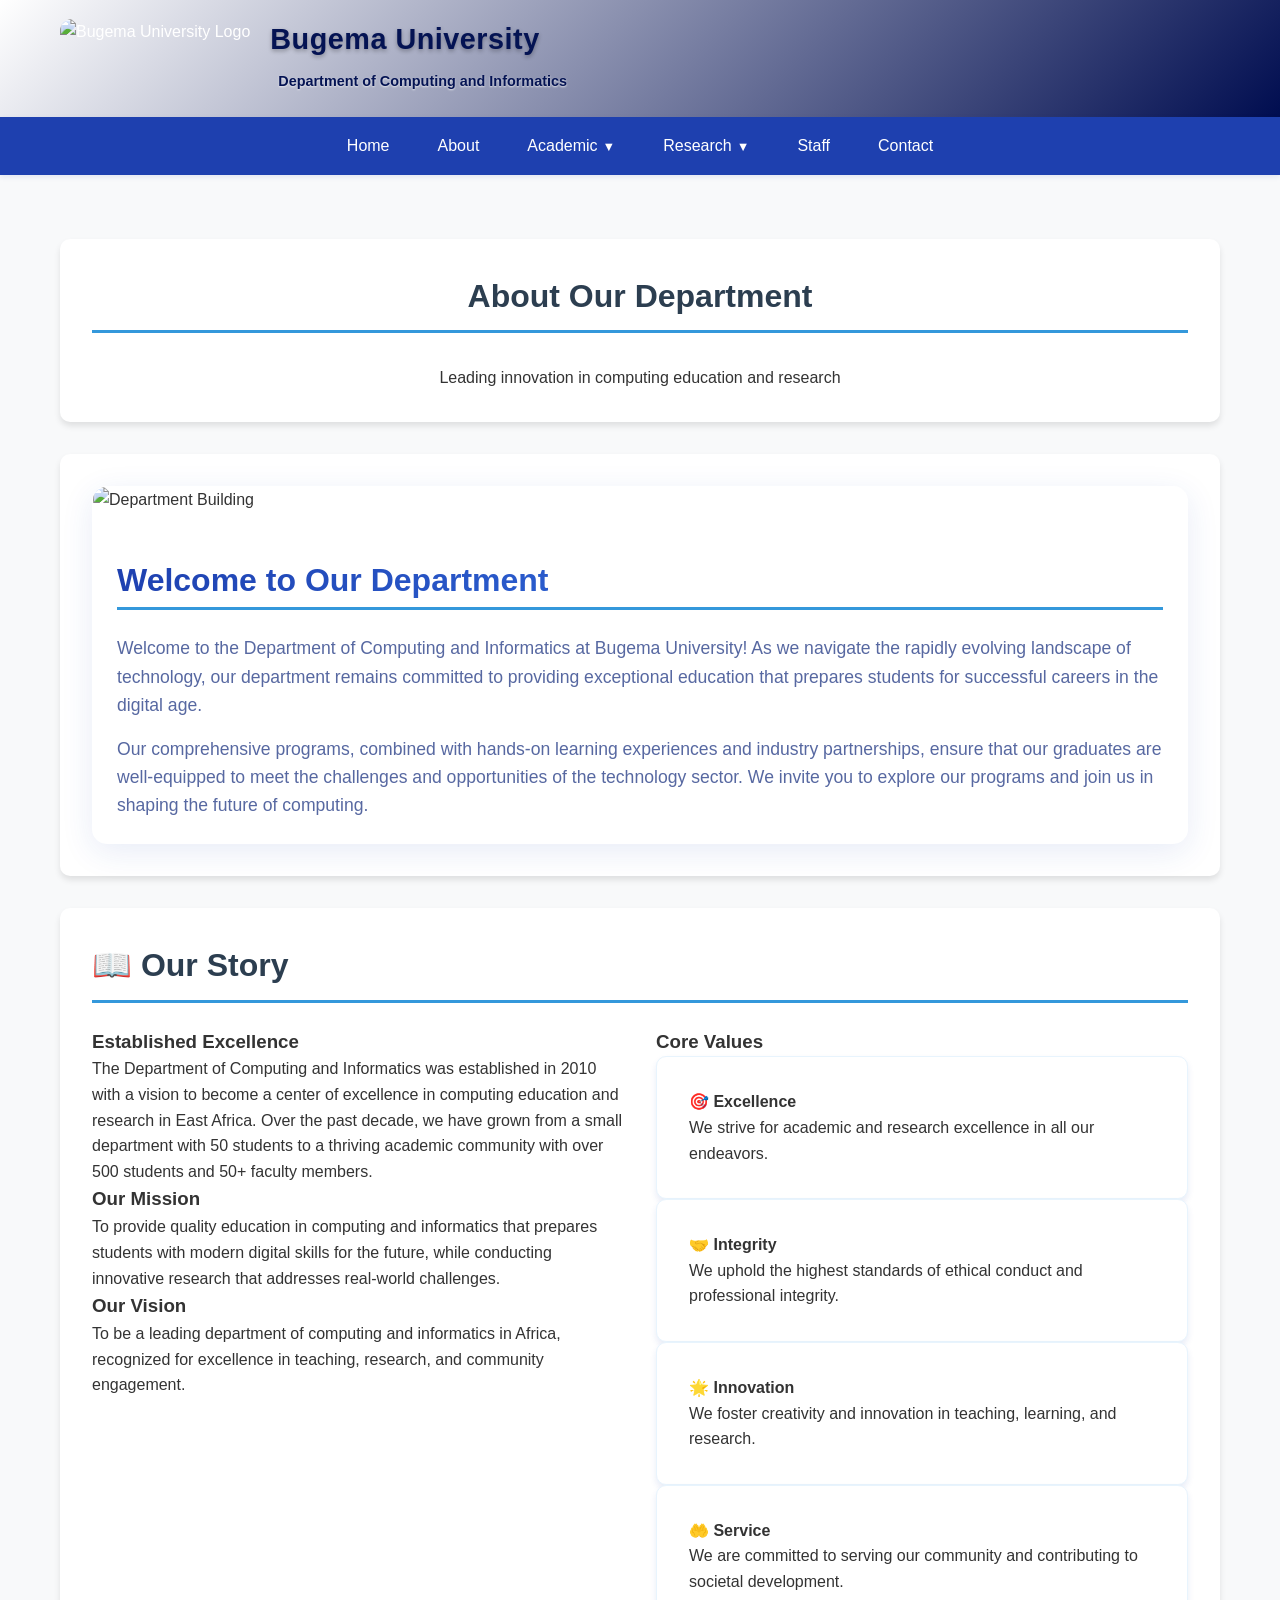
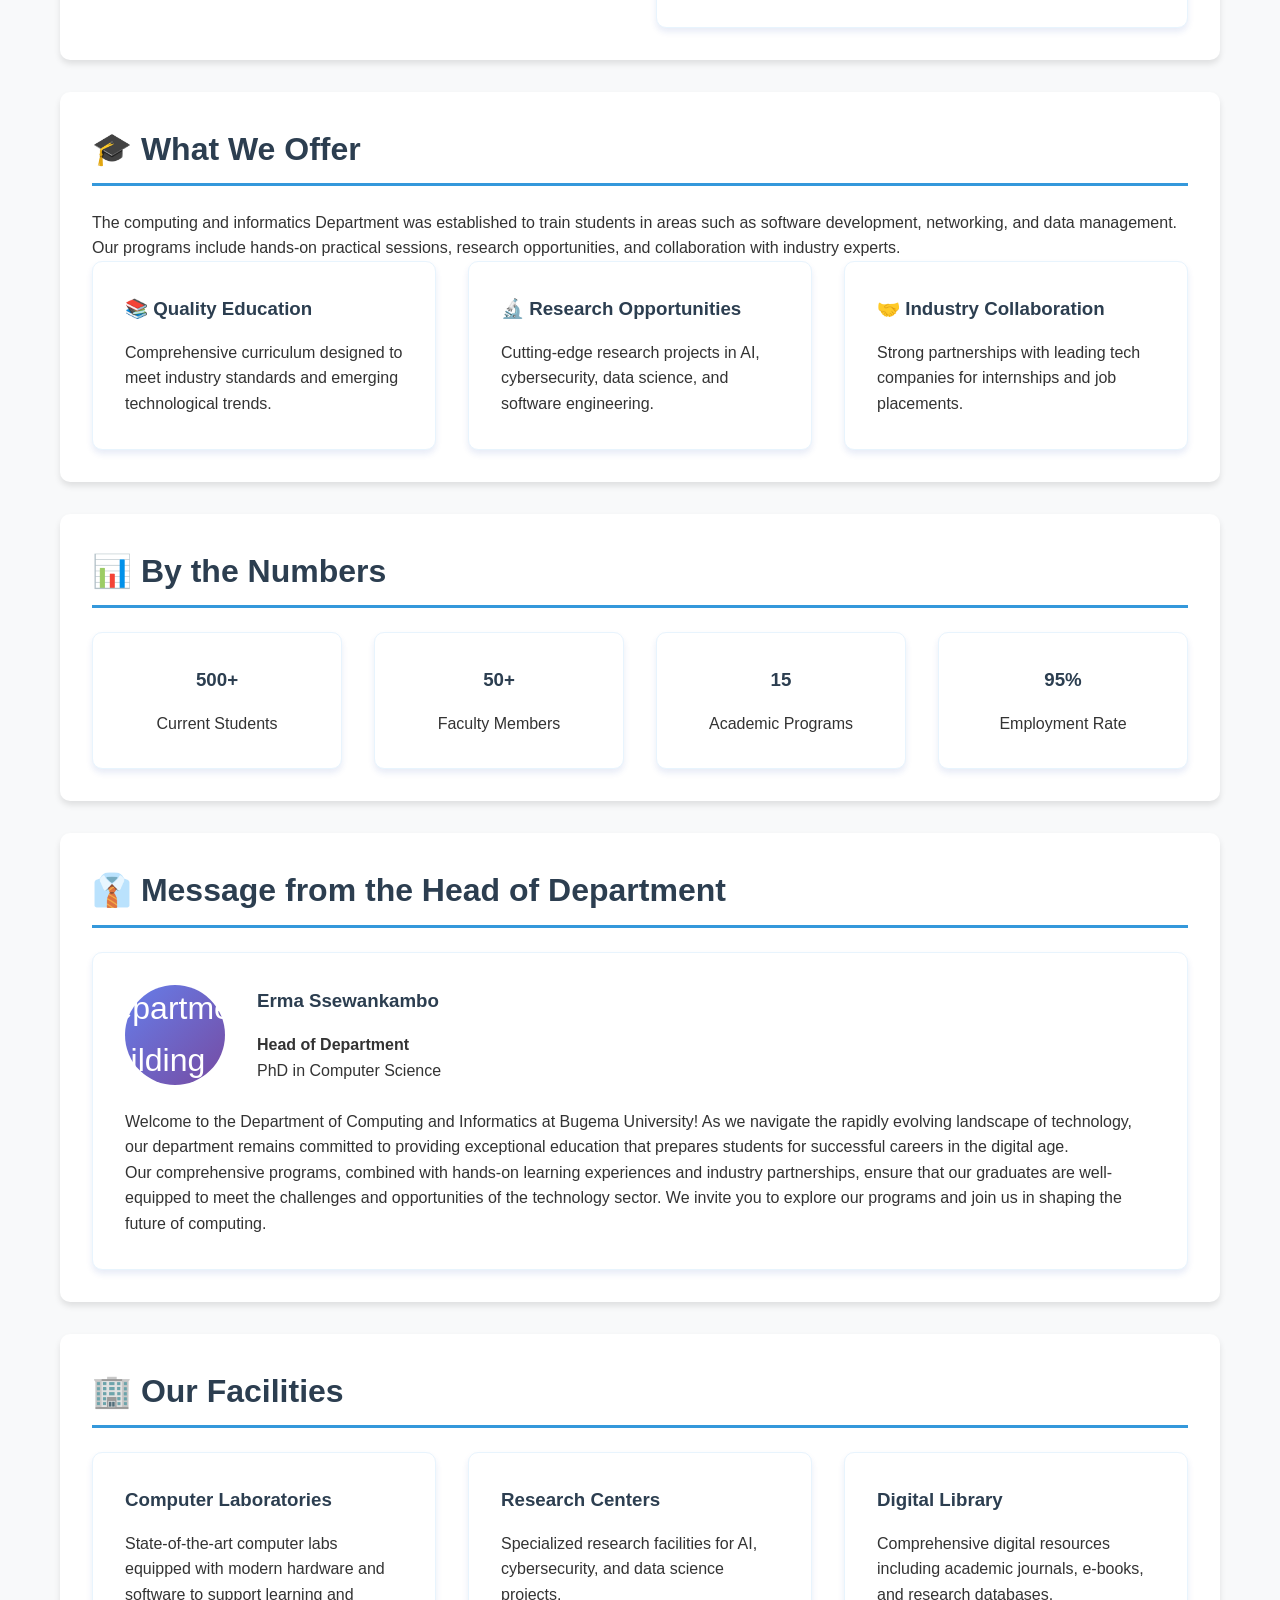
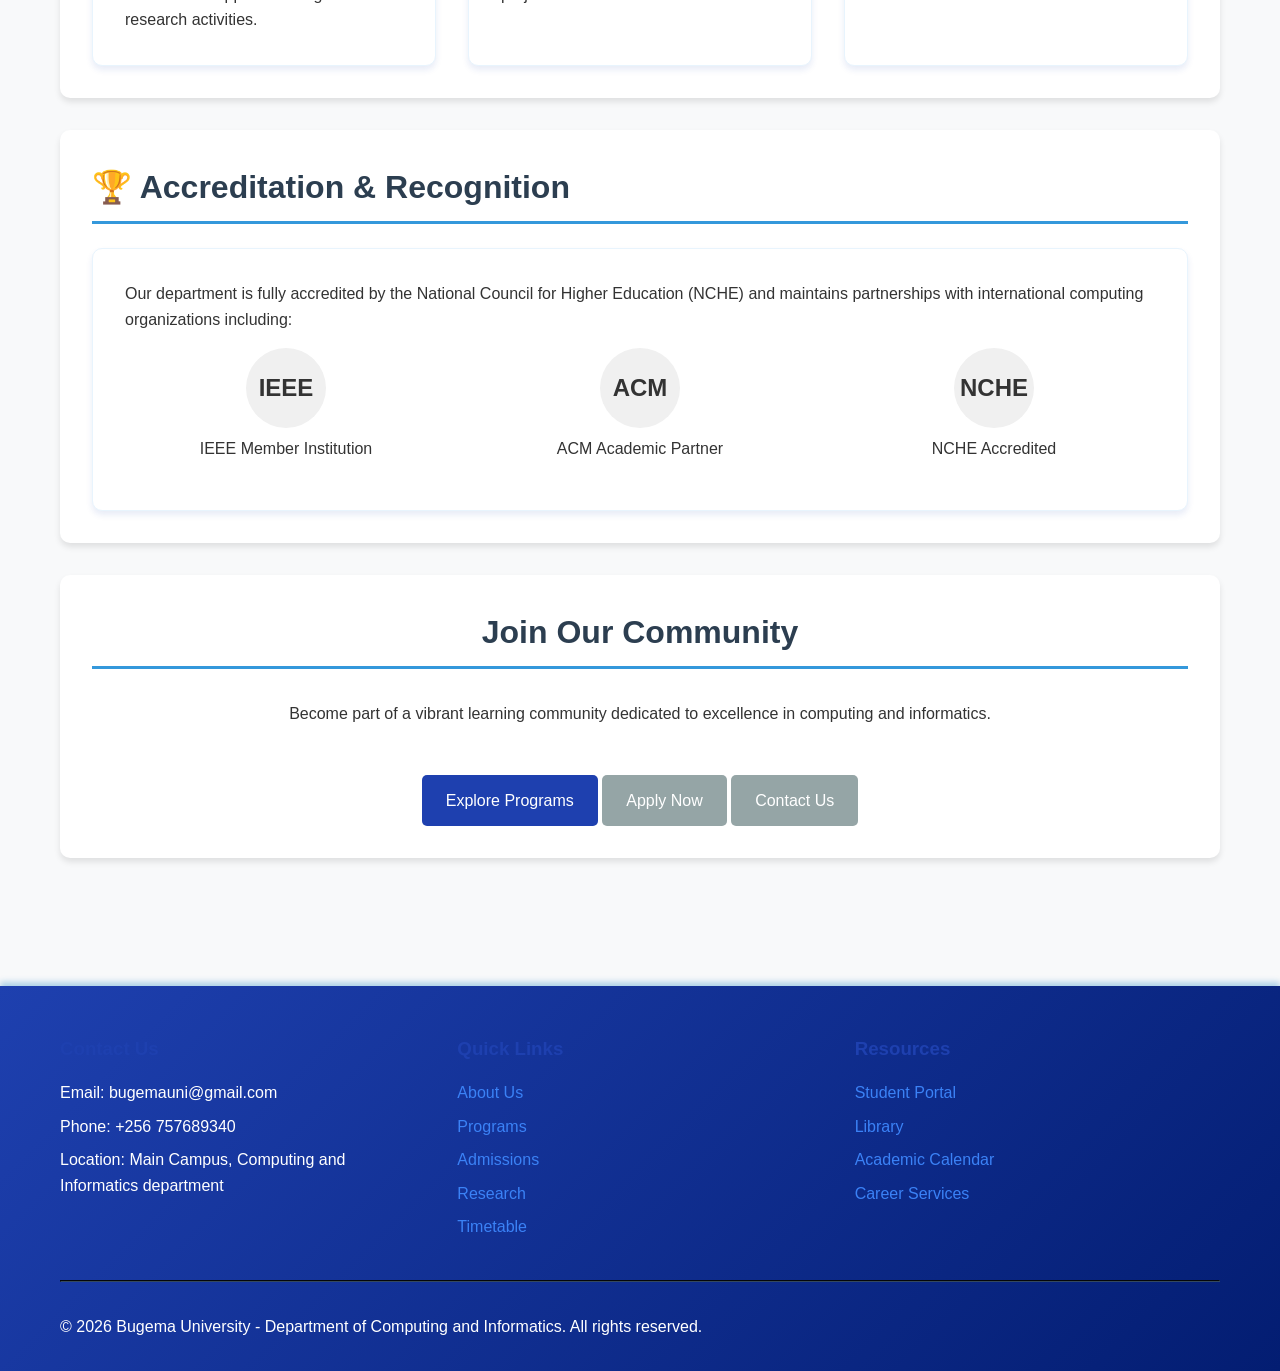
==== about.html @ 04a5b3c8 "Add files via upload" ====
<!DOCTYPE html>
<html lang="en">
<head>
    <meta charset="UTF-8">
    <meta name="viewport" content="width=device-width, initial-scale=1.0">
    <title>About Us - Bugema University Computing and Informatics</title>
    <link rel="stylesheet" href="styles.css">
</head>

<body>
    <header>
        <div class="container">
            <div class="header-content">
                <div class="logo-section">
                    <img src="IMG/bu.png" alt="Bugema University Logo">
                    <div>
                        <h1>Bugema University</h1>
                        <p>Department of Computing and Informatics</p>
                    </div>
                </div>
            </div>
        </div>
    </header>

    <nav>
        <div class="nav-container">
            <ul class="nav-list">
                <li><a href="index.html">Home</a></li>
                <li><a href="about.html">About</a></li>
                <li class="dropdown">
                    <a href="departments.html">Academic</a>
                    <div class="dropdown-content">
                        <a href="departments.html">Departments</a>
                        <a href="programs.html">Programs</a>
                        <a href="admissions.html">Admissions</a>
                    </div>
                </li>
                <li class="dropdown">
                    <a href="research.html">Research</a>
                    <div class="dropdown-content">
                        <a href="research.html">Research & Publications</a>
                        <a href="news.html">News & Events</a>
                    </div>
                </li>
                <li><a href="staff.html">Staff</a></li>
                <li><a href="contact.html">Contact</a></li>
            </ul>
        </div>
    </nav>

    <main>
        <div class="container">
            <!-- Page Header -->
            <section class="section fade-in">
                <div class="text-center">
                    <h2>About Our Department</h2>
                    <p class="mt-2">Leading innovation in computing education and research </p>
                </div>
            </section>

            <!-- Department Image -->
            <section class="section fade-in">
                <div class="card-glass hover-lift">
                    <img src="IMG/IMG-20260322-WA0003.jpg" alt="Department Building" style="width: 100%; height: 400px; object-fit: cover; border-radius: 15px; margin-bottom: 1.5rem;">
                    <div style="padding: 1.5rem;">
                        <h2 class="text-gradient">Welcome to Our Department</h2>
                        <p style="font-size: 1.1rem; line-height: 1.6; color: #031d72aa; margin-bottom: 1rem;">
                            Welcome to the Department of Computing and Informatics at Bugema University! As we navigate the rapidly evolving landscape of technology, our department remains committed to providing exceptional education that prepares students for successful careers in the digital age.
                        </p>
                        <p style="font-size: 1.1rem; line-height: 1.6; color: #031d72aa;">
                            Our comprehensive programs, combined with hands-on learning experiences and industry partnerships, ensure that our graduates are well-equipped to meet the challenges and opportunities of the technology sector. We invite you to explore our programs and join us in shaping the future of computing.
                        </p>
                    </div>
                </div>
            </section>

            <!-- Our Story -->
            <section class="section fade-in">
                <h2>📖 Our Story</h2>
                <div class="grid grid-2">
                    <div>
                        <h3>Established Excellence</h3>
                        <p>The Department of Computing and Informatics was established in 2010 with a vision to become a center of excellence in computing education and research in East Africa. Over the past decade, we have grown from a small department with 50 students to a thriving academic community with over 500 students and 50+ faculty members.</p>
                        
                        <h3>Our Mission</h3>
                        <p>To provide quality education in computing and informatics that prepares students with modern digital skills for the future, while conducting innovative research that addresses real-world challenges.</p>
                        
                        <h3>Our Vision</h3>
                        <p>To be a leading department of computing and informatics in Africa, recognized for excellence in teaching, research, and community engagement.</p>
                    </div>
                    <div>
                        <h3>Core Values</h3>
                        <div class="card">
                            <h4>🎯 Excellence</h4>
                            <p>We strive for academic and research excellence in all our endeavors.</p>
                        </div>
                        <div class="card">
                            <h4>🤝 Integrity</h4>
                            <p>We uphold the highest standards of ethical conduct and professional integrity.</p>
                        </div>
                        <div class="card">
                            <h4>🌟 Innovation</h4>
                            <p>We foster creativity and innovation in teaching, learning, and research.</p>
                        </div>
                        <div class="card">
                            <h4>🤲 Service</h4>
                            <p>We are committed to serving our community and contributing to societal development.</p>
                        </div>
                    </div>
                </div>
            </section>

            <!-- What We Offer -->
            <section class="section fade-in">
                <h2>🎓 What We Offer</h2>
                <p>The computing and informatics Department was established to train students in areas such as software development, networking, and data management. Our programs include hands-on practical sessions, research opportunities, and collaboration with industry experts.</p>
                
                <div class="grid grid-3">
                    <div class="card">
                        <h3>📚 Quality Education</h3>
                        <p>Comprehensive curriculum designed to meet industry standards and emerging technological trends.</p>
                    </div>
                    <div class="card">
                        <h3>🔬 Research Opportunities</h3>
                        <p>Cutting-edge research projects in AI, cybersecurity, data science, and software engineering.</p>
                    </div>
                    <div class="card">
                        <h3>🤝 Industry Collaboration</h3>
                        <p>Strong partnerships with leading tech companies for internships and job placements.</p>
                    </div>
                </div>
            </section>

            <!-- Department Statistics -->
            <section class="section fade-in">
                <h2>📊 By the Numbers</h2>
                <div class="grid grid-4">
                    <div class="card text-center">
                        <h3>500+</h3>
                        <p>Current Students</p>
                    </div>
                    <div class="card text-center">
                        <h3>50+</h3>
                        <p>Faculty Members</p>
                    </div>
                    <div class="card text-center">
                        <h3>15</h3>
                        <p>Academic Programs</p>
                    </div>
                    <div class="card text-center">
                        <h3>95%</h3>
                        <p>Employment Rate</p>
                    </div>
                </div>
            </section>

            <!-- Leadership Message -->
            <section class="section fade-in">
                <h2>👔 Message from the Head of Department</h2>
                <div class="card">
                    <div style="display: flex; align-items: center; gap: 2rem; margin-bottom: 1.5rem;">
                        <div style="width: 100px; height: 100px; background: linear-gradient(135deg, #667eea 0%, #764ba2 100%); border-radius: 50%; display: flex; align-items: center; justify-content: center; color: white; font-size: 2rem; flex-shrink: 0;">
                            <section >
                <img src="IMG/hod.png" alt="Department Building" style="width: 9500px; height: 150px; object-fit: cover; border-radius: 90px;">
            </section>
                        </div>
                        <div>
                            <h3>Erma Ssewankambo</h3>
                            <p><strong>Head of Department</strong></p>
                            <p>PhD in Computer Science</p>
                        </div>
                    </div>
                    <p>Welcome to the Department of Computing and Informatics at Bugema University! As we navigate the rapidly evolving landscape of technology, our department remains committed to providing exceptional education that prepares students for successful careers in the digital age.</p>
                    <p>Our comprehensive programs, combined with hands-on learning experiences and industry partnerships, ensure that our graduates are well-equipped to meet the challenges and opportunities of the technology sector. We invite you to explore our programs and join us in shaping the future of computing.</p>
                </div>
            </section>

            <!-- Facilities -->
            <section class="section fade-in">
                <h2>🏢 Our Facilities</h2>
                <div class="grid grid-3">
                    <div class="card">
                        <h3>Computer Laboratories</h3>
                        <p>State-of-the-art computer labs equipped with modern hardware and software to support learning and research activities.</p>
                    </div>
                    <div class="card">
                        <h3>Research Centers</h3>
                        <p>Specialized research facilities for AI, cybersecurity, and data science projects.</p>
                    </div>
                    <div class="card">
                        <h3>Digital Library</h3>
                        <p>Comprehensive digital resources including academic journals, e-books, and research databases.</p>
                    </div>
                </div>
            </section>

            <!-- Accreditation -->
            <section class="section fade-in">
                <h2>🏆 Accreditation & Recognition</h2>
                <div class="card">
                    <p>Our department is fully accredited by the National Council for Higher Education (NCHE) and maintains partnerships with international computing organizations including:</p>
                    <div class="grid grid-3">
                        <div style="text-align: center; padding: 1rem;">
                            <div style="width: 80px; height: 80px; background: #f0f0f0; border-radius: 50%; display: flex; align-items: center; justify-content: center; margin: 0 auto 0.5rem; font-size: 1.5rem; font-weight: bold;">IEEE</div>
                            <p>IEEE Member Institution</p>
                        </div>
                        <div style="text-align: center; padding: 1rem;">
                            <div style="width: 80px; height: 80px; background: #f0f0f0; border-radius: 50%; display: flex; align-items: center; justify-content: center; margin: 0 auto 0.5rem; font-size: 1.5rem; font-weight: bold;">ACM</div>
                            <p>ACM Academic Partner</p>
                        </div>
                        <div style="text-align: center; padding: 1rem;">
                            <div style="width: 80px; height: 80px; background: #f0f0f0; border-radius: 50%; display: flex; align-items: center; justify-content: center; margin: 0 auto 0.5rem; font-size: 1.5rem; font-weight: bold;">NCHE</div>
                            <p>NCHE Accredited</p>
                        </div>
                    </div>
                </div>
            </section>

            <!-- Call to Action -->
            <section class="section fade-in">
                <div class="text-center">
                    <h2>Join Our Community</h2>
                    <p class="mt-2">Become part of a vibrant learning community dedicated to excellence in computing and informatics.</p>
                    <div class="mt-3">
                        <a href="programs.html" class="btn">Explore Programs</a>
                        <a href="admissions.html" class="btn btn-secondary">Apply Now</a>
                        <a href="contact.html" class="btn btn-secondary">Contact Us</a>
                    </div>
                </div>
            </section>
        </div>
    </main>

    <footer>
        <div class="container">
            <div class="footer-content">
                <div class="footer-section">
                    <h3>Contact Us</h3>
                    <p>Email: bugemauni@gmail.com</p>
                    <p>Phone: +256 757689340</p>
                    <p>Location: Main Campus, Computing and Informatics department</p>
                </div>
                <div class="footer-section">
                    <h3>Quick Links</h3>
                    <p><a href="about.html">About Us</a></p>
                    <p><a href="programs.html">Programs</a></p>
                    <p><a href="admissions.html">Admissions</a></p>
                    <p><a href="research.html">Research</a></p>
                    <p><a href="timetable.html">Timetable</a></p>
                </div>
                <div class="footer-section">
                    <h3>Resources</h3>
                    <p><a href="#">Student Portal</a></p>
                    <p><a href="#">Library</a></p>
                    <p><a href="#">Academic Calendar</a></p>
                    <p><a href="#">Career Services</a></p>
                </div>
            </div>
            <hr style="border-color: #34495e; margin: 2rem 0;">
            <p>&copy; 2026 Bugema University - Department of Computing and Informatics. All rights reserved.</p>
        </div>
    </footer>

    <script>
        // Enhanced fade-in animation on scroll
        const observerOptions = {
            threshold: 0.1,
            rootMargin: '0px 0px -50px 0px'
        };

        const observer = new IntersectionObserver(function(entries) {
            entries.forEach(entry => {
                if (entry.isIntersecting) {
                    entry.target.style.opacity = '1';
                    entry.target.style.transform = 'translateY(0)';
                }
            });
        }, observerOptions);

        document.querySelectorAll('.fade-in').forEach(el => {
            el.style.opacity = '0';
            el.style.transform = 'translateY(20px)';
            el.style.transition = 'opacity 0.8s ease, transform 0.8s ease';
            observer.observe(el);
        });

        // Smooth scrolling for anchor links
        document.querySelectorAll('a[href^="#"]').forEach(anchor => {
            anchor.addEventListener('click', function (e) {
                e.preventDefault();
                const target = document.querySelector(this.getAttribute('href'));
                if (target) {
                    target.scrollIntoView({
                        behavior: 'smooth',
                        block: 'start'
                    });
                }
            });
        });

        // Mobile menu toggle
        function toggleMobileMenu() {
            const navList = document.querySelector('.nav-list');
            if (navList) {
                navList.classList.toggle('active');
            }
        }

        // Add mobile menu button if not exists
        if (!document.querySelector('.mobile-menu-toggle')) {
            const nav = document.querySelector('nav .nav-container');
            if (nav) {
                const menuButton = document.createElement('button');
                menuButton.className = 'mobile-menu-toggle';
                menuButton.innerHTML = '☰';
                menuButton.onclick = toggleMobileMenu;
                nav.appendChild(menuButton);
            }
        }

        // Dynamic year in footer
        function updateYear() {
            const yearElements = document.querySelectorAll('footer p');
            yearElements.forEach(el => {
                if (el.textContent.includes('2026')) {
                    el.textContent = el.textContent.replace('2026', new Date().getFullYear());
                }
            });
        }

       
        function showNotification(message, type = 'info') {
            const notification = document.createElement('div');
            notification.className = `notification ${type}`;
            notification.textContent = message;
            
            // Style the notification
            notification.style.cssText = `
                position: fixed;
                top: 20px;
                right: 20px;
                padding: 15px 20px;
                background: ${type === 'success' ? '#27ae60' : type === 'error' ? '#e74c3c' : '#3498db'};
                color: white;
                border-radius: 8px;
                box-shadow: 0 4px 12px rgba(0,0,0,0.2);
                z-index: 1000;
                animation: slideIn 0.3s ease;
            `;
            
            document.body.appendChild(notification);
            
            // Remove after 3 seconds
            setTimeout(() => {
                notification.style.animation = 'slideOut 0.3s ease';
                setTimeout(() => {
                    document.body.removeChild(notification);
                }, 300);
            }, 3000);
        }

        // Add CSS animations
        const style = document.createElement('style');
        style.textContent = `
            @keyframes slideIn {
                from { transform: translateX(100%); opacity: 0; }
                to { transform: translateX(0); opacity: 1; }
            }
            @keyframes slideOut {
                from { transform: translateX(0); opacity: 1; }
                to { transform: translateX(100%); opacity: 0; }
            }
            .mobile-menu-toggle {
                display: none;
                background: none;
                border: none;
                font-size: 1.5rem;
                color: white;
                cursor: pointer;
                padding: 0.5rem;
            }
            .nav-list.active {
                display: flex !important;
                flex-direction: column;
                position: absolute;
                top: 100%;
                left: 0;
                right: 0;
                background: linear-gradient(135deg, #001f3f 0%, #003366 50%, #004080 100%);
                box-shadow: 0 4px 12px rgba(0,0,0,0.2);
            }
            @media (max-width: 768px) {
                .mobile-menu-toggle {
                    display: block;
                }
                .nav-list {
                    display: none;
                }
                .nav-list.active {
                    display: flex !important;
                }
            }
        `;
        document.head.appendChild(style);

        // Initialize on page load
        document.addEventListener('DOMContentLoaded', function() {
            updateYear();
        });

        // Page visibility change handling
        document.addEventListener('visibilitychange', function() {
            if (!document.hidden) {
                // Page is visible again, refresh animations
                document.querySelectorAll('.fade-in').forEach(el => {
                    el.style.opacity = '0';
                    el.style.transform = 'translateY(20px)';
                    setTimeout(() => {
                        el.style.opacity = '1';
                        el.style.transform = 'translateY(0)';
                    }, 100);
                });
            }
        });

        // Print functionality
        function printPage() {
            window.print();
        }

        // Share functionality
        function sharePage() {
            if (navigator.share) {
                navigator.share({
                    title: document.title,
                    url: window.location.href
                });
            } else {
                // Fallback - copy to clipboard
                navigator.clipboard.writeText(window.location.href);
                showNotification('Link copied to clipboard!', 'success');
            }
        }

        // Back to top button
        function createBackToTopButton() {
            const button = document.createElement('button');
            button.innerHTML = '↑';
            button.className = 'back-to-top';
            button.onclick = () => window.scrollTo({ top: 0, behavior: 'smooth' });
            
            button.style.cssText = `
                position: fixed;
                bottom: 20px;
                right: 20px;
                width: 50px;
                height: 50px;
                background: linear-gradient(135deg, #0066cc 0%, #004080 100%);
                color: white;
                border: none;
                border-radius: 50%;
                font-size: 1.5rem;
                cursor: pointer;
                box-shadow: 0 4px 12px rgba(0,0,0,0.2);
                z-index: 999;
                opacity: 0;
                transform: translateY(20px);
                transition: all 0.3s ease;
            `;
            
            document.body.appendChild(button);
            
            // Show/hide based on scroll position
            window.addEventListener('scroll', () => {
                if (window.scrollY > 300) {
                    button.style.opacity = '1';
                    button.style.transform = 'translateY(0)';
                } else {
                    button.style.opacity = '0';
                    button.style.transform = 'translateY(20px)';
                }
            });
        }

        // Initialize back to top button
        createBackToTopButton();
    </script>
</body>
</html>
---- styles.css ----
/* Modern CSS Framework for Bugema University Department Website */

* {
    margin: 0;
    padding: 0;
    box-sizing: border-box;
}

body {
    font-family: 'Segoe UI', Tahoma, Geneva, Verdana, sans-serif;
    line-height: 1.6;
    color: #333;
    background-color: #f8f9fa;
}

.container {
    max-width: 1200px;
    margin: 0 auto;
    padding: 0 20px;
}

/* Header Styles */
header {
    background: linear-gradient(135deg, hwb(0 100% 0%) 0%, #000d50 100%);
    color: white;
    padding: 1rem 0;
    box-shadow: 0 4px 20px rgba(86, 109, 183, 0.3);
    position: sticky;
    top: 0;
    z-index: 100;
}

.header-content {
    display: flex;
    align-items: center;
    justify-content: space-between;
    flex-wrap: wrap;
}

.logo-section {
    display: flex;
    align-items: center;
    gap: 15px;
}

.logo-section img {
    height: 80px;
    width: auto;
    border-radius: 12px;
    box-shadow: 0 4px 12px rgba(255, 255, 255, 0.911)4;
    transition: transform 0.3s ease, box-shadow 0.3s ease;
}

.logo-section img:hover {
    transform: scale(1.05);
    box-shadow: 0 6px 16px rgba(245, 245, 245, 0.988);
}

.logo-section {
    display: flex;
    align-items: center;
    gap: 20px;
}

.logo-section h1 {
    font-size: 1.8rem;
    font-weight: 900;
    color:  #041353;
    text-shadow: 0 2px 4px rgba(0, 0, 0, 0.3);
    letter-spacing: 0.5px;
    margin: 0;
    padding: 0;
}

.logo-section p {
    font-size: 0.9rem;
    color: #041353;
    font-weight: 800;
    margin: 0;
    padding: 0.5rem;
    text-shadow: 0 1px 2px rgba(238, 238, 241, 0.953);
}

/* Navigation Styles */
nav {
    background: #1e40af;
    padding: 0;
    position: sticky;
    top: 0;
    z-index: 1000;
    box-shadow: 0 2px 5px rgba(30, 64, 175, 0.1);
}

.nav-container {
    max-width: 1200px;
    margin: 0 auto;
}

.nav-list {
    list-style: none;
    display: flex;
    justify-content: center;
    flex-wrap: wrap;
}

.nav-list li {
    position: relative;
}

.nav-list a {
    display: block;
    color: rgb(255, 255, 255);
    text-decoration: none;
    padding: 1rem 1.5rem;
    transition: all 0.3s ease;
    font-weight: 500;
}

.nav-list a:hover {
    background: #34495e;
    color: #3498db;
}

/* Dropdown Menu */
.dropdown {
    position: relative;
}

.dropdown > a::after {
    content: '▼';
    margin-left: 5px;
    font-size: 0.8rem;
    transition: transform 0.3s ease;
}

.dropdown:hover > a::after {
    transform: rotate(180deg);
}

.dropdown-content {
    display: none;
    position: absolute;
    background: white;
    min-width: 200px;
    box-shadow: 0 8px 16px rgba(30, 64, 175, 0.2);
    z-index: 1;
    border: 1px solid #1e40af;
    border-radius: 8px;
}

.dropdown:hover .dropdown-content {
    display: block;
}

.dropdown-content a {
    color: #1e40af;
    text-decoration: none;
    padding: 0.8rem 1rem;
    transition: background-color 0.3s ease;
}

.dropdown-content a:hover {
    background-color: #1e40af;
    color: white;
}

.dropdown-content a:last-child {
    border-bottom: none;
}

/* Main Content */
main {
    min-height: calc(100vh - 200px);
    padding: 2rem 0;
}

.section {
    background: white;
    margin: 2rem 0;
    padding: 2rem;
    border-radius: 10px;
    box-shadow: 0 4px 6px rgba(0,0,0,0.1);
}

.section h2 {
    color: #2c3e50;
    margin-bottom: 1.5rem;
    font-size: 2rem;
    border-bottom: 3px solid #3498db;
    padding-bottom: 0.5rem;
}

/* Grid Layouts */
.grid {
    display: grid;
    gap: 2rem;
}

.grid-2 {
    grid-template-columns: repeat(auto-fit, minmax(300px, 1fr));
}

.grid-3 {
    grid-template-columns: repeat(auto-fit, minmax(250px, 1fr));
}

.grid-4 {
    grid-template-columns: repeat(auto-fit, minmax(200px, 1fr));
}

/* Cards */
.card {
    background: white;
    border: 1px solid #e8f4fd;
    border-radius: 10px;
    padding: 2rem;
    box-shadow: 0 4px 6px rgba(30, 64, 175, 0.1);
    transition: transform 0.3s ease, box-shadow 0.3s ease;
}

.card:hover {
    transform: translateY(-5px);
    box-shadow: 0 8px 12px rgba(30, 64, 175, 0.15);
}

.card h3 {
    color: #2c3e50;
    margin-bottom: 1rem;
}

.card img {
    width: 100%;
    height: 200px;
    object-fit: cover;
    border-radius: 8px;
    margin-bottom: 1rem;
}

/* Buttons */
.btn {
    display: inline-block;
    background: #1e40af;
    color: white;
    padding: 0.8rem 1.5rem;
    border: none;
    border-radius: 5px;
    text-decoration: none;
    font-weight: 500;
    transition: all 0.3s ease;
    cursor: pointer;
}

.btn:hover {
    background: #3b82f6;
    transform: translateY(-2px);
    box-shadow: 0 4px 8px rgba(30, 64, 175, 0.3);
}

.btn-secondary {
    background: #95a5a6;
}

.btn-secondary:hover {
    background: #7f8c8d;
}

/* Forms */
.form-group {
    margin-bottom: 1.5rem;
}

.form-group label {
    display: block;
    margin-bottom: 0.5rem;
    font-weight: 600;
    color: #2c3e50;
}

.form-group input,
.form-group textarea,
.form-group select {
    width: 100%;
    padding: 0.8rem;
    border: 2px solid #ddd;
    border-radius: 5px;
    font-size: 1rem;
    transition: border-color 0.3s ease;
}

.form-group input:focus,
.form-group textarea:focus,
.form-group select:focus {
    outline: none;
    border-color: #3498db;
}

/* Footer Styles */
footer {
    background: linear-gradient(135deg, #1e40af 0%, #031d72 100%);
    color: white;
    padding: 3rem 0 2rem;
    margin-top: 4rem;
    box-shadow: 0 -4px 6px rgba(2, 119, 189, 0.3);
}

.footer-content {
    display: grid;
    grid-template-columns: repeat(auto-fit, minmax(250px, 1fr));
    gap: 2rem;
    margin-bottom: 2rem;
}

.footer-section h3 {
    margin-bottom: 1rem;
    color: #1e40af;
}

.footer-section p {
    margin-bottom: 0.5rem;
    line-height: 1.6;
}

.footer-section a {
    color: #3b82f6;
    text-decoration: none;
    transition: color 0.3s ease;
}

.footer-section a:hover {
    color: #1e40af;
    text-decoration: underline;
}

/* Responsive Design */
@media (max-width: 768px) {
    .header-content {
        flex-direction: column;
        text-align: center;
        gap: 1rem;
    }
    
    .nav-list {
        flex-direction: column;
        align-items: center;
    }
    
    .nav-list a {
        padding: 0.8rem 1rem;
    }
    
    .dropdown-content {
        position: static;
        display: none;
        width: 100%;
        box-shadow: none;
    }
    
    .dropdown:hover .dropdown-content {
        display: none;
    }
    
    .section {
        padding: 1rem;
        margin: 1rem 0;
    }
    
    .grid {
        gap: 1rem;
    }
}

@media (max-width: 480px) {
    .container {
        padding: 0 10px;
    }
    
    .logo-section h1 {
        font-size: 1.4rem;
    }
    
    .section h2 {
        font-size: 1.5rem;
    }
    
    .card {
        padding: 1rem;
    }
}

/* Utility Classes */
.text-center {
    text-align: center;
}

.text-left {
    text-align: left;
}

.text-right {
    text-align: right;
}

.mt-1 { margin-top: 1rem; }
.mt-2 { margin-top: 2rem; }
.mt-3 { margin-top: 3rem; }

.mb-1 { margin-bottom: 1rem; }
.mb-2 { margin-bottom: 2rem; }
.mb-3 { margin-bottom: 3rem; }

.p-1 { padding: 1rem; }
.p-2 { padding: 2rem; }
.p-3 { padding: 3rem; }

/* Animations */
@keyframes fadeIn {
    from {
        opacity: 0;
        transform: translateY(20px);
    }
    to {
        opacity: 1;
        transform: translateY(0);
    }
}

.fade-in {
    animation: fadeIn 0.8s ease-out;
}

/* Accessibility */
.sr-only {
    position: absolute;
    width: 1px;
    height: 1px;
    padding: 0;
    margin: -1px;
    overflow: hidden;
    clip: rect(0,0,0,0);
    white-space: nowrap;
    border: 0;
}

/* Course Outline Styles */
.course-outline {
    background: #f8f9fa;
    padding: 1.5rem;
    border-radius: 8px;
    margin: 1rem 0;
}

.course-outline h5 {
    color: #2c3e50;
    border-bottom: 2px solid #3498db;
    padding-bottom: 0.5rem;
    margin-bottom: 1rem;
}

.course-outline ul {
    list-style: none;
    padding-left: 0;
}

.course-outline li {
    background: white;
    margin: 0.5rem 0;
    padding: 0.8rem;
    border-left: 4px solid #3498db;
    border-radius: 0 4px 4px 0;
    transition: transform 0.2s ease;
}

.course-outline li:hover {
    transform: translateX(5px);
}

/* Faculty Profile Styles */
.faculty-profile {
    background: white;
    border-radius: 10px;
    padding: 2rem;
    box-shadow: 0 4px 6px rgba(0,0,0,0.1);
    margin-bottom: 2rem;
}

.faculty-header {
    display: flex;
    align-items: center;
    gap: 2rem;
    margin-bottom: 1.5rem;
    flex-wrap: wrap;
}

.faculty-avatar {
    width: 120px;
    height: 120px;
    border-radius: 50%;
    background: linear-gradient(135deg, #667eea 0%, #764ba2 100%);
    display: flex;
    align-items: center;
    justify-content: center;
    color: white;
    font-size: 3rem;
    flex-shrink: 0;
}

.faculty-info h3 {
    color: #2c3e50;
    margin-bottom: 0.5rem;
}

.faculty-info p {
    margin: 0.25rem 0;
    color: #555;
}

.faculty-section {
    margin: 1.5rem 0;
}

.faculty-section h4 {
    color: #2c3e50;
    border-bottom: 2px solid #3498db;
    padding-bottom: 0.5rem;
    margin-bottom: 1rem;
}

.publications-list {
    list-style: none;
    padding-left: 0;
}

.publications-list li {
    background: #f8f9fa;
    margin: 0.5rem 0;
    padding: 1rem;
    border-radius: 5px;
    border-left: 4px solid #3498db;
}

.publications-list .year {
    font-weight: bold;
    color: #2c3e50;
}

.research-interests {
    display: flex;
    flex-wrap: wrap;
    gap: 0.5rem;
}

.research-tag {
    background: #3498db;
    color: white;
    padding: 0.3rem 0.8rem;
    border-radius: 15px;
    font-size: 0.9rem;
}

/* Accessibility Enhancements */
.sr-only {
    position: absolute;
    width: 1px;
    height: 1px;
    padding: 0;
    margin: -1px;
    overflow: hidden;
    clip: rect(0,0,0,0);
    white-space: nowrap;
    border: 0;
}

/* Focus indicators */
*:focus {
    outline: 3px solid #3498db;
    outline-offset: 2px;
}

/* High contrast mode support */
@media (prefers-contrast: high) {
    .card {
        border: 2px solid #000;
    }
    
    .btn {
        border: 2px solid #000;
    }
}

/* Reduced motion support */
@media (prefers-reduced-motion: reduce) {
    * {
        animation-duration: 0.01ms !important;
        animation-iteration-count: 1 !important;
        transition-duration: 0.01ms !important;
    }
}

/* Timetable Styles */
.timetable {
    width: 100%;
    border-collapse: separate;
    border-spacing: 0;
    margin: 2rem 0;
    background: white;
    border-radius: 15px;
    overflow: hidden;
    box-shadow: 0 10px 30px rgba(30, 64, 175, 0.1);
    border: 2px solid #1e40af;
}

.timetable th {
    background: linear-gradient(135deg, #1e40af 0%, #3b82f6 100%);
    color: white;
    padding: 1.5rem 1rem;
    font-weight: 700;
    text-align: left;
    font-size: 1.2rem;
    letter-spacing: 0.5px;
    border: 1px solid #1e40af;
}

.timetable td {
    padding: 1.2rem 1rem;
    border-bottom: 2px solid #1e40af;
    border-right: 2px solid #1e40af;
    vertical-align: middle;
    font-size: 1rem;
    font-weight: 600;
    transition: background-color 0.3s ease;
    position: relative;
}

.timetable tr:hover td {
    background-color: #f8fbff;
}

.timetable tr:last-child td {
    border-bottom: 2px solid #1e40af;
}

.timetable td:first-child {
    background: linear-gradient(135deg, #8b4513 0%, #a0522d 100%);
    color: white;
    font-weight: 700;
    border-right: 3px solid #1e40af;
    border-bottom: 2px solid #1e40af;
}

.timetable td:first-child strong {
    color: white;
    font-size: 1.2rem;
    font-weight: 700;
}

.timetable td:first-child small {
    color: rgba(255, 255, 255, 0.9);
    font-size: 1rem;
    font-weight: 600;
}

.timetable td:not(:first-child) {
    background: linear-gradient(135deg, #f8fbff 0%, #ffffff 100%);
    border-bottom: 2px solid #1e40af;
    border-right: 2px solid #1e40af;
}

.timetable td:not(:first-child):hover {
    background: linear-gradient(135deg, #e3f2fd 0%, #bbdefb 100%);
}

.timetable td small {
    color: #031d72;
    font-size: 0.95rem;
    font-weight: 600;
    display: block;
    margin-top: 0.3rem;
}

.timetable td.weekend-cell {
    background: linear-gradient(135deg, #87ceeb 0%, #4682b4 100%) !important;
    color: white;
    font-weight: 700;
    text-align: center;
    border-right: 2px solid #1e40af;
    border-bottom: 2px solid #1e40af;
}

.timetable td.weekend-cell:hover {
    background: linear-gradient(135deg, #5f9ea0 0%, #4682b4 100%) !important;
}

.timetable td.course-cell:empty {
    background: linear-gradient(135deg, #f0f8ff 0%, #e6f3ff 100%) !important;
    color: #666;
    font-style: italic;
    text-align: center;
    border-right: 2px solid #1e40af;
    border-bottom: 2px solid #1e40af;
}

.timetable td.course-cell:empty:hover {
    background: linear-gradient(135deg, #d4e6f1 0%, #aed6f1 100%) !important;
}

.timetable-container {
    overflow-x: auto;
    margin: 1rem 0;
}

.timetable .time-slot {
    background: #f8f9fa;
    font-weight: 600;
    text-align: center;
    color: #2c3e50;
    border-right: 2px solid #3498db;
}

.course-cell {
    background: #e8f4fd;
    transition: background-color 0.3s ease;
}

.course-cell:hover {
    background: #d1e9fc;
}

.lab-time {
    background: #fff3cd;
}

.lab-time:hover {
    background: #ffeaa7;
}

.weekend-cell {
    background: #f1f3f4;
}

.weekend-cell:hover {
    background: #e8eaed;
}

.course-info {
    font-size: 0.85rem;
    line-height: 1.3;
}

.course-info strong {
    color: #2c3e50;
    display: block;
    margin-bottom: 0.2rem;
}

.course-info small {
    color: #666;
    display: block;
    margin-top: 0.2rem;
}

/* Exam Timetable Styles */
.exam-timetable {
    width: 100%;
    border-collapse: separate;
    border-spacing: 0;
    margin: 2rem 0;
    background: white;
    border-radius: 15px;
    overflow: hidden;
    box-shadow: 0 10px 30px rgba(30, 64, 175, 0.1);
}

.exam-timetable th {
    background: linear-gradient(135deg, #1e40af 0%, #3b82f6 100%);
    color: white;
    padding: 1.5rem 1rem;
    font-weight: 600;
    text-align: left;
    font-size: 1.1rem;
    letter-spacing: 0.5px;
}

.exam-timetable td {
    padding: 1.2rem 1rem;
    border-bottom: 1px solid #e8f4fd;
    vertical-align: middle;
    font-size: 1rem;
    transition: background-color 0.3s ease;
}

.exam-timetable tr:hover td {
    background-color: #f8fbff;
}

.exam-timetable tr:last-child td {
    border-bottom: none;
}

.exam-timetable tr:hover {
    background: #e8f4fd;
}

/* Event Styles */
.event-item {
    display: flex;
    gap: 1rem;
    padding: 1rem;
    border-left: 4px solid #3498db;
    background: #f8f9fa;
    margin-bottom: 1rem;
    border-radius: 0 8px 8px 0;
}

.event-date {
    background: #3498db;
    color: white;
    padding: 0.5rem 1rem;
    border-radius: 8px;
    font-weight: 600;
    min-width: 100px;
    text-align: center;
    flex-shrink: 0;
}

.event-details h4 {
    color: #2c3e50;
    margin-bottom: 0.5rem;
}

.event-details p {
    margin: 0.25rem 0;
    color: #666;
}

/* Important Dates Styles */
.important-dates {
    display: flex;
    flex-direction: column;
    gap: 0.8rem;
}

.date-item {
    display: flex;
    align-items: center;
    gap: 1rem;
    padding: 0.8rem;
    background: #f8f9fa;
    border-radius: 8px;
    transition: background-color 0.3s ease;
}

.date-item:hover {
    background: #e8f4fd;
}

.date-badge {
    background: linear-gradient(135deg, #e74c3c 0%, #c0392b 100%);
    color: white;
    padding: 0.4rem 0.8rem;
    border-radius: 20px;
    font-weight: 600;
    min-width: 60px;
    text-align: center;
}

/* Responsive Timetable */
@media (max-width: 768px) {
    .timetable {
        font-size: 0.75rem;
    }
    
    .timetable th,
    .timetable td {
        padding: 0.5rem;
        min-width: 80px;
    }
    
    .course-info {
        font-size: 0.7rem;
    }
    
    .exam-timetable {
        font-size: 0.8rem;
    }
    
    .exam-timetable th,
    .exam-timetable td {
        padding: 0.5rem;
    }
    
    .event-item {
        flex-direction: column;
        gap: 0.5rem;
    }
    
    .event-date {
        align-self: flex-start;
    }
}

/* Faculty Achievements Styles */
.achievement-card {
    position: relative;
    border-left: 4px solid #f39c12;
    transition: transform 0.3s ease;
}

.achievement-card:hover {
    transform: translateY(-5px);
    box-shadow: 0 8px 15px rgba(0,0,0,0.2);
}

.achievement-header {
    display: flex;
    justify-content: space-between;
    align-items: center;
    margin-bottom: 1rem;
}

.achievement-badge {
    font-size: 2rem;
    width: 60px;
    height: 60px;
    background: linear-gradient(135deg, #f39c12, #e67e22);
    border-radius: 50%;
    display: flex;
    align-items: center;
    justify-content: center;
    color: white;
}

.achievement-date {
    background: #3498db;
    color: white;
    padding: 0.5rem 1rem;
    border-radius: 20px;
    font-size: 0.9rem;
    font-weight: 600;
}

.achievement-details {
    background: #f8f9fa;
    padding: 1rem;
    border-radius: 8px;
    margin-top: 1rem;
}

.achievement-details p {
    margin: 0.5rem 0;
}

.achievement-details strong {
    color: #2c3e50;
}

/* Conference & Seminar Styles */
.conference-item, .seminar-item {
    background: #f8f9fa;
    padding: 1.5rem;
    border-radius: 8px;
    margin-bottom: 1rem;
    border-left: 4px solid #3498db;
}

.conference-item h4, .seminar-item h4 {
    color: #2c3e50;
    margin-bottom: 0.5rem;
}

.status-confirmed {
    background: #27ae60;
    color: white;
    padding: 0.2rem 0.6rem;
    border-radius: 12px;
    font-size: 0.8rem;
    font-weight: 600;
}

/* Breakthrough Styles */
.breakthrough-card {
    text-align: center;
    position: relative;
    overflow: hidden;
}

.breakthrough-icon {
    font-size: 3rem;
    margin-bottom: 1rem;
    animation: float 3s ease-in-out infinite;
}

@keyframes float {
    0%, 100% { transform: translateY(0px); }
    50% { transform: translateY(-10px); }
}

.breakthrough-details {
    background: linear-gradient(135deg, #667eea 0%, #764ba2 100%);
    color: white;
    padding: 1.5rem;
    border-radius: 8px;
    margin-top: 1rem;
}

.breakthrough-details p {
    margin: 0.5rem 0;
}

.breakthrough-details strong {
    color: rgba(255,255,255,0.9);
}

/* Recognition Card Styles */
.recognition-card {
    text-align: center;
    position: relative;
}

.recognition-badge {
    font-size: 2.5rem;
    margin-bottom: 1rem;
}

.recognition-stats {
    display: flex;
    justify-content: space-around;
    margin-top: 1.5rem;
    padding-top: 1.5rem;
    border-top: 1px solid #e9ecef;
}

.stat-item {
    display: flex;
    flex-direction: column;
    align-items: center;
}

.stat-number {
    font-size: 1.8rem;
    font-weight: bold;
    color: #3498db;
    margin-bottom: 0.25rem;
}

.stat-label {
    font-size: 0.9rem;
    color: #666;
    text-align: center;
}

/* Timeline Styles */
.timeline {
    position: relative;
    padding-left: 2rem;
}

.timeline::before {
    content: '';
    position: absolute;
    left: 0;
    top: 0;
    bottom: 0;
    width: 2px;
    background: #3498db;
}

.timeline-item {
    position: relative;
    margin-bottom: 2rem;
    padding-left: 2rem;
}

.timeline-item::before {
    content: '';
    position: absolute;
    left: -2.5rem;
    top: 0;
    width: 12px;
    height: 12px;
    background: #3498db;
    border-radius: 50%;
    border: 3px solid white;
    box-shadow: 0 0 0 3px #3498db;
}

.timeline-date {
    font-weight: bold;
    color: #3498db;
    margin-bottom: 0.5rem;
}

.timeline-content {
    background: #f8f9fa;
    padding: 1rem;
    border-radius: 8px;
    border-left: 4px solid #3498db;
}

/* Button Small Style */
.btn-small {
    padding: 0.3rem 0.8rem;
    font-size: 0.85rem;
}

/* Performance Optimizations */
img {
    max-width: 100%;
    height: auto;
}

/* Preload critical fonts */
@font-face {
    font-family: 'CustomFont';
    src: url('path/to/font.woff2') format('woff2');
    font-display: swap;
}

/* Course Registration Styles */
.form-section {
    background: #f8f9fa;
    padding: 2rem;
    border-radius: 10px;
    margin: 2rem 0;
    border: 1px solid #e9ecef;
}

.course-selection-grid {
    display: grid;
    grid-template-columns: repeat(auto-fit, minmax(300px, 1fr));
    gap: 1rem;
    margin: 1rem 0;
}

.course-item {
    background: white;
    padding: 1rem;
    border-radius: 8px;
    border: 2px solid #e9ecef;
    transition: all 0.3s ease;
}

.course-item:hover {
    border-color: #3498db;
    box-shadow: 0 4px 6px rgba(52, 152, 219, 0.1);
}

.course-item label {
    display: flex;
    align-items: flex-start;
    gap: 1rem;
    cursor: pointer;
    width: 100%;
}

.course-checkbox {
    margin-top: 0.5rem;
    flex-shrink: 0;
}

.course-info {
    flex: 1;
    line-height: 1.4;
}

.course-info strong {
    color: #2c3e50;
    display: block;
    margin-bottom: 0.25rem;
}

.course-info em {
    color: #666;
    font-size: 0.9rem;
    display: block;
    margin-bottom: 0.25rem;
}

.registration-summary {
    background: linear-gradient(135deg, #667eea 0%, #764ba2 100%);
    color: white;
    padding: 2rem;
    border-radius: 10px;
    display: grid;
    grid-template-columns: repeat(auto-fit, minmax(200px, 1fr));
    gap: 1rem;
}

.summary-item {
    display: flex;
    justify-content: space-between;
    align-items: center;
    padding: 0.5rem 0;
    border-bottom: 1px solid rgba(255,255,255,0.2);
}

.summary-item:last-child {
    border-bottom: none;
}

.summary-item label {
    font-weight: 600;
}

.summary-item span {
    font-size: 1.2rem;
    font-weight: bold;
}

/* Student Portal Styles */
.portal-login {
    max-width: 500px;
    margin: 2rem auto;
}

.quick-access {
    display: grid;
    grid-template-columns: repeat(auto-fit, minmax(200px, 1fr));
    gap: 1rem;
    margin-top: 2rem;
}

.quick-access-item {
    background: linear-gradient(135deg, #031d72aa 0%, #1e40af 100%);
    color: white;
    padding: 1.5rem;
    border-radius: 10px;
    text-align: center;
    transition: transform 0.3s ease, box-shadow 0.3s ease;
    box-shadow: 0 4px 12px rgba(3, 29, 122, 0.3);
}

.quick-access-item:hover {
    transform: translateY(-5px);
    box-shadow: 0 8px 15px rgba(0,0,0,0.2);
}

.tool-card h3 {
    color: #2c3e50;
    margin-bottom: 1rem;
}

/* Advanced Animations */
@keyframes fadeInUp {
    from {
        opacity: 0;
        transform: translateY(30px);
    }
    to {
        opacity: 1;
        transform: translateY(0);
    }
}

@keyframes slideInLeft {
    from {
        opacity: 0;
        transform: translateX(-50px);
    }
    to {
        opacity: 1;
        transform: translateX(0);
    }
}

@keyframes pulse {
    0%, 100% {
        transform: scale(1);
    }
    50% {
        transform: scale(1.05);
    }
}

@keyframes shimmer {
    0% {
        background-position: -200% 0;
    }
    100% {
        background-position: 200% 0;
    }
}

/* Enhanced Button Styles */
.btn-gradient {
    background: linear-gradient(135deg, #1e40af 0%, #3b82f6 50%, #1e40af 100%);
    background-size: 200% 200%;
    animation: shimmer 3s ease-in-out infinite;
    position: relative;
    overflow: hidden;
}

.btn-gradient::before {
    content: '';
    position: absolute;
    top: 0;
    left: -100%;
    width: 100%;
    height: 100%;
    background: linear-gradient(90deg, transparent, rgba(255, 255, 255, 0.3), transparent);
    animation: shimmer 3s ease-in-out infinite;
}

/* Enhanced Card Styles */
.card-glass {
    background: rgba(255, 255, 255, 0.1);
    backdrop-filter: blur(10px);
    border: 1px solid rgba(255, 255, 255, 0.2);
    border-radius: 15px;
    box-shadow: 0 8px 32px rgba(30, 64, 175, 0.1);
    transition: all 0.3s ease;
}

.card-glass:hover {
    transform: translateY(-8px) scale(1.02);
    box-shadow: 0 16px 48px rgba(30, 64, 175, 0.2);
    background: rgba(255, 255, 255, 0.15);
}

/* Enhanced Text Effects */
.text-gradient {
    background: linear-gradient(135deg, #1e40af, #3b82f6);
    -webkit-background-clip: text;
    background-clip: text;
    -webkit-text-fill-color: transparent;
    font-weight: 700;
    font-size: 2.5rem;
    line-height: 1.2;
}

/* Enhanced Loading States */
.loading-skeleton {
    background: linear-gradient(90deg, #f0f0f0 25%, #e0e0e0 50%, #f0f0f0 75%, #e0e0e0);
    background-size: 200% 200%;
    animation: shimmer 1.5s ease-in-out infinite;
    border-radius: 8px;
}

/* Enhanced Hover Effects */
.hover-lift {
    transition: all 0.4s cubic-bezier(0.4, 0, 0.2, 1);
}

.hover-lift:hover {
    transform: translateY(-10px) scale(1.05);
    box-shadow: 0 20px 40px rgba(30, 64, 175, 0.3);
}

/* Enhanced Section Styles */
.section-enhanced {
    position: relative;
    overflow: hidden;
}

.section-enhanced::before {
    content: '';
    position: absolute;
    top: 0;
    left: -100%;
    width: 100%;
    height: 100%;
    background: linear-gradient(90deg, transparent, rgba(30, 64, 175, 0.05));
    animation: slideInLeft 1s ease-out;
}

/* Enhanced Form Styles */
.form-enhanced {
    background: rgba(255, 255, 255, 0.05);
    backdrop-filter: blur(10px);
    border: 1px solid rgba(30, 64, 175, 0.2);
    border-radius: 12px;
    padding: 2rem;
    box-shadow: 0 8px 32px rgba(0, 0, 0, 0.1);
}

.form-enhanced input:focus,
.form-enhanced textarea:focus,
.form-enhanced select:focus {
    outline: none;
    border-color: #3b82f6;
    box-shadow: 0 0 0 3px rgba(59, 130, 246, 0.2);
    background: rgba(255, 255, 255, 0.08);
}

/* Enhanced Navigation */
.nav-enhanced {
    background: linear-gradient(135deg, rgba(30, 64, 175, 0.95) 0%, rgba(30, 64, 175, 0.85) 100%);
    backdrop-filter: blur(10px);
    border-bottom: 1px solid rgba(255, 255, 255, 0.1);
}

/* Enhanced Footer */
.footer-enhanced {
    background: linear-gradient(135deg, rgba(11, 43, 202, 0.95 0%, rgba(11, 43, 202, 0.95), 0.9) 100%);
    border-top: 3px solid #1e40af;
    position: relative;
}


.footer-enhanced::before {
    content: '';
    position: absolute;
    top: 0;
    left: 0;
    right: 0;
    height: 3px;
    background: linear-gradient(90deg, #1e40af, #3b82f6, #1e40af);
    animation: shimmer 4s ease-in-out infinite;
}
input:invalid, select:invalid {
    border-color: #e74c3c;
}

input:valid, select:valid {
    border-color: #27ae60;
}

/* Loading States */
.loading {
    position: relative;
    pointer-events: none;
    opacity: 0.6;
}

.loading::after {
    content: '';
    position: absolute;
    top: 50%;
    left: 50%;
    width: 20px;
    height: 20px;
    margin: -10px 0 0 -10px;
    border: 2px solid #3498db;
    border-radius: 50%;
    border-top-color: transparent;
    animation: spin 1s linear infinite;
}

@keyframes spin {
    0% { transform: rotate(0deg); }
    100% { transform: rotate(360deg); }
}

/* Print Styles */
@media print {
    nav, footer {
        display: none;
    }
    
    .section {
        box-shadow: none;
        border: 1px solid #ddd;
    }
}
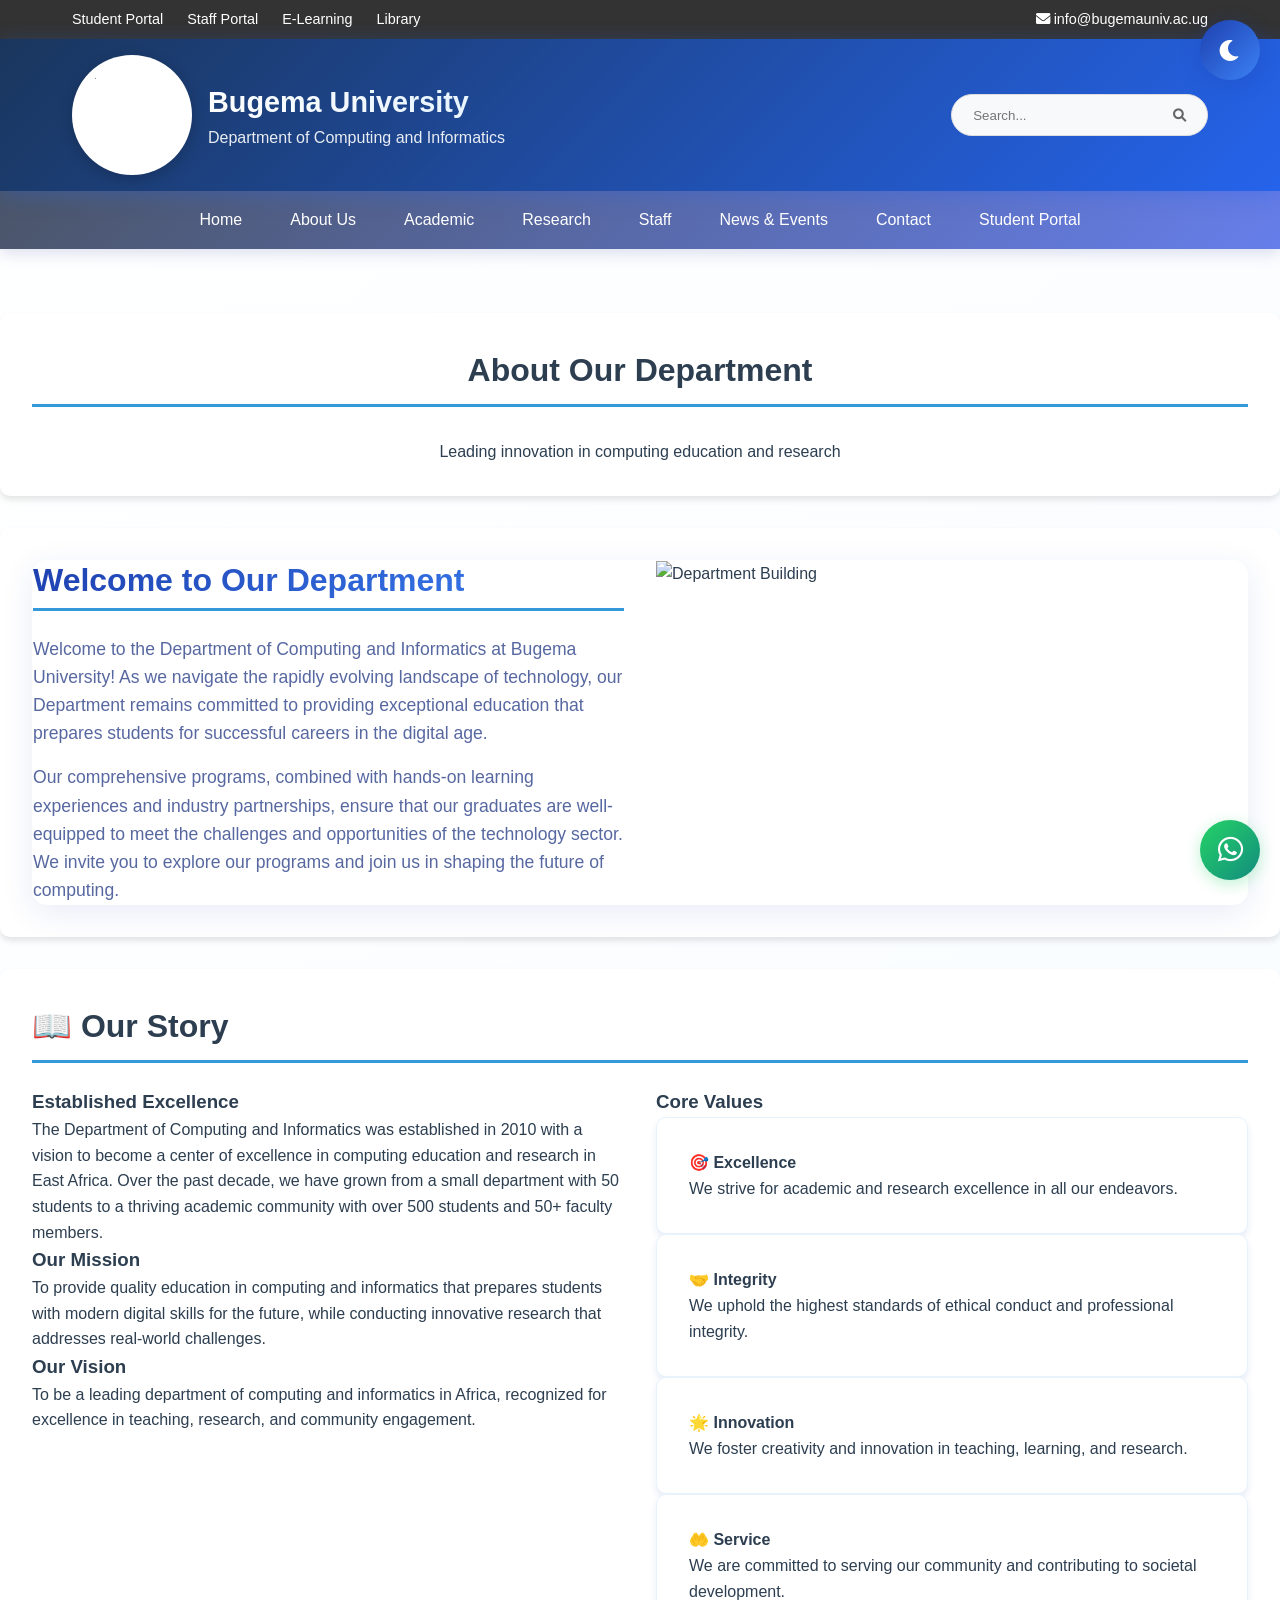
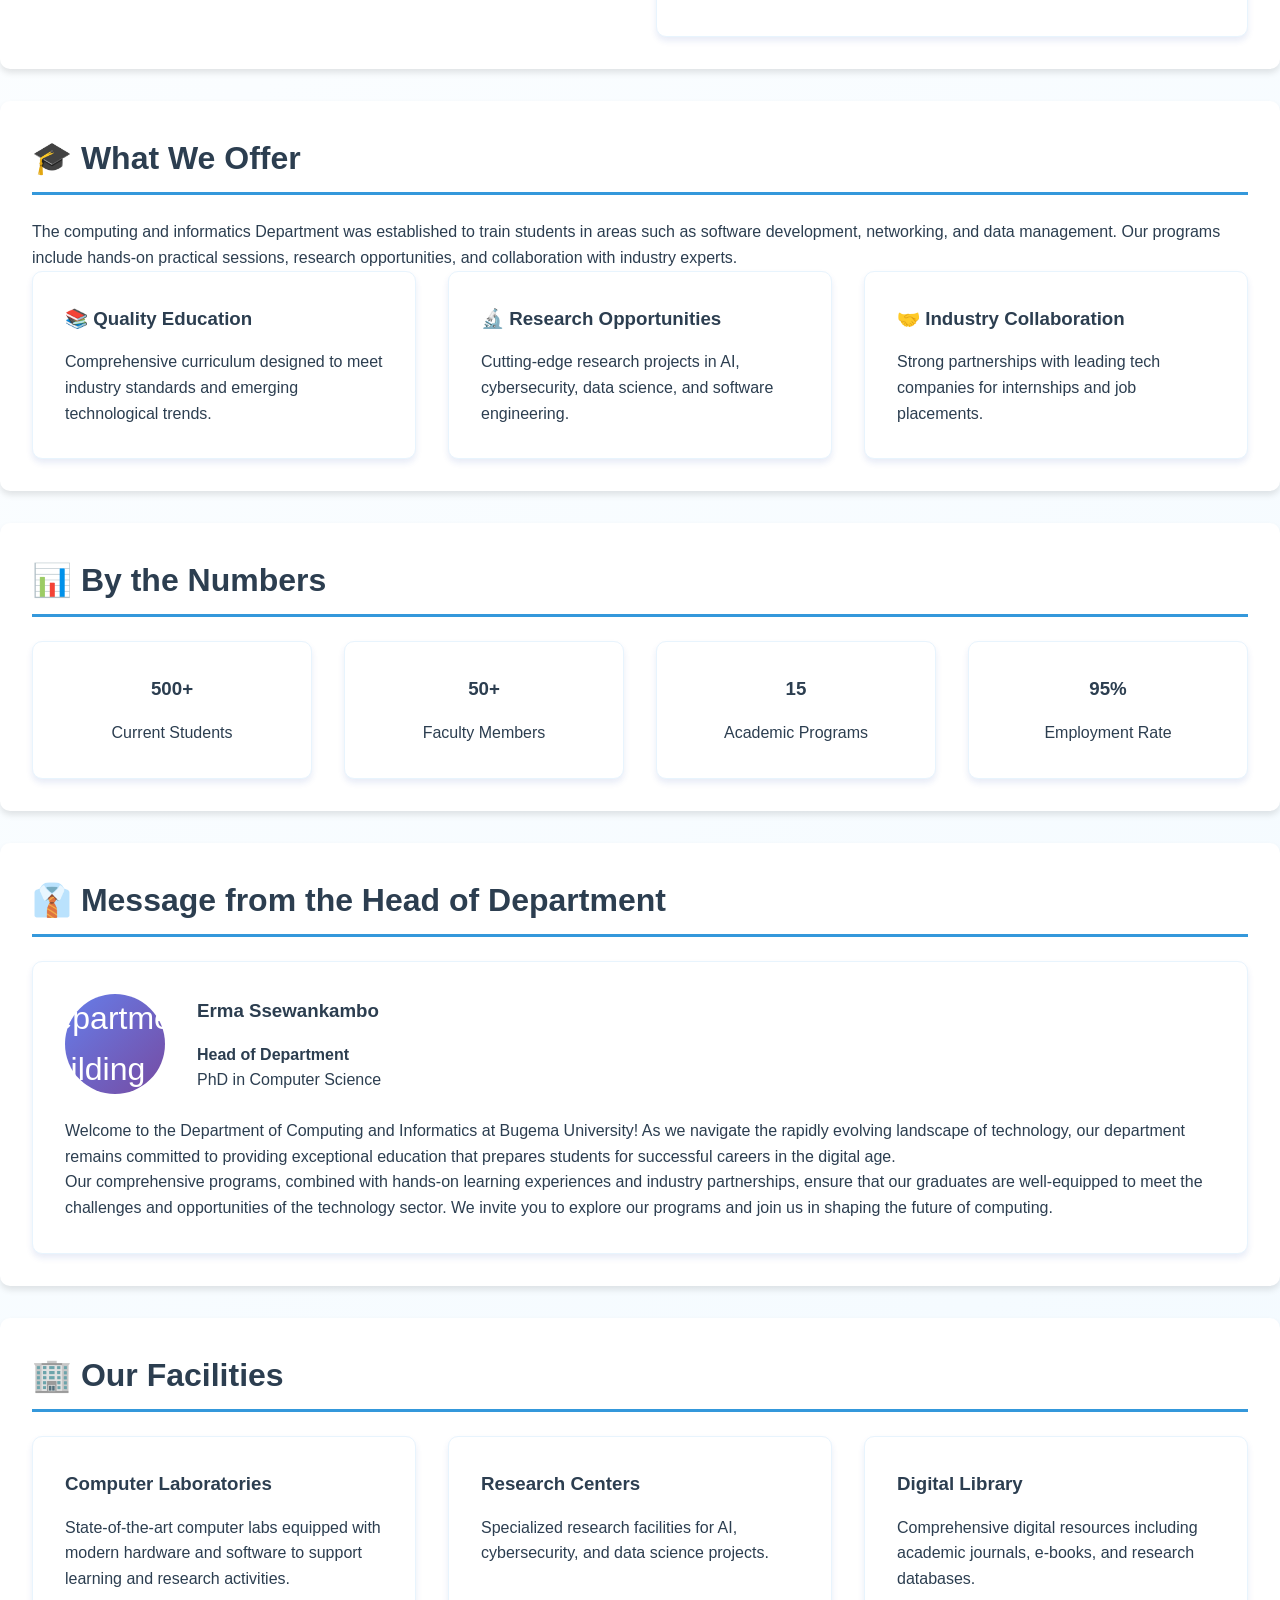
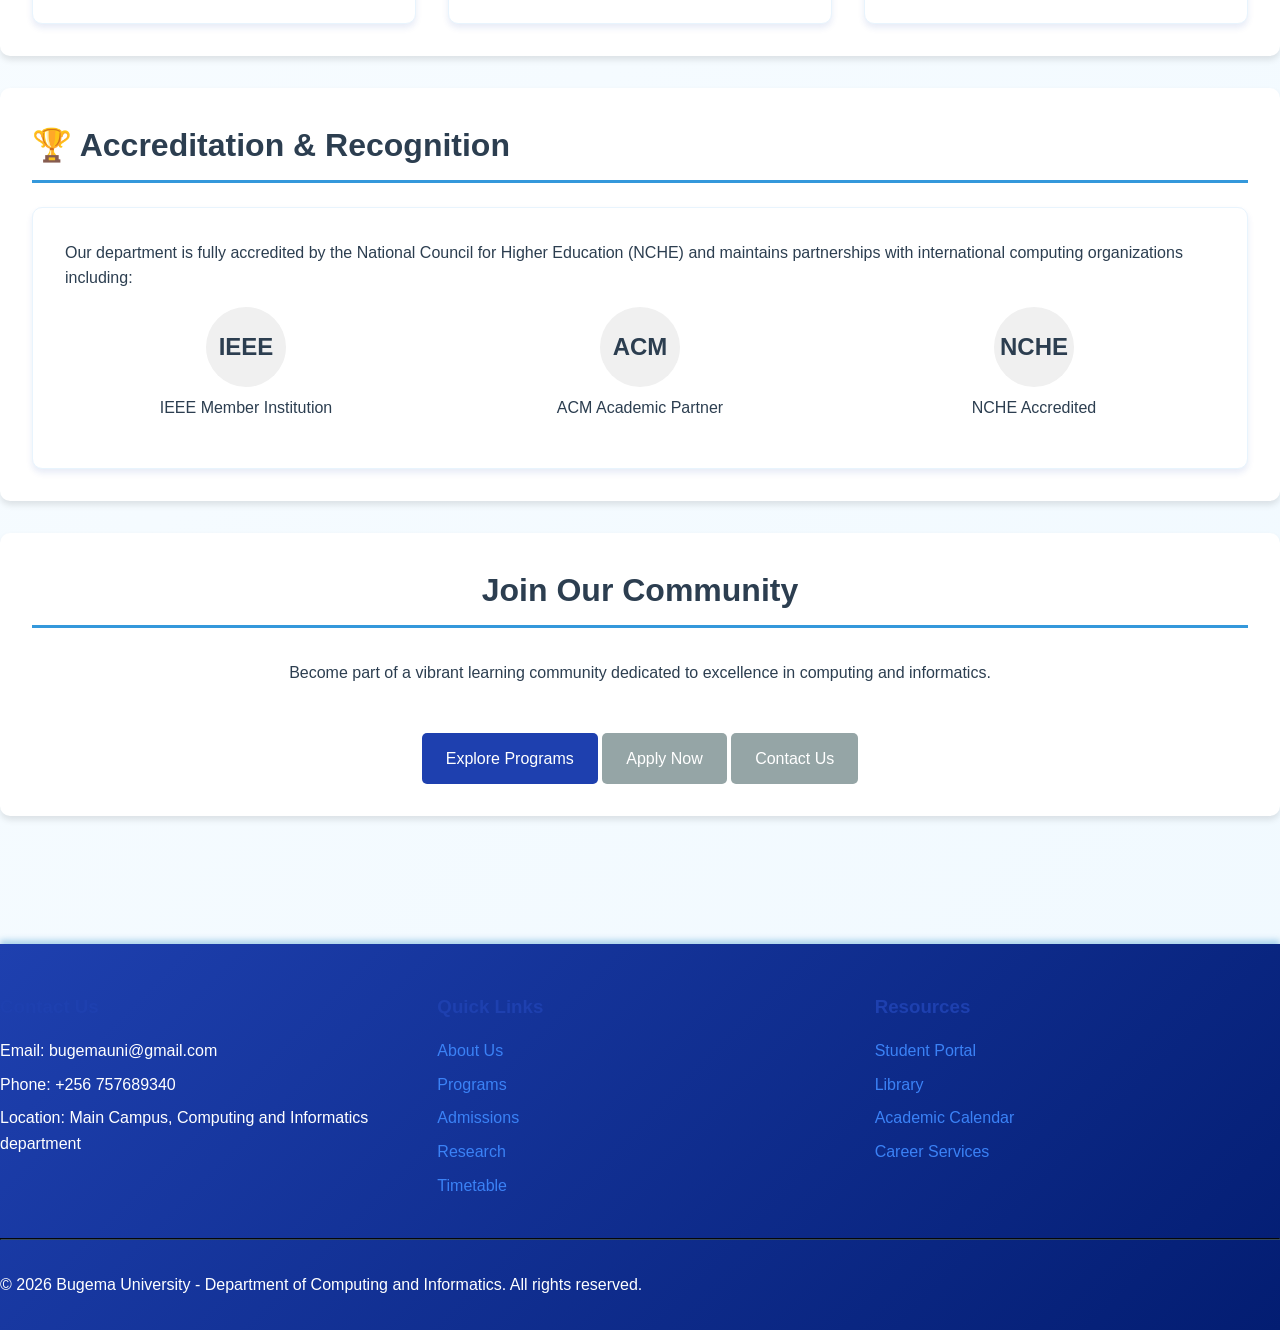
==== commit 5179b424: "Add files via upload" ====
--- a/about.html
+++ b/about.html
@@ -3,20 +3,44 @@
 <head>
     <meta charset="UTF-8">
     <meta name="viewport" content="width=device-width, initial-scale=1.0">
-    <title>About Us - Bugema University Computing and Informatics</title>
+    <title>About Us - Bugema University</title>
     <link rel="stylesheet" href="styles.css">
+    <link rel="stylesheet" href="https://cdnjs.cloudflare.com/ajax/libs/font-awesome/6.0.0/css/all.min.css">
 </head>
-
 <body>
+    <!-- Theme Toggle Button -->
+    <button class="theme-toggle" id="themeToggle" aria-label="Toggle dark/light mode">
+        <i class="fas fa-moon icon" id="themeIcon"></i>
+    </button>
+
+    <!-- Top Bar -->
+    <div class="top-bar">
+        <div class="container">
+            <div class="top-bar-left">
+                <a href="https://eportal.bugemauniv.ac.ug/" target="_blank">Student Portal</a>
+                <a href="https://erms.bugemauniv.ac.ug/buerms/" target="_blank">Staff Portal</a>
+                <a href="https://elearning.bugemauniv.ac.ug/" target="_blank">E-Learning</a>
+                <a href="https://lib.bugemauniv.ac.ug/" target="_blank">Library</a>
+            </div>
+            <div class="top-bar-right">
+                <a href="mailto:info@bugemauniv.ac.ug"><i class="fas fa-envelope"></i> info@bugemauniv.ac.ug</a>
+            </div>
+        </div>
+    </div>
+
     <header>
-        <div class="container">
-            <div class="header-content">
-                <div class="logo-section">
-                    <img src="IMG/bu.png" alt="Bugema University Logo">
-                    <div>
-                        <h1>Bugema University</h1>
-                        <p>Department of Computing and Informatics</p>
-                    </div>
+        <div class="header-content">
+            <div class="logo-container">
+                <img src="IMG/it.jpg" alt="Bugema University Logo" class="logo">
+                <div class="header-text">
+                    <h1>Bugema University</h1>
+                    <p>Department of Computing and Informatics</p>
+                </div>
+            </div>
+            <div class="header-actions">
+                <div class="search-box">
+                    <input type="text" placeholder="Search..." class="search-input">
+                    <button class="search-btn"><i class="fas fa-search"></i></button>
                 </div>
             </div>
         </div>
@@ -26,24 +50,35 @@
         <div class="nav-container">
             <ul class="nav-list">
                 <li><a href="index.html">Home</a></li>
-                <li><a href="about.html">About</a></li>
+                <li><a href="about.html">About Us</a></li>
                 <li class="dropdown">
                     <a href="departments.html">Academic</a>
                     <div class="dropdown-content">
-                        <a href="departments.html">Departments</a>
+                        <a href="departments.html">Schools & Departments</a>
                         <a href="programs.html">Programs</a>
                         <a href="admissions.html">Admissions</a>
+                        <a href="timetable.html">Timetable</a>
                     </div>
                 </li>
                 <li class="dropdown">
                     <a href="research.html">Research</a>
                     <div class="dropdown-content">
-                        <a href="research.html">Research & Publications</a>
-                        <a href="news.html">News & Events</a>
+                        <a href="research.html">Research Overview</a>
+                        <a href="faculty-achievements.html">Faculty Achievements</a>
+                        <a href="publications.html">Publications</a>
                     </div>
                 </li>
                 <li><a href="staff.html">Staff</a></li>
+                <li><a href="news.html">News & Events</a></li>
                 <li><a href="contact.html">Contact</a></li>
+                <li class="dropdown">
+                    <a href="student-portal.html">Student Portal</a>
+                    <div class="dropdown-content">
+                        <a href="student-portal.html">Student Portal</a>
+                        <a href="course-registration.html">Course Registration</a>
+                        <a href="downloadable-forms.html">Forms</a>
+                    </div>
+                </li>
             </ul>
         </div>
     </nav>
@@ -61,15 +96,19 @@
             <!-- Department Image -->
             <section class="section fade-in">
                 <div class="card-glass hover-lift">
-                    <img src="IMG/IMG-20260322-WA0003.jpg" alt="Department Building" style="width: 100%; height: 400px; object-fit: cover; border-radius: 15px; margin-bottom: 1.5rem;">
-                    <div style="padding: 1.5rem;">
-                        <h2 class="text-gradient">Welcome to Our Department</h2>
-                        <p style="font-size: 1.1rem; line-height: 1.6; color: #031d72aa; margin-bottom: 1rem;">
-                            Welcome to the Department of Computing and Informatics at Bugema University! As we navigate the rapidly evolving landscape of technology, our department remains committed to providing exceptional education that prepares students for successful careers in the digital age.
-                        </p>
-                        <p style="font-size: 1.1rem; line-height: 1.6; color: #031d72aa;">
-                            Our comprehensive programs, combined with hands-on learning experiences and industry partnerships, ensure that our graduates are well-equipped to meet the challenges and opportunities of the technology sector. We invite you to explore our programs and join us in shaping the future of computing.
-                        </p>
+                    <div class="grid grid-2 align-center">
+                        <div class="welcome-content">
+                            <h2 class="text-gradient">Welcome to Our Department</h2>
+                            <p style="font-size: 1.1rem; line-height: 1.6; color: #031d72aa; margin-bottom: 1rem;">
+                                Welcome to the Department of Computing and Informatics at Bugema University! As we navigate the rapidly evolving landscape of technology, our Department remains committed to providing exceptional education that prepares students for successful careers in the digital age.
+                            </p>
+                            <p style="font-size: 1.1rem; line-height: 1.6; color: #031d72aa;">
+                                Our comprehensive programs, combined with hands-on learning experiences and industry partnerships, ensure that our graduates are well-equipped to meet the challenges and opportunities of the technology sector. We invite you to explore our programs and join us in shaping the future of computing.
+                            </p>
+                        </div>
+                        <div class="department-image">
+                            <img src="IMG/IMG-20260322-WA0003.jpg" alt="Department Building" class="featured-image">
+                        </div>
                     </div>
                 </div>
             </section>
@@ -485,5 +524,12 @@
         // Initialize back to top button
         createBackToTopButton();
     </script>
+    
+    <!-- WhatsApp Floating Button -->
+    <div class="whatsapp-float">
+        <a href="https://wa.me/+256769593407" target="_blank" title="Chat with us on WhatsApp">
+            <i class="fab fa-whatsapp"></i>
+        </a>
+    </div>
 </body>
 </html>
--- a/styles.css
+++ b/styles.css
@@ -9,22 +9,20 @@
 body {
     font-family: 'Segoe UI', Tahoma, Geneva, Verdana, sans-serif;
     line-height: 1.6;
-    color: #333;
-    background-color: #f8f9fa;
-}
-
-.container {
+    color: #2c3e50;
+    background: linear-gradient(135deg, #ffffff 0%, #f0f9ff 100%);
+}{
     max-width: 1200px;
     margin: 0 auto;
     padding: 0 20px;
 }
 
-/* Header Styles */
+/* Header Styles - Enhanced Dark Blue */
 header {
-    background: linear-gradient(135deg, hwb(0 100% 0%) 0%, #000d50 100%);
+    background: linear-gradient(135deg, #1a365d 0%, #2563eb 100%);
     color: white;
     padding: 1rem 0;
-    box-shadow: 0 4px 20px rgba(86, 109, 183, 0.3);
+    box-shadow: 0 4px 20px rgba(37, 99, 235, 0.3);
     position: sticky;
     top: 0;
     z-index: 100;
@@ -32,9 +30,11 @@
 
 .header-content {
     display: flex;
+    justify-content: space-between;
     align-items: center;
-    justify-content: space-between;
-    flex-wrap: wrap;
+    max-width: 1200px;
+    margin: 0 auto;
+    padding: 0 2rem;
 }
 
 .logo-section {
@@ -43,125 +43,909 @@
     gap: 15px;
 }
 
-.logo-section img {
+.logo-container {
+    display: flex;
+    align-items: center;
+    gap: 1rem;
+}
+
+.logo {
+    width: 120px;
+    height: 120px;
+    border-radius: 50%;
+    object-fit: cover;
+    transition: transform 0.3s ease;
+    box-shadow: 0 4px 15px rgba(0, 0, 0, 0.2);
+    position: relative;
+    background: white;
+    padding: 8px;
+    box-sizing: border-box;
+}
+
+.logo::before {
+    content: '';
+    position: absolute;
+    top: -4px;
+    left: -4px;
+    right: -4px;
+    bottom: -4px;
+    background: linear-gradient(135deg, #ffffff 0%, #f8fafc 100%);
+    border-radius: 50%;
+    z-index: -1;
+    box-shadow: 0 4px 20px rgba(255, 255, 255, 0.5);
+}
+
+.logo:hover {
+    transform: scale(1.1);
+    box-shadow: 0 6px 20px rgba(0, 0, 0, 0.3);
+}
+
+.logo:hover::before {
+    box-shadow: 0 8px 25px rgba(255, 255, 255, 0.7);
+}
+
+.header-text h1 {
+    font-size: 1.8rem;
+    margin: 0;
+    background: linear-gradient(45deg, #ffffff, #e3f2fd);
+    -webkit-background-clip: text;
+    -webkit-text-fill-color: transparent;
+    background-clip: text;
+}
+
+.header-text p {
+    margin: 0;
+    opacity: 0.9;
+    font-size: 1rem;
+}
+
+/* Top Bar - Makerere Style */
+.top-bar {
+    background: #333;
+    color: white;
+    padding: 0.5rem 0;
+    font-size: 0.9rem;
+}
+
+.top-bar .container {
+    display: flex;
+    justify-content: space-between;
+    align-items: center;
+    max-width: 1200px;
+    margin: 0 auto;
+    padding: 0 2rem;
+}
+
+.top-bar-left,
+.top-bar-right {
+    display: flex;
+    gap: 1.5rem;
+}
+
+.top-bar a {
+    color: white;
+    text-decoration: none;
+    transition: color 0.3s ease;
+}
+
+.top-bar a:hover {
+    color: #f0f0f0;
+}
+
+/* Header Actions - Makerere Style */
+.header-actions {
+    display: flex;
+    align-items: center;
+}
+
+.search-box {
+    display: flex;
+    align-items: center;
+    background: #f8f9fa;
+    border-radius: 25px;
+    padding: 0.5rem 1rem;
+    border: 1px solid #ddd;
+}
+
+.search-input {
+    border: none;
+    background: transparent;
+    padding: 0.3rem;
+    width: 200px;
+    outline: none;
+}
+
+.search-btn {
+    background: none;
+    border: none;
+    color: #666;
+    cursor: pointer;
+    padding: 0.3rem;
+}
+
+/* Hero Section - Makerere Style */
+.hero-section-makerere {
+    background: linear-gradient(rgba(0, 0, 0, 0.5), rgba(0, 0, 0, 0.5)), url('IMG/lind.png') center/cover;
+    color: white;
+    padding: 8rem 0 6rem;
+    text-align: center;
+    position: relative;
+}
+
+.hero-overlay {
+    position: absolute;
+    top: 0;
+    left: 0;
+    right: 0;
+    bottom: 0;
+    background: rgba(0, 0, 0, 0.4);
+    z-index: 1;
+}
+
+.hero-content {
+    position: relative;
+    z-index: 2;
+    max-width: 900px;
+    margin: 0 auto;
+    padding: 0 2rem;
+}
+
+.hero-section-makerere h1 {
+    font-size: 3.5rem;
+    font-weight: 700;
+    margin-bottom: 1.5rem;
+    line-height: 1.2;
+}
+
+.hero-section-makerere p {
+    font-size: 1.4rem;
+    margin-bottom: 2.5rem;
+    line-height: 1.6;
+    opacity: 0.95;
+}
+
+.btn-primary-makerere {
+    background: #1e40af;
+    color: white;
+    padding: 1rem 2.5rem;
+    text-decoration: none;
+    border-radius: 5px;
+    font-weight: 600;
+    font-size: 1.1rem;
+    transition: all 0.3s ease;
+    display: inline-block;
+    margin: 0 0.5rem;
+}
+
+.btn-primary-makerere:hover {
+    background: #1a3788;
+    transform: translateY(-2px);
+}
+
+.btn-secondary-makerere {
+    background: transparent;
+    color: white;
+    padding: 1rem 2.5rem;
+    text-decoration: none;
+    border: 2px solid white;
+    border-radius: 5px;
+    font-weight: 600;
+    font-size: 1.1rem;
+    transition: all 0.3s ease;
+    display: inline-block;
+    margin: 0 0.5rem;
+}
+
+.btn-secondary-makerere:hover {
+    background: white;
+    color: #1e40af;
+    transform: translateY(-2px);
+}
+
+/* Quick Links Section - Enhanced */
+.quick-links-section {
+    background: linear-gradient(135deg, #f8fafc 0%, #e0f2fe 100%);
+    padding: 4rem 0;
+}
+
+.quick-links-section h2 {
+    text-align: center;
+    font-size: 2.5rem;
+    margin-bottom: 3rem;
+    color: #333;
+    font-weight: 600;
+}
+
+.quick-links-grid-makerere {
+    display: grid;
+    grid-template-columns: repeat(auto-fit, minmax(280px, 1fr));
+    gap: 2rem;
+    max-width: 1200px;
+    margin: 0 auto;
+}
+
+.quick-link-item {
+    background: white;
+    padding: 2rem;
+    border-radius: 8px;
+    box-shadow: 0 2px 10px rgba(0, 0, 0, 0.1);
+}
+
+.quick-link-item h3 {
+    color: #1e40af;
+    font-size: 1.3rem;
+    margin-bottom: 1.5rem;
+    font-weight: 600;
+    border-bottom: 2px solid #1e40af;
+    padding-bottom: 0.5rem;
+}
+
+.quick-link-item ul {
+    list-style: none;
+    padding: 0;
+}
+
+.quick-link-item li {
+    margin-bottom: 0.8rem;
+}
+
+.quick-link-item a {
+    color: #555;
+    text-decoration: none;
+    transition: color 0.3s ease;
+    font-size: 0.95rem;
+}
+
+.quick-link-item a:hover {
+    color: #1e40af;
+}
+
+/* Featured News Section - Makerere Style */
+.featured-news-section {
+    padding: 4rem 0;
+}
+
+.featured-news-section h2 {
+    text-align: center;
+    font-size: 2.5rem;
+    margin-bottom: 3rem;
+    color: #333;
+    font-weight: 600;
+}
+
+.news-grid-makerere {
+    display: grid;
+    grid-template-columns: repeat(auto-fit, minmax(350px, 1fr));
+    gap: 2rem;
+    max-width: 1200px;
+    margin: 0 auto;
+}
+
+.news-item {
+    background: white;
+    padding: 2rem;
+    border-radius: 8px;
+    box-shadow: 0 2px 10px rgba(0, 0, 0, 0.1);
+    transition: transform 0.3s ease;
+}
+
+.news-item:hover {
+    transform: translateY(-5px);
+}
+
+.news-item h3 {
+    margin-bottom: 1rem;
+    font-size: 1.3rem;
+    line-height: 1.4;
+}
+
+.news-item h3 a {
+    color: #1e40af;
+    text-decoration: none;
+    transition: color 0.3s ease;
+}
+
+.news-item h3 a:hover {
+    color: #1a3788;
+}
+
+.news-item p {
+    color: #666;
+    line-height: 1.6;
+    margin-bottom: 1.5rem;
+}
+
+.read-more {
+    color: #1e40af;
+    text-decoration: none;
+    font-weight: 500;
+    transition: color 0.3s ease;
+}
+
+.read-more:hover {
+    color: #1a3788;
+}
+
+/* Events Section - Enhanced */
+.events-section {
+    background: linear-gradient(135deg, #f8fafc 0%, #e0f2fe 100%);
+    padding: 4rem 0;
+}
+
+.events-section h2 {
+    text-align: center;
+    font-size: 2.5rem;
+    margin-bottom: 3rem;
+    color: #333;
+    font-weight: 600;
+}
+
+.events-grid {
+    display: grid;
+    grid-template-columns: repeat(auto-fit, minmax(300px, 1fr));
+    gap: 2rem;
+    max-width: 1200px;
+    margin: 0 auto;
+}
+
+.event-card {
+    display: flex;
+    gap: 1.5rem;
+    background: white;
+    padding: 1.5rem;
+    border-radius: 8px;
+    box-shadow: 0 2px 10px rgba(0, 0, 0, 0.1);
+    transition: transform 0.3s ease;
+}
+
+.event-card:hover {
+    transform: translateY(-5px);
+}
+
+.event-date {
+    min-width: 70px;
+    height: 70px;
+    background: #1e40af;
+    border-radius: 8px;
+    display: flex;
+    flex-direction: column;
+    align-items: center;
+    justify-content: center;
+    color: white;
+    text-align: center;
+}
+
+.event-date .day {
+    font-size: 1.8rem;
+    font-weight: 700;
+    line-height: 1;
+}
+
+.event-date .month {
+    font-size: 0.8rem;
+    font-weight: 500;
+    text-transform: uppercase;
+}
+
+.event-info h3 {
+    margin-bottom: 0.5rem;
+    font-size: 1.2rem;
+}
+
+.event-info h3 a {
+    color: #1e40af;
+    text-decoration: none;
+    transition: color 0.3s ease;
+}
+
+.event-info h3 a:hover {
+    color: #1a3788;
+}
+
+.event-info p {
+    color: #666;
+    font-size: 0.95rem;
+}
+
+/* Compact Footer - Makerere Style */
+.compact-footer {
+    background: linear-gradient(135deg, #1e40af 0%, #031d72 100%);
+    color: white;
+    padding: 2rem 0 1rem;
+}
+
+.compact-footer .footer-content {
+    display: grid;
+    grid-template-columns: repeat(auto-fit, minmax(250px, 1fr));
+    gap: 2rem;
+    max-width: 1200px;
+    margin: 0 auto;
+    padding: 0 2rem;
+}
+
+.compact-footer .footer-section h3 {
+    font-size: 1.2rem;
+    margin-bottom: 1rem;
+    color: white;
+    font-weight: 600;
+}
+
+.compact-footer .footer-section p {
+    color: rgba(255, 255, 255, 0.9);
+    margin-bottom: 1rem;
+    font-size: 0.95rem;
+}
+
+.compact-footer .footer-section ul {
+    list-style: none;
+    padding: 0;
+}
+
+.compact-footer .footer-section li {
+    margin-bottom: 0.5rem;
+}
+
+.compact-footer .footer-section a {
+    color: rgba(255, 255, 255, 0.9);
+    text-decoration: none;
+    transition: color 0.3s ease;
+    font-size: 0.95rem;
+}
+
+.compact-footer .footer-section a:hover {
+    color: white;
+}
+
+.compact-footer .social-links {
+    display: flex;
+    gap: 1rem;
+    margin-top: 1rem;
+}
+
+.compact-footer .social-links a {
+    width: 35px;
+    height: 35px;
+    background: rgba(255, 255, 255, 0.2);
+    border-radius: 50%;
+    display: flex;
+    align-items: center;
+    justify-content: center;
+    transition: background 0.3s ease;
+}
+
+.compact-footer .social-links a:hover {
+    background: rgba(255, 255, 255, 0.3);
+}
+
+.compact-footer .footer-bottom {
+    text-align: center;
+    padding: 1rem 2rem 0;
+    margin-top: 1.5rem;
+    border-top: 1px solid rgba(255, 255, 255, 0.2);
+}
+
+.compact-footer .footer-bottom p {
+    color: rgba(255, 255, 255, 0.8);
+    font-size: 0.9rem;
+    margin: 0;
+}
+
+/* University Portals Section */
+.portal-grid {
+    display: grid;
+    grid-template-columns: repeat(auto-fit, minmax(280px, 1fr));
+    gap: 2rem;
+    max-width: 1200px;
+    margin: 0 auto;
+}
+
+.portal-card {
+    background: white;
+    padding: 2.5rem;
+    border-radius: 15px;
+    box-shadow: 0 10px 30px rgba(0, 0, 0, 0.1);
+    text-align: center;
+    transition: all 0.3s ease;
+    border: 1px solid #e8f4fd;
+    position: relative;
+    overflow: hidden;
+}
+
+.portal-card::before {
+    content: '';
+    position: absolute;
+    top: 0;
+    left: 0;
+    right: 0;
+    height: 4px;
+    background: linear-gradient(135deg, #1e40af 0%, #3b82f6 100%);
+}
+
+.portal-card:hover {
+    transform: translateY(-10px);
+    box-shadow: 0 20px 40px rgba(0, 0, 0, 0.15);
+}
+
+.portal-icon {
+    width: 80px;
     height: 80px;
-    width: auto;
+    background: linear-gradient(135deg, #1e40af 0%, #3b82f6 100%);
+    border-radius: 50%;
+    display: flex;
+    align-items: center;
+    justify-content: center;
+    margin: 0 auto 1.5rem;
+    font-size: 2rem;
+    color: white;
+    transition: all 0.3s ease;
+}
+
+.portal-card:hover .portal-icon {
+    transform: scale(1.1);
+    box-shadow: 0 10px 25px rgba(30, 64, 175, 0.3);
+}
+
+.portal-card h3 {
+    font-size: 1.4rem;
+    margin-bottom: 1rem;
+    color: #1e40af;
+    font-weight: 600;
+}
+
+.portal-card p {
+    color: #666;
+    line-height: 1.6;
+    margin-bottom: 1.5rem;
+    font-size: 1rem;
+}
+
+.portal-card .btn-primary {
+    background: linear-gradient(135deg, #1e40af 0%, #3b82f6 100%);
+    color: white;
+    padding: 0.8rem 2rem;
+    text-decoration: none;
+    border-radius: 25px;
+    font-weight: 500;
+    transition: all 0.3s ease;
+    display: inline-block;
+    font-size: 0.95rem;
+}
+
+.portal-card .btn-primary:hover {
+    transform: translateY(-2px);
+    box-shadow: 0 4px 15px rgba(30, 64, 175, 0.3);
+    background: linear-gradient(135deg, #1a3788 0%, #2563eb 100%);
+}
+
+/* WhatsApp Floating Button */
+.whatsapp-float {
+    position: fixed;
+    bottom: 20px;
+    right: 20px;
+    z-index: 1000;
+}
+
+.whatsapp-float a {
+    display: flex;
+    align-items: center;
+    justify-content: center;
+    width: 60px;
+    height: 60px;
+    background: linear-gradient(135deg, #25D366 0%, #128C7E 100%);
+    color: white;
+    border-radius: 50%;
+    font-size: 1.8rem;
+    text-decoration: none;
+    box-shadow: 0 4px 15px rgba(37, 211, 102, 0.3);
+    transition: all 0.3s ease;
+    animation: whatsapp-pulse 2s infinite;
+}
+
+.whatsapp-float a:hover {
+    transform: scale(1.1);
+    box-shadow: 0 6px 20px rgba(37, 211, 102, 0.4);
+    background: linear-gradient(135deg, #128C7E 0%, #25D366 100%);
+}
+
+@keyframes whatsapp-pulse {
+    0% {
+        box-shadow: 0 4px 15px rgba(37, 211, 102, 0.3);
+    }
+    50% {
+        box-shadow: 0 4px 25px rgba(37, 211, 102, 0.5);
+    }
+    100% {
+        box-shadow: 0 4px 15px rgba(37, 211, 102, 0.3);
+    }
+}
+
+/* Staff Page Styles */
+.staff-card {
+    background: linear-gradient(135deg, #ffffff 0%, #f8fafc 100%);
+    padding: 2rem;
+    border-radius: 15px;
+    box-shadow: 0 8px 25px rgba(0, 0, 0, 0.1);
+    transition: all 0.3s ease;
+    border: 1px solid #e2e8f0;
+    position: relative;
+    overflow: hidden;
+}
+
+.staff-card::before {
+    content: '';
+    position: absolute;
+    top: 0;
+    left: 0;
+    right: 0;
+    height: 4px;
+    background: linear-gradient(135deg, #1e40af 0%, #3b82f6 100%);
+}
+
+.staff-card:hover {
+    transform: translateY(-10px);
+    box-shadow: 0 20px 40px rgba(0, 0, 0, 0.15);
+}
+
+.staff-avatar {
+    width: 180px;
+    height: 180px;
+    margin: 0 auto 1.5rem;
+    border-radius: 50%;
+    overflow: hidden;
+    position: relative;
+    border: 4px solid #e8f4fd;
+    background: linear-gradient(135deg, #f0f9ff 0%, #e0f2fe 100%);
+    display: flex;
+    align-items: center;
+    justify-content: center;
+}
+
+.staff-avatar::after {
+    content: '';
+    position: absolute;
+    top: -2px;
+    left: -2px;
+    right: -2px;
+    bottom: -2px;
+    border-radius: 50%;
+    border: 2px solid transparent;
+    background: linear-gradient(135deg, #1e40af, #3b82f6, #06b6d4, #10b981, #3b82f6, #1e40af);
+    z-index: -1;
+    animation: rotate 3s linear infinite;
+}
+
+@keyframes rotate {
+    0% { transform: rotate(0deg); }
+    100% { transform: rotate(360deg); }
+}
+
+.staff-image {
+    width: 100%;
+    height: 100%;
+    object-fit: cover;
+    border-radius: 50%;
+    transition: transform 0.3s ease;
+}
+
+.staff-card:hover .staff-image {
+    transform: scale(1.05);
+}
+
+.staff-card h3 {
+    font-size: 1.3rem;
+    margin-bottom: 0.5rem;
+    color: #1e40af;
+    font-weight: 600;
+}
+
+.staff-contact {
+    background: linear-gradient(135deg, #f8fafc 0%, #e0f2fe 100%);
+    padding: 1rem;
     border-radius: 12px;
-    box-shadow: 0 4px 12px rgba(255, 255, 255, 0.911)4;
-    transition: transform 0.3s ease, box-shadow 0.3s ease;
-}
-
-.logo-section img:hover {
-    transform: scale(1.05);
-    box-shadow: 0 6px 16px rgba(245, 245, 245, 0.988);
-}
-
-.logo-section {
-    display: flex;
+    margin-top: 1rem;
+    border: 1px solid #e8f4fd;
+}
+
+.staff-contact p {
+    margin: 0.5rem 0;
+    font-size: 0.9rem;
+    color: #64748b;
+}
+
+.staff-contact i {
+    width: 16px;
+    color: #1e40af;
+    margin-right: 0.5rem;
+}
+
+.faculty-profile {
+    background: white;
+    border-radius: 20px;
+    padding: 2rem;
+    box-shadow: 0 10px 30px rgba(0, 0, 0, 0.1);
+    transition: all 0.3s ease;
+    border: 1px solid #e8f4fd;
+}
+
+.faculty-profile:hover {
+    transform: translateY(-5px);
+    box-shadow: 0 15px 35px rgba(0, 0, 0, 0.15);
+}
+
+.faculty-header {
+    display: flex;
+    gap: 2rem;
     align-items: center;
-    gap: 20px;
-}
-
-.logo-section h1 {
-    font-size: 1.8rem;
-    font-weight: 900;
-    color:  #041353;
-    text-shadow: 0 2px 4px rgba(0, 0, 0, 0.3);
-    letter-spacing: 0.5px;
+    margin-bottom: 2rem;
+}
+
+.faculty-avatar {
+    width: 150px;
+    height: 150px;
+    border-radius: 50%;
+    overflow: hidden;
+    border: 3px solid #e8f4fd;
+    background: linear-gradient(135deg, #f0f9ff 0%, #e0f2fe 100%);
+    padding: 3px;
+    flex-shrink: 0;
+}
+
+.faculty-info {
+    flex: 1;
+}
+
+.faculty-info h3 {
+    font-size: 1.2rem;
+    margin-bottom: 1rem;
+    color: #1e40af;
+    font-weight: 600;
+}
+
+.faculty-info p {
+    margin: 0.5rem 0;
+    font-size: 0.95rem;
+    color: #64748b;
+}
+
+.faculty-section {
+    margin-top: 1.5rem;
+    padding-top: 1.5rem;
+    border-top: 1px solid #e8f4fd;
+}
+
+.faculty-section h4 {
+    font-size: 1.1rem;
+    margin-bottom: 1rem;
+    color: #1e40af;
+    font-weight: 600;
+}
+
+.faculty-section ul {
+    list-style: none;
+    padding: 0;
+}
+
+.faculty-section li {
+    padding: 0.5rem 0;
+    border-bottom: 1px solid #f1f5f9;
+    font-size: 0.9rem;
+    color: #64748b;
+}
+
+.research-interests {
+    display: flex;
+    flex-wrap: wrap;
+    gap: 0.5rem;
+    margin-top: 1rem;
+}
+
+.research-tag {
+    background: linear-gradient(135deg, #1e40af 0%, #3b82f6 100%);
+    color: white;
+    padding: 0.3rem 0.8rem;
+    border-radius: 20px;
+    font-size: 0.8rem;
+    font-weight: 500;
+    transition: all 0.3s ease;
+}
+
+.research-tag:hover {
+    transform: translateY(-2px);
+    box-shadow: 0 4px 12px rgba(30, 64, 175, 0.3);
+}
+
+/* Navigation Styles - Enhanced */
+nav {
+    background: linear-gradient(135deg, #4a5568 0%, #667eea 100%);
+    padding: 0;
+    box-shadow: 0 4px 15px rgba(74, 85, 162, 0.2);
+    border-radius: 0;
     margin: 0;
-    padding: 0;
-}
-
-.logo-section p {
-    font-size: 0.9rem;
-    color: #041353;
-    font-weight: 800;
-    margin: 0;
-    padding: 0.5rem;
-    text-shadow: 0 1px 2px rgba(238, 238, 241, 0.953);
-}
-
-/* Navigation Styles */
-nav {
-    background: #1e40af;
-    padding: 0;
-    position: sticky;
-    top: 0;
-    z-index: 1000;
-    box-shadow: 0 2px 5px rgba(30, 64, 175, 0.1);
 }
 
 .nav-container {
     max-width: 1200px;
     margin: 0 auto;
+    padding: 0;
+    display: flex;
+    justify-content: center;
+    align-items: center;
 }
 
 .nav-list {
+    display: flex;
     list-style: none;
-    display: flex;
-    justify-content: center;
-    flex-wrap: wrap;
+    margin: 0;
+    padding: 0;
+    gap: 0;
 }
 
 .nav-list li {
     position: relative;
+    border: none;
+    border-radius: 0;
+    margin: 0;
 }
 
 .nav-list a {
     display: block;
-    color: rgb(255, 255, 255);
+    color: white;
     text-decoration: none;
     padding: 1rem 1.5rem;
+    font-weight: 500;
     transition: all 0.3s ease;
-    font-weight: 500;
+    border-radius: 0;
+    border: none;
+    background: transparent;
 }
 
 .nav-list a:hover {
-    background: #34495e;
-    color: #3498db;
-}
-
-/* Dropdown Menu */
+    background: linear-gradient(135deg, #5a6268 0%, #343a40 100%);
+    color: #ffffff;
+    border-radius: 0;
+}
+
 .dropdown {
     position: relative;
 }
 
-.dropdown > a::after {
-    content: '▼';
-    margin-left: 5px;
-    font-size: 0.8rem;
-    transition: transform 0.3s ease;
-}
-
-.dropdown:hover > a::after {
-    transform: rotate(180deg);
-}
-
 .dropdown-content {
-    display: none;
     position: absolute;
-    background: white;
+    top: 100%;
+    left: 0;
+    background: linear-gradient(135deg, #6c757d 0%, #495057 100%);
     min-width: 200px;
-    box-shadow: 0 8px 16px rgba(30, 64, 175, 0.2);
-    z-index: 1;
-    border: 1px solid #1e40af;
-    border-radius: 8px;
+    box-shadow: 0 8px 16px rgba(0, 0, 0, 0.2);
+    z-index: 1000;
+    border-radius: 0;
+    border: none;
+    opacity: 0;
+    visibility: hidden;
+    transform: translateY(-10px);
+    transition: all 0.3s ease;
 }
 
 .dropdown:hover .dropdown-content {
+    opacity: 1;
+    visibility: visible;
+    transform: translateY(0);
+}
+
+.dropdown-content a {
+    color: white;
+    padding: 0.8rem 1.2rem;
+    text-decoration: none;
     display: block;
-}
-
-.dropdown-content a {
-    color: #1e40af;
-    text-decoration: none;
-    padding: 0.8rem 1rem;
-    transition: background-color 0.3s ease;
+    transition: all 0.3s ease;
+    border-radius: 0;
+    border: none;
+    background: transparent;
 }
 
 .dropdown-content a:hover {
-    background-color: #1e40af;
-    color: white;
+    background: linear-gradient(135deg, #5a6268 0%, #343a40 100%);
+    color: #ffffff;
+    border-radius: 0;
 }
 
 .dropdown-content a:last-child {
@@ -331,6 +1115,51 @@
     text-decoration: underline;
 }
 
+/* Compact Footer - Enhanced */
+.compact-footer {
+    background: linear-gradient(135deg, #1a365d 0%, #2563eb 100%);
+    color: white;
+    padding: 3rem 0;
+    margin-top: 4rem;
+    box-shadow: 0 -4px 6px rgba(2, 119, 189, 0.3);
+}
+
+.footer-section a:hover {
+    color: #1e40af;
+    text-decoration: underline;
+}
+
+.social-links {
+    display: flex;
+    gap: 1rem;
+    justify-content: center;
+    margin-top: 1rem;
+}
+
+.social-links a {
+    display: flex;
+    align-items: center;
+    justify-content: center;
+    width: 40px;
+    height: 40px;
+    background: linear-gradient(135deg, #4a5568 0%, #667eea 100%);
+    color: white;
+    border-radius: 50%;
+    text-decoration: none;
+    transition: all 0.3s ease;
+    font-size: 1.2rem;
+}
+
+.social-links a:hover {
+    transform: translateY(-3px);
+    box-shadow: 0 6px 20px rgba(74, 85, 162, 0.3);
+    background: linear-gradient(135deg, #667eea 0%, #4a5568 100%);
+}
+
+.social-links i {
+    font-size: 1.2rem;
+}
+
 /* Responsive Design */
 @media (max-width: 768px) {
     .header-content {
@@ -339,33 +1168,76 @@
         gap: 1rem;
     }
     
+    .logo {
+        width: 100px;
+        height: 100px;
+    }
+    
+    .logo-section h1 {
+        font-size: 1.4rem;
+    }
+    
+    .staff-avatar {
+        width: 140px;
+        height: 140px;
+    }
+    
+    .faculty-avatar {
+        width: 120px;
+        height: 120px;
+    }
+    
+    .faculty-header {
+        flex-direction: column;
+        align-items: center;
+        text-align: center;
+        gap: 1rem;
+    }
+    
     .nav-list {
         flex-direction: column;
-        align-items: center;
-    }
-    
-    .nav-list a {
-        padding: 0.8rem 1rem;
+        gap: 0.5rem;
+    }
+    
+    .nav-list li {
+        text-align: center;
     }
     
     .dropdown-content {
         position: static;
         display: none;
         width: 100%;
-        box-shadow: none;
+        background: rgba(255, 255, 255, 0.95);
     }
     
     .dropdown:hover .dropdown-content {
-        display: none;
+        display: block;
+    }
+    
+    .search-box {
+        width: 100%;
+        max-width: 300px;
+    }
+    
+    .grid-2 {
+        grid-template-columns: 1fr;
+    }
+    
+    .grid-3 {
+        grid-template-columns: 1fr;
+    }
+    
+    .grid-4 {
+        grid-template-columns: 1fr;
     }
     
     .section {
-        padding: 1rem;
-        margin: 1rem 0;
-    }
-    
-    .grid {
-        gap: 1rem;
+        padding: 3rem 0;
+    }
+    
+    .card {
+        padding: 1.5rem;
+        margin-bottom: 1rem;
     }
 }
 
@@ -441,135 +1313,6 @@
     border: 0;
 }
 
-/* Course Outline Styles */
-.course-outline {
-    background: #f8f9fa;
-    padding: 1.5rem;
-    border-radius: 8px;
-    margin: 1rem 0;
-}
-
-.course-outline h5 {
-    color: #2c3e50;
-    border-bottom: 2px solid #3498db;
-    padding-bottom: 0.5rem;
-    margin-bottom: 1rem;
-}
-
-.course-outline ul {
-    list-style: none;
-    padding-left: 0;
-}
-
-.course-outline li {
-    background: white;
-    margin: 0.5rem 0;
-    padding: 0.8rem;
-    border-left: 4px solid #3498db;
-    border-radius: 0 4px 4px 0;
-    transition: transform 0.2s ease;
-}
-
-.course-outline li:hover {
-    transform: translateX(5px);
-}
-
-/* Faculty Profile Styles */
-.faculty-profile {
-    background: white;
-    border-radius: 10px;
-    padding: 2rem;
-    box-shadow: 0 4px 6px rgba(0,0,0,0.1);
-    margin-bottom: 2rem;
-}
-
-.faculty-header {
-    display: flex;
-    align-items: center;
-    gap: 2rem;
-    margin-bottom: 1.5rem;
-    flex-wrap: wrap;
-}
-
-.faculty-avatar {
-    width: 120px;
-    height: 120px;
-    border-radius: 50%;
-    background: linear-gradient(135deg, #667eea 0%, #764ba2 100%);
-    display: flex;
-    align-items: center;
-    justify-content: center;
-    color: white;
-    font-size: 3rem;
-    flex-shrink: 0;
-}
-
-.faculty-info h3 {
-    color: #2c3e50;
-    margin-bottom: 0.5rem;
-}
-
-.faculty-info p {
-    margin: 0.25rem 0;
-    color: #555;
-}
-
-.faculty-section {
-    margin: 1.5rem 0;
-}
-
-.faculty-section h4 {
-    color: #2c3e50;
-    border-bottom: 2px solid #3498db;
-    padding-bottom: 0.5rem;
-    margin-bottom: 1rem;
-}
-
-.publications-list {
-    list-style: none;
-    padding-left: 0;
-}
-
-.publications-list li {
-    background: #f8f9fa;
-    margin: 0.5rem 0;
-    padding: 1rem;
-    border-radius: 5px;
-    border-left: 4px solid #3498db;
-}
-
-.publications-list .year {
-    font-weight: bold;
-    color: #2c3e50;
-}
-
-.research-interests {
-    display: flex;
-    flex-wrap: wrap;
-    gap: 0.5rem;
-}
-
-.research-tag {
-    background: #3498db;
-    color: white;
-    padding: 0.3rem 0.8rem;
-    border-radius: 15px;
-    font-size: 0.9rem;
-}
-
-/* Accessibility Enhancements */
-.sr-only {
-    position: absolute;
-    width: 1px;
-    height: 1px;
-    padding: 0;
-    margin: -1px;
-    overflow: hidden;
-    clip: rect(0,0,0,0);
-    white-space: nowrap;
-    border: 0;
-}
-
 /* Focus indicators */
 *:focus {
     outline: 3px solid #3498db;
@@ -709,10 +1452,10 @@
 }
 
 .timetable .time-slot {
-    background: #f8f9fa;
+    background: linear-gradient(135deg, #dbeafe 0%, #bfdbfe 100%);
     font-weight: 600;
     text-align: center;
-    color: #2c3e50;
+    color: #1e40af;
     border-right: 2px solid #3498db;
 }
 
@@ -939,7 +1682,7 @@
 }
 
 .achievement-details {
-    background: #f8f9fa;
+    background: linear-gradient(135deg, #ffffff 0%, #f0f9ff 100%);
     padding: 1rem;
     border-radius: 8px;
     margin-top: 1rem;
@@ -1090,10 +1833,10 @@
 }
 
 .timeline-content {
-    background: #f8f9fa;
+    background: linear-gradient(135deg, #ffffff 0%, #f8fafc 100%);
     padding: 1rem;
     border-radius: 8px;
-    border-left: 4px solid #3498db;
+    border-left: 4px solid #4f46e5;
 }
 
 /* Button Small Style */
@@ -1117,7 +1860,7 @@
 
 /* Course Registration Styles */
 .form-section {
-    background: #f8f9fa;
+    background: linear-gradient(135deg, #ffffff 0%, #f8fafc 100%);
     padding: 2rem;
     border-radius: 10px;
     margin: 2rem 0;
@@ -1285,8 +2028,18 @@
     background: linear-gradient(135deg, #1e40af 0%, #3b82f6 50%, #1e40af 100%);
     background-size: 200% 200%;
     animation: shimmer 3s ease-in-out infinite;
+    color: white;
+    padding: 1rem 2.5rem;
+    border: none;
+    border-radius: 25px;
+    font-size: 1rem;
+    font-weight: 600;
+    cursor: pointer;
     position: relative;
     overflow: hidden;
+    transition: all 0.3s ease;
+    text-decoration: none;
+    display: inline-block;
 }
 
 .btn-gradient::before {
@@ -1297,7 +2050,401 @@
     width: 100%;
     height: 100%;
     background: linear-gradient(90deg, transparent, rgba(255, 255, 255, 0.3), transparent);
-    animation: shimmer 3s ease-in-out infinite;
+    transition: left 0.5s ease;
+}
+
+.btn-gradient:hover::before {
+    left: 100%;
+}
+
+.btn-gradient:hover {
+    transform: translateY(-3px);
+    box-shadow: 0 8px 25px rgba(30, 64, 175, 0.4);
+    background: linear-gradient(135deg, #2563eb 0%, #1e40af 50%, #2563eb 100%);
+}
+
+.btn-gradient:active {
+    transform: translateY(-1px);
+    box-shadow: 0 4px 15px rgba(30, 64, 175, 0.3);
+}
+
+/* Button Ripple Effect */
+.btn-ripple {
+    position: relative;
+    overflow: hidden;
+}
+
+.btn-ripple .ripple {
+    position: absolute;
+    border-radius: 50%;
+    background: rgba(255, 255, 255, 0.6);
+    transform: scale(0);
+    animation: ripple 0.6s ease-out;
+    pointer-events: none;
+}
+
+@keyframes ripple {
+    to {
+        transform: scale(4);
+        opacity: 0;
+    }
+}
+
+/* Button Loading State */
+.btn-loading {
+    position: relative;
+    color: transparent !important;
+    pointer-events: none;
+}
+
+.btn-loading::after {
+    content: '';
+    position: absolute;
+    width: 20px;
+    height: 20px;
+    top: 50%;
+    left: 50%;
+    margin-left: -10px;
+    margin-top: -10px;
+    border: 2px solid #ffffff;
+    border-radius: 50%;
+    border-top-color: transparent;
+    animation: spin 1s linear infinite;
+}
+
+@keyframes spin {
+    to { transform: rotate(360deg); }
+}
+
+/* Button Success State */
+.btn-success {
+    background: linear-gradient(135deg, #10b981 0%, #059669 100%) !important;
+    animation: success-pulse 0.6s ease;
+}
+
+@keyframes success-pulse {
+    0% { transform: scale(1); }
+    50% { transform: scale(1.05); }
+    100% { transform: scale(1); }
+}
+
+/* Button Error State */
+.btn-error {
+    background: linear-gradient(135deg, #ef4444 0%, #dc2626 100%) !important;
+    animation: shake 0.5s ease;
+}
+
+@keyframes shake {
+    0%, 100% { transform: translateX(0); }
+    25% { transform: translateX(-5px); }
+    75% { transform: translateX(5px); }
+}
+
+/* Welcome Slideshow Styles */
+.welcome-slideshow {
+    position: relative;
+    min-height: 200px;
+    overflow: hidden;
+}
+
+.slide {
+    position: absolute;
+    top: 0;
+    left: 0;
+    width: 100%;
+    opacity: 0;
+    transform: translateX(100%);
+    transition: all 1s ease-in-out;
+}
+
+.slide.active {
+    opacity: 1;
+    transform: translateX(0);
+}
+
+.slide h1 {
+    font-size: 3rem;
+    margin-bottom: 1rem;
+    background: linear-gradient(45deg, #ffffff, #e3f2fd);
+    -webkit-background-clip: text;
+    -webkit-text-fill-color: transparent;
+    background-clip: text;
+    animation: slideInFromTop 0.8s ease-out;
+}
+
+.slide p {
+    font-size: 1.2rem;
+    line-height: 1.6;
+    color: rgba(255, 255, 255, 0.9);
+    max-width: 800px;
+    margin: 0 auto 2rem;
+    animation: slideInFromBottom 0.8s ease-out 0.2s both;
+}
+
+@keyframes slideInFromTop {
+    from {
+        opacity: 0;
+        transform: translateY(-30px);
+    }
+    to {
+        opacity: 1;
+        transform: translateY(0);
+    }
+}
+
+@keyframes slideInFromBottom {
+    from {
+        opacity: 0;
+        transform: translateY(30px);
+    }
+    to {
+        opacity: 1;
+        transform: translateY(0);
+    }
+}
+
+/* Slideshow Indicators */
+.slideshow-indicators {
+    position: absolute;
+    bottom: 20px;
+    left: 50%;
+    transform: translateX(-50%);
+    display: flex;
+    gap: 10px;
+    z-index: 10;
+}
+
+.indicator {
+    width: 12px;
+    height: 12px;
+    border-radius: 50%;
+    background: rgba(255, 255, 255, 0.5);
+    cursor: pointer;
+    transition: all 0.3s ease;
+    border: 2px solid transparent;
+}
+
+.indicator.active {
+    background: white;
+    transform: scale(1.2);
+    border-color: rgba(255, 255, 255, 0.8);
+}
+
+.indicator:hover {
+    background: rgba(255, 255, 255, 0.8);
+    transform: scale(1.1);
+}
+
+/* Responsive Slideshow */
+@media (max-width: 768px) {
+    .slide h1 {
+        font-size: 2rem;
+    }
+    
+    .slide p {
+        font-size: 1rem;
+        padding: 0 1rem;
+    }
+    
+    .welcome-slideshow {
+        min-height: 250px;
+    }
+}
+
+@media (max-width: 480px) {
+    .slide h1 {
+        font-size: 1.5rem;
+    }
+    
+    .slide p {
+        font-size: 0.9rem;
+    }
+    
+    .welcome-slideshow {
+        min-height: 300px;
+    }
+}
+
+/* Dark/Light Mode Toggle Button */
+.theme-toggle {
+    position: fixed;
+    top: 20px;
+    right: 20px;
+    z-index: 1000;
+    background: linear-gradient(135deg, #1e40af 0%, #3b82f6 100%);
+    border: none;
+    border-radius: 50%;
+    width: 60px;
+    height: 60px;
+    cursor: pointer;
+    box-shadow: 0 4px 20px rgba(30, 64, 175, 0.3);
+    transition: all 0.3s ease;
+    display: flex;
+    align-items: center;
+    justify-content: center;
+    color: white;
+    font-size: 1.5rem;
+}
+
+.theme-toggle:hover {
+    transform: scale(1.1);
+    box-shadow: 0 6px 25px rgba(30, 64, 175, 0.4);
+}
+
+.theme-toggle:active {
+    transform: scale(0.95);
+}
+
+.theme-toggle .icon {
+    transition: all 0.3s ease;
+}
+
+/* Dark Mode Styles */
+body.dark-mode {
+    background: linear-gradient(135deg, #1a1a1a 0%, #2d2d2d 100%);
+    color: #f5f5f5;
+}
+
+body.dark-mode .card {
+    background: linear-gradient(135deg, #2d2d2d 0%, #404040 100%);
+    color: #f5f5f5;
+    border: 1px solid #555555;
+}
+
+body.dark-mode .card-glass {
+    background: rgba(45, 45, 45, 0.8);
+    border: 1px solid rgba(136, 136, 136, 0.2);
+}
+
+body.dark-mode .staff-card {
+    background: linear-gradient(135deg, #2d2d2d 0%, #404040 100%);
+    border: 1px solid #555555;
+}
+
+body.dark-mode .faculty-profile {
+    background: linear-gradient(135deg, #2d2d2d 0%, #404040 100%);
+    border: 1px solid #555555;
+}
+
+body.dark-mode .btn {
+    background: linear-gradient(135deg, #666666 0%, #555555 100%);
+    color: white;
+}
+
+body.dark-mode .btn:hover {
+    background: linear-gradient(135deg, #555555 0%, #444444 100%);
+}
+
+body.dark-mode .btn-secondary {
+    background: linear-gradient(135deg, #808080 0%, #666666 100%);
+}
+
+body.dark-mode .btn-secondary:hover {
+    background: linear-gradient(135deg, #666666 0%, #555555 100%);
+}
+
+body.dark-mode .quick-links-section,
+body.dark-mode .events-section {
+    background: linear-gradient(135deg, #2d2d2d 0%, #1a1a1a 100%);
+}
+
+body.dark-mode .course-outline,
+body.dark-mode .publications-list li,
+body.dark-mode .form-section,
+body.dark-mode .achievement-details,
+body.dark-mode .timeline-content {
+    background: linear-gradient(135deg, #2d2d2d 0%, #404040 100%);
+    color: #f5f5f5;
+    border: 1px solid #555555;
+}
+
+body.dark-mode .timetable .time-slot {
+    background: linear-gradient(135deg, #4a4a4a 0%, #5a5a5a 100%);
+    color: #f5f5f5;
+}
+
+body.dark-mode .course-cell {
+    background: #2d2d2d;
+    color: #f5f5f5;
+}
+
+body.dark-mode .course-cell:hover {
+    background: #404040;
+}
+
+body.dark-mode .compact-footer {
+    background: linear-gradient(135deg, #1a1a1a 0%, #2d2d2d 100%);
+}
+
+body.dark-mode .search-box {
+    background: #2d2d2d;
+    border: 1px solid #555555;
+}
+
+body.dark-mode .search-input {
+    background: #2d2d2d;
+    color: #f5f5f5;
+    border: 1px solid #555555;
+}
+
+body.dark-mode .search-input::placeholder {
+    color: #999999;
+}
+
+body.dark-mode .faculty-section h4,
+body.dark-mode .faculty-section li {
+    color: #e0e0e0;
+}
+
+body.dark-mode .faculty-section li {
+    border-bottom-color: #555555;
+}
+
+body.dark-mode .research-tag {
+    background: linear-gradient(135deg, #666666 0%, #555555 100%);
+}
+
+body.dark-mode .staff-contact {
+    background: linear-gradient(135deg, #2d2d2d 0%, #404040 100%);
+    border: 1px solid #555555;
+}
+
+body.dark-mode .staff-contact p {
+    color: #e0e0e0;
+}
+
+body.dark-mode .staff-contact i {
+    color: #888888;
+}
+
+body.dark-mode nav {
+    background: linear-gradient(135deg, #2d2d2d 0%, #404040 100%);
+}
+
+body.dark-mode .nav-list a {
+    color: #f5f5f5;
+}
+
+body.dark-mode .nav-list a:hover {
+    color: #e0e0e0;
+}
+
+body.dark-mode .dropdown-content {
+    background: #2d2d2d;
+    border: 1px solid #555555;
+}
+
+body.dark-mode .dropdown-content a {
+    color: #f5f5f5;
+}
+
+body.dark-mode .dropdown-content a:hover {
+    background: #404040;
+}
+
+/* Smooth theme transition */
+* {
+    transition: background-color 0.3s ease, color 0.3s ease, border-color 0.3s ease;
 }
 
 /* Enhanced Card Styles */
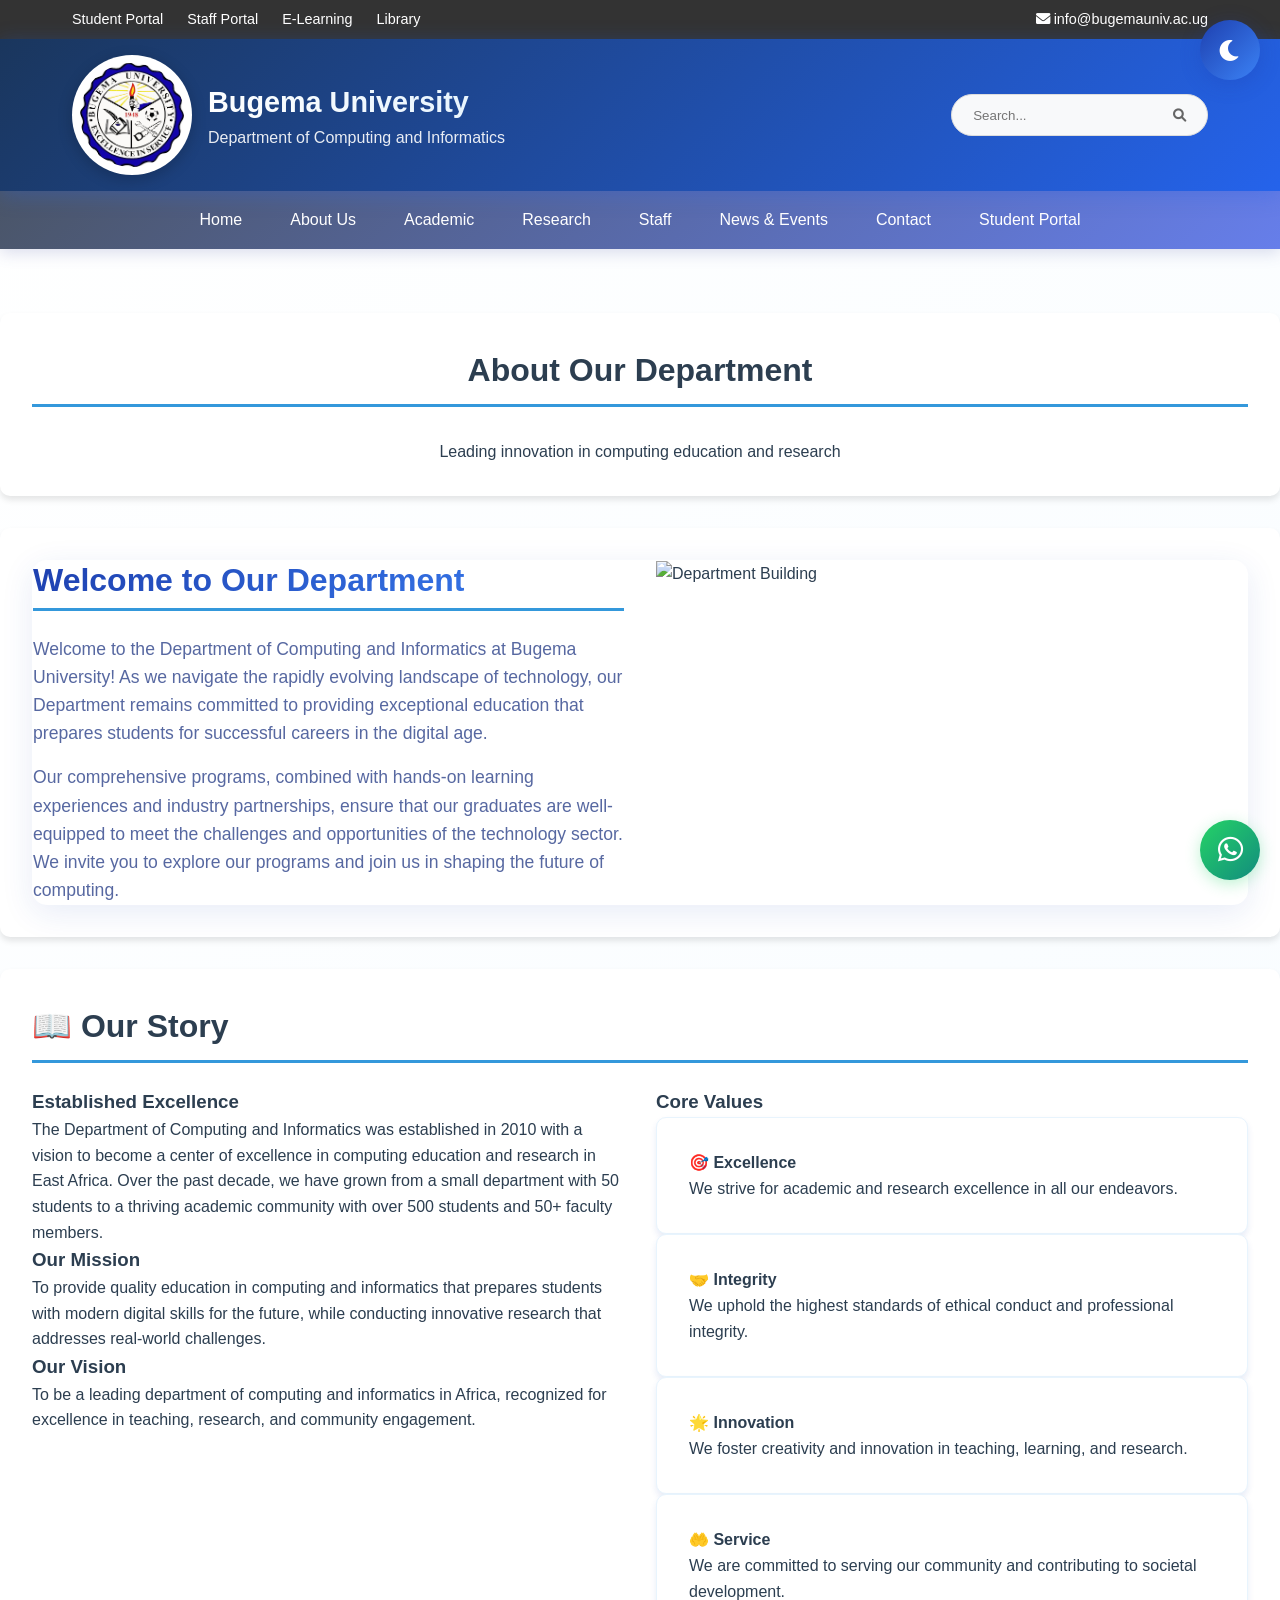
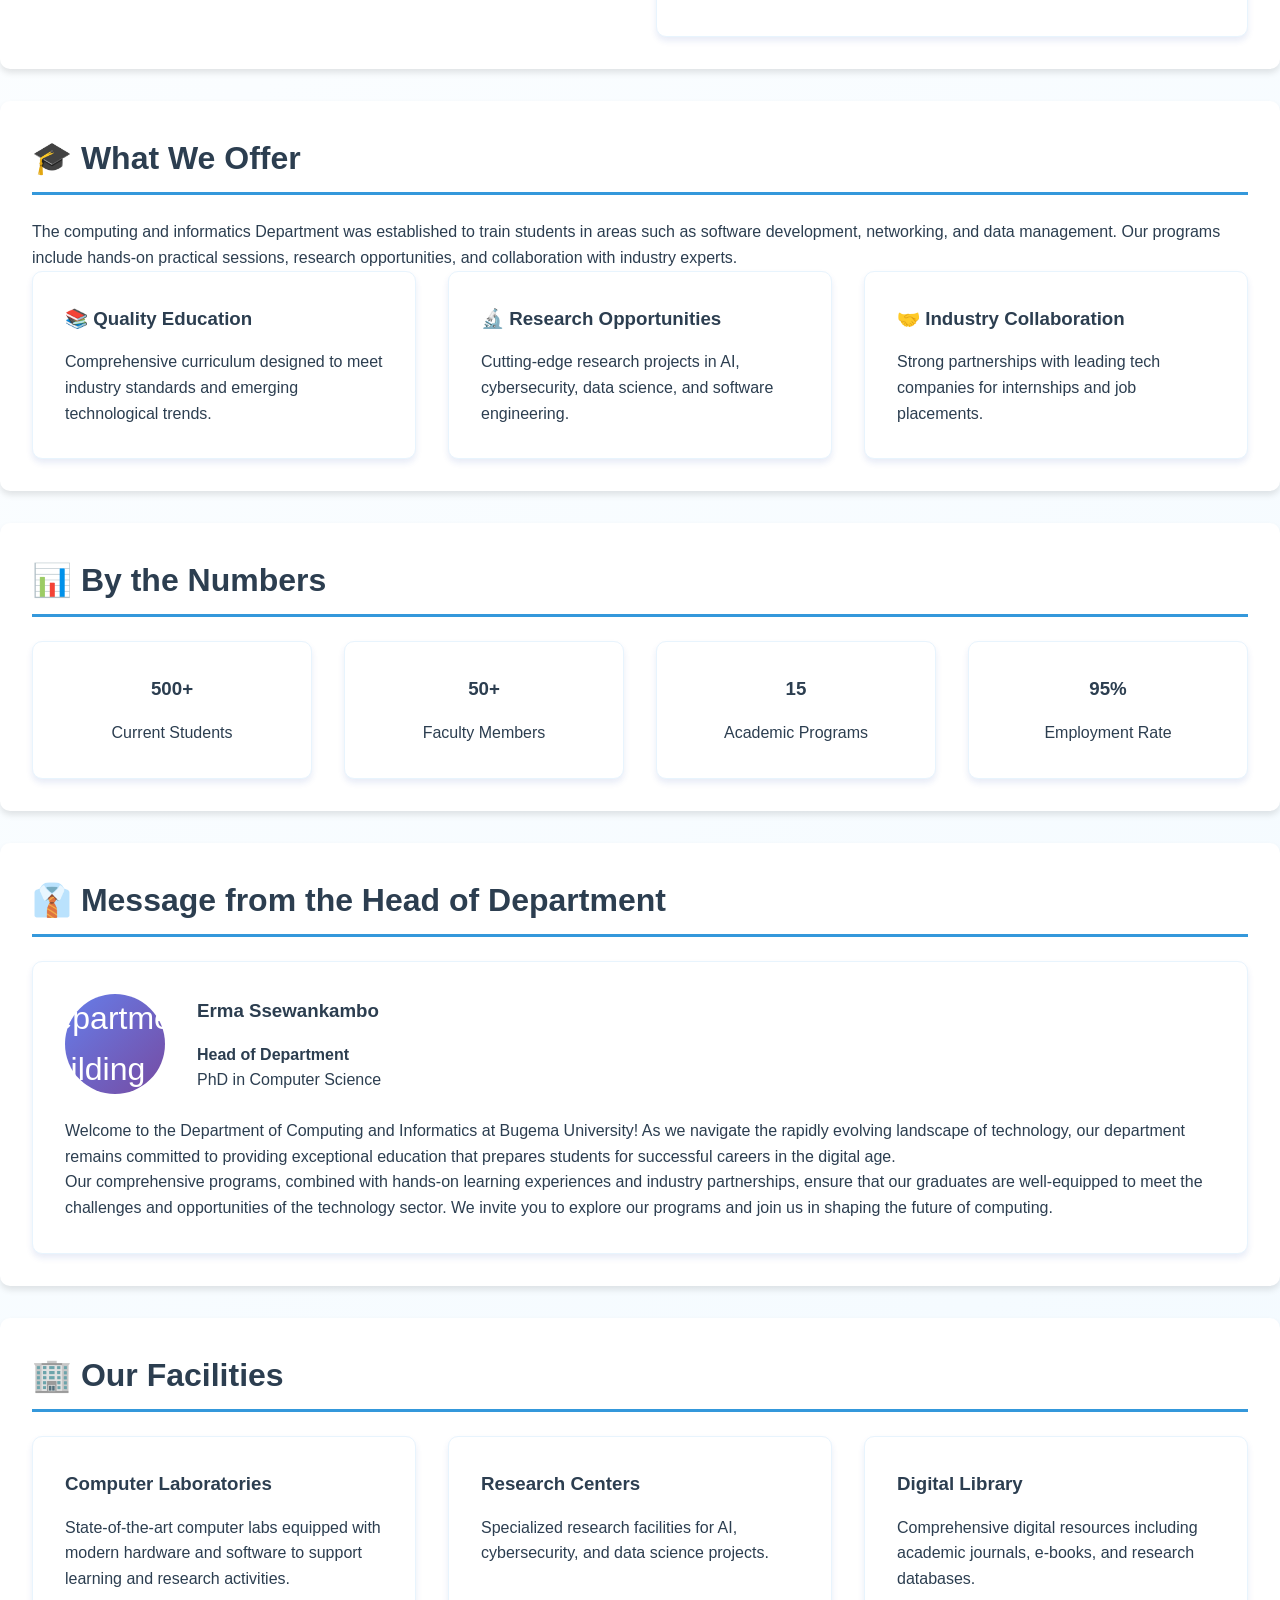
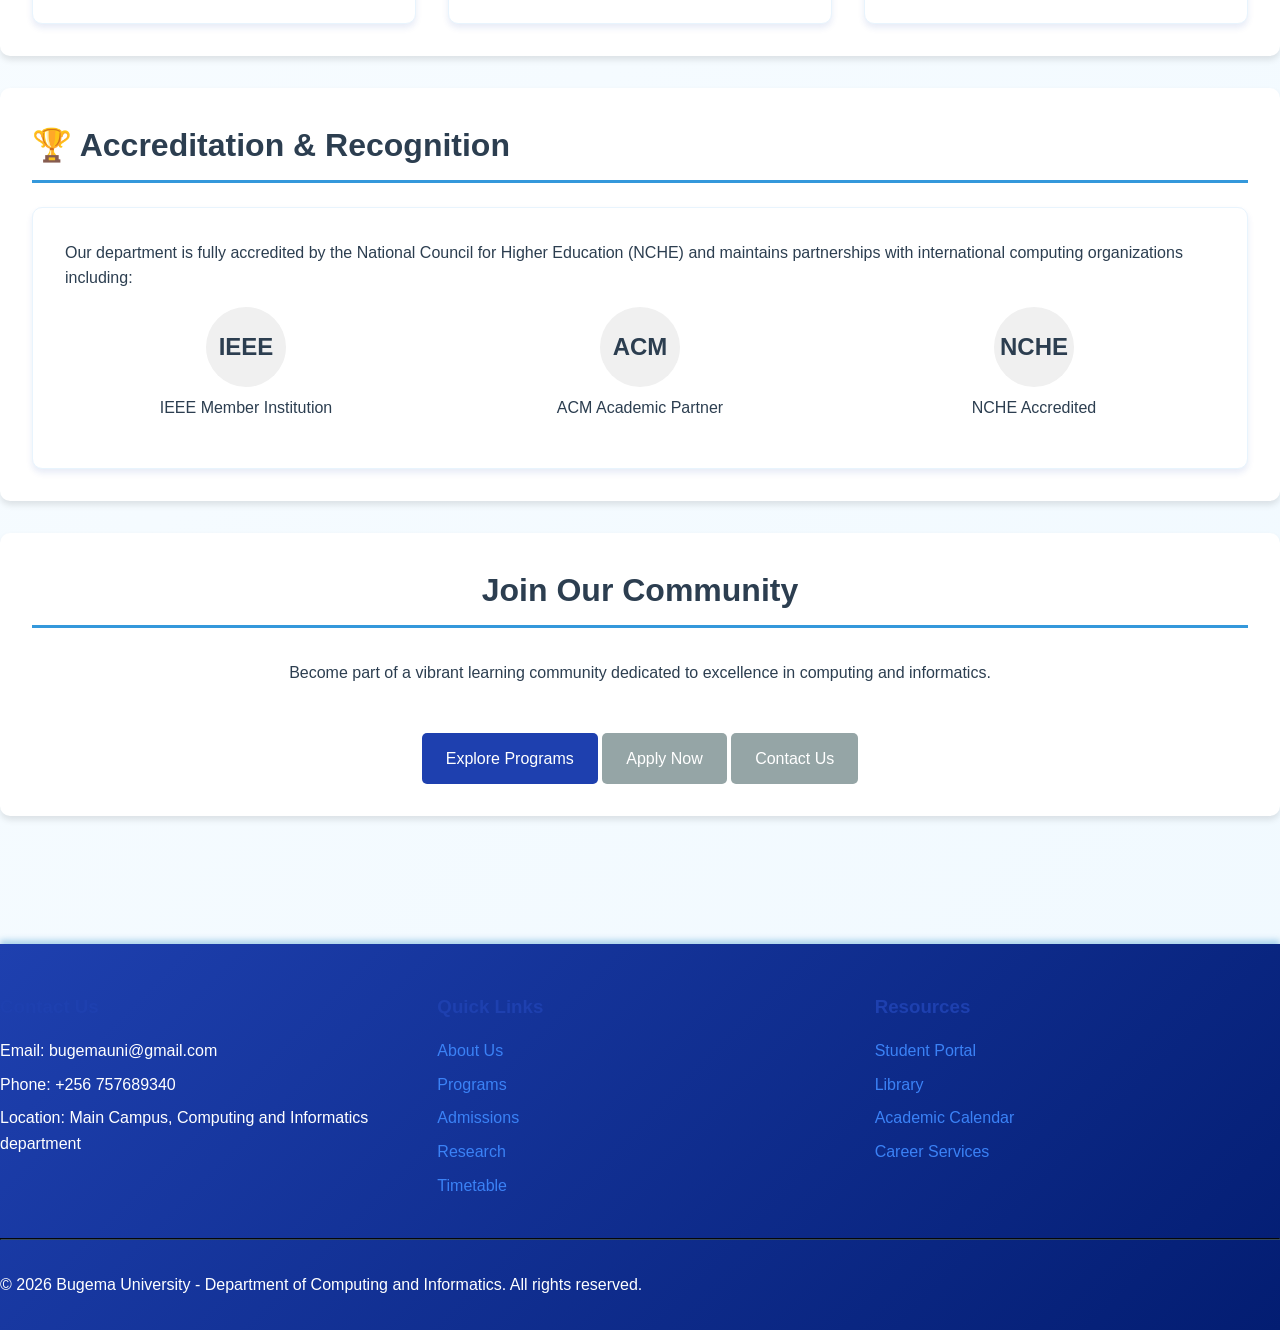
==== commit aa39d0af: "Update about.html" ====
--- a/about.html
+++ b/about.html
@@ -31,7 +31,7 @@
     <header>
         <div class="header-content">
             <div class="logo-container">
-                <img src="IMG/it.jpg" alt="Bugema University Logo" class="logo">
+                <img src="it.jpg" alt="Bugema University Logo" class="logo">
                 <div class="header-text">
                     <h1>Bugema University</h1>
                     <p>Department of Computing and Informatics</p>
@@ -532,4 +532,4 @@
         </a>
     </div>
 </body>
-</html>+</html>
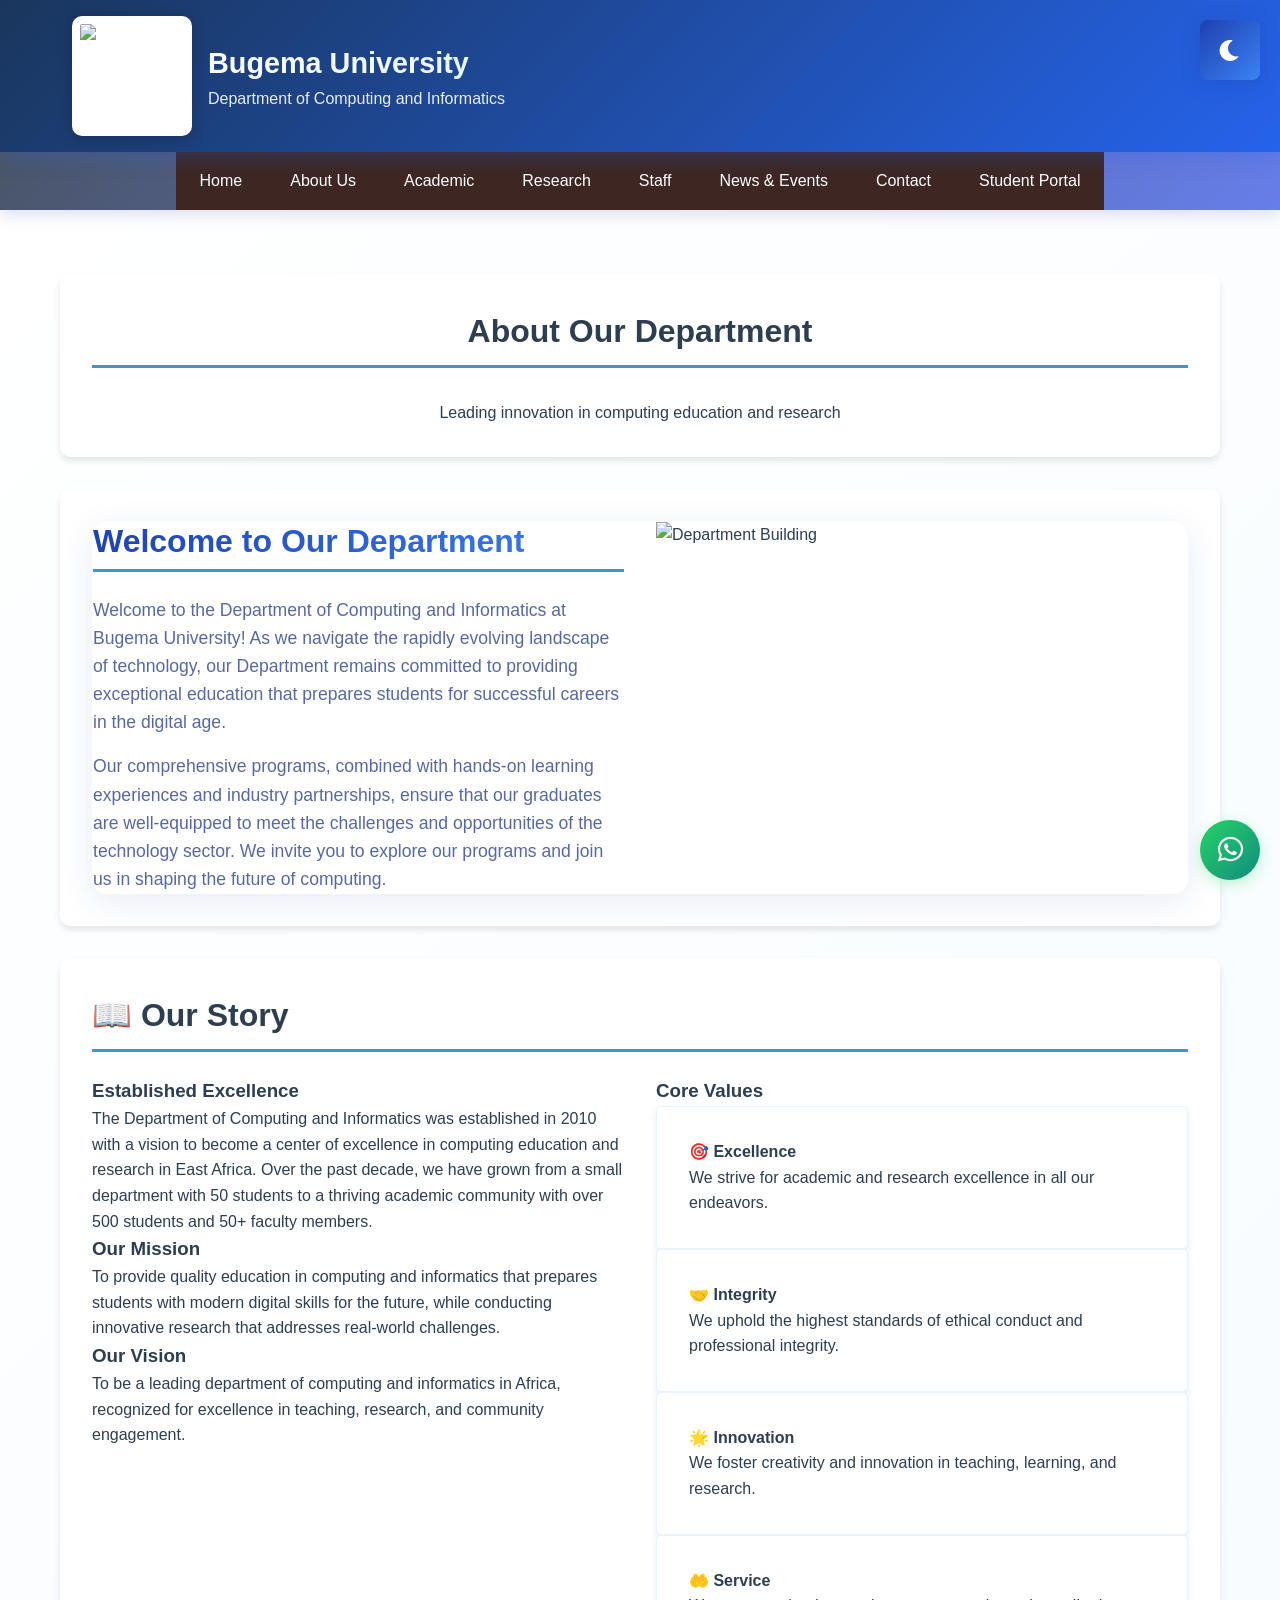
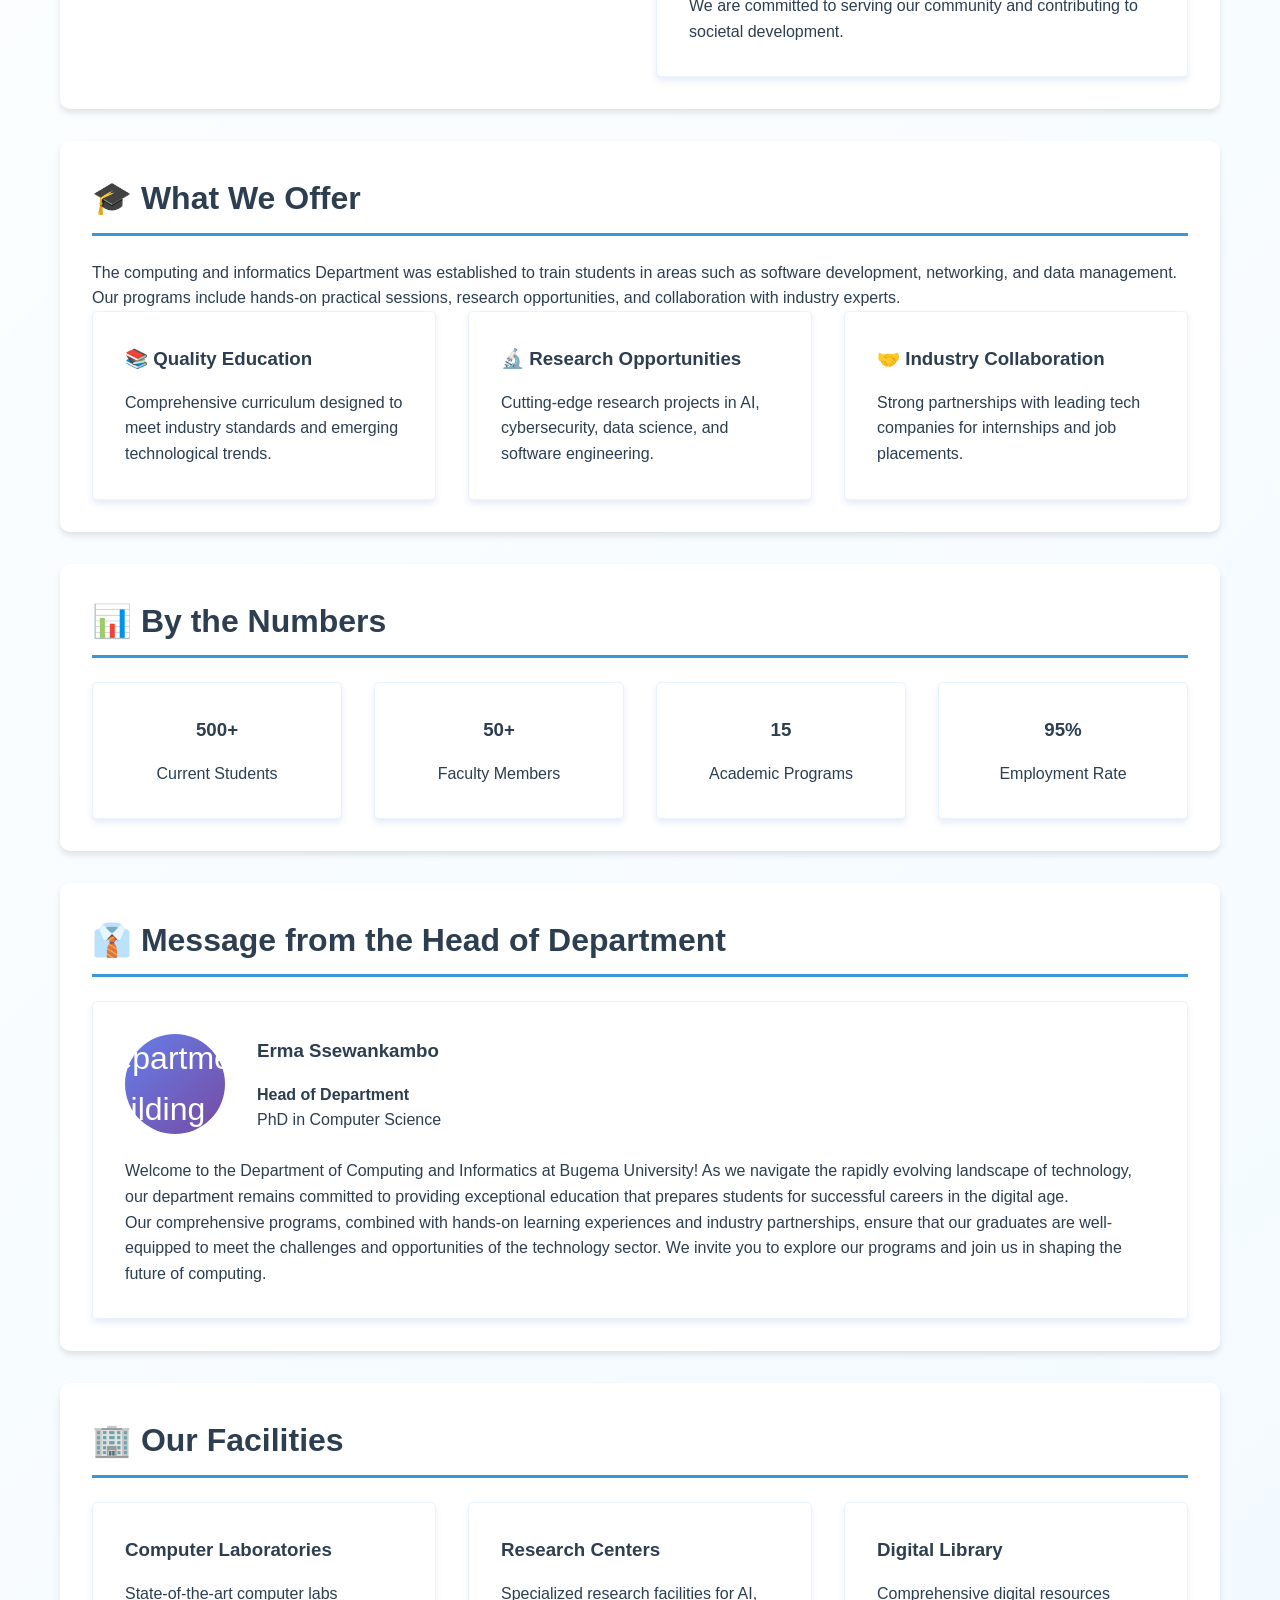
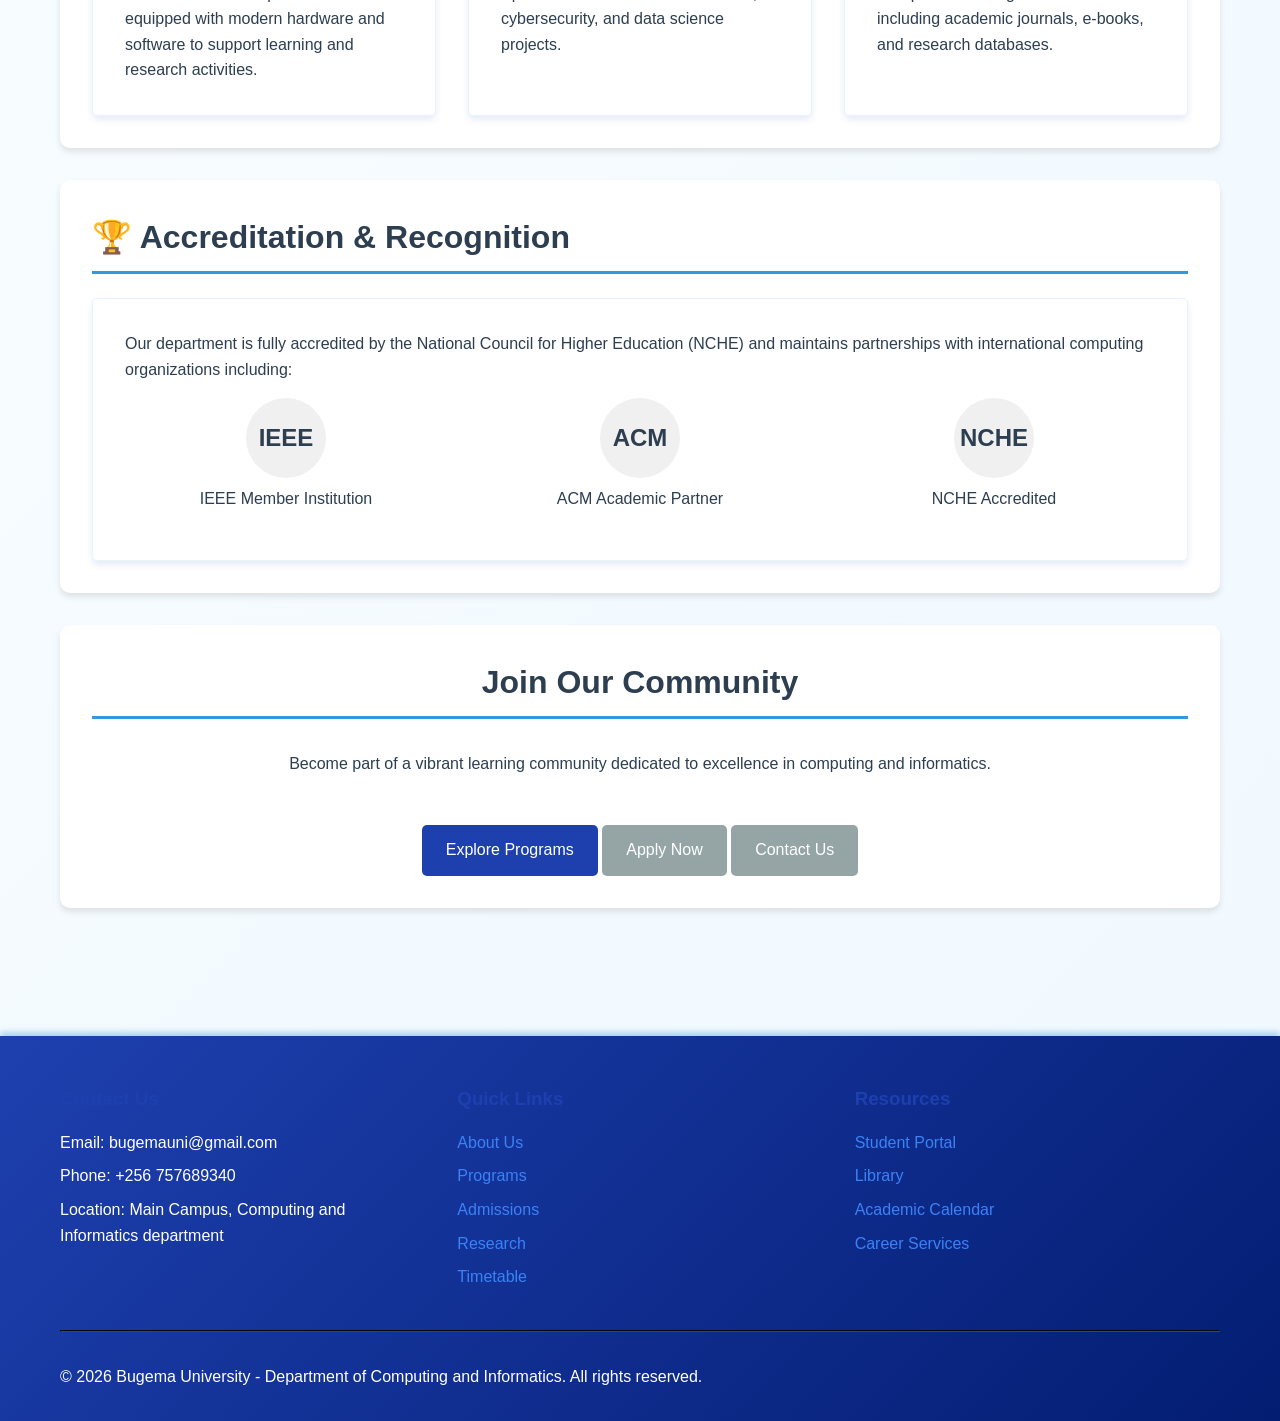
==== commit 3038e640: "Add files via upload" ====
--- a/about.html
+++ b/about.html
@@ -12,41 +12,17 @@
     <button class="theme-toggle" id="themeToggle" aria-label="Toggle dark/light mode">
         <i class="fas fa-moon icon" id="themeIcon"></i>
     </button>
-
-    <!-- Top Bar -->
-    <div class="top-bar">
-        <div class="container">
-            <div class="top-bar-left">
-                <a href="https://eportal.bugemauniv.ac.ug/" target="_blank">Student Portal</a>
-                <a href="https://erms.bugemauniv.ac.ug/buerms/" target="_blank">Staff Portal</a>
-                <a href="https://elearning.bugemauniv.ac.ug/" target="_blank">E-Learning</a>
-                <a href="https://lib.bugemauniv.ac.ug/" target="_blank">Library</a>
-            </div>
-            <div class="top-bar-right">
-                <a href="mailto:info@bugemauniv.ac.ug"><i class="fas fa-envelope"></i> info@bugemauniv.ac.ug</a>
-            </div>
-        </div>
-    </div>
-
-    <header>
+<header>
         <div class="header-content">
             <div class="logo-container">
-                <img src="it.jpg" alt="Bugema University Logo" class="logo">
+                <img src="IMG/it.jpg" alt="Bugema University Logo" class="logo" >
                 <div class="header-text">
                     <h1>Bugema University</h1>
                     <p>Department of Computing and Informatics</p>
                 </div>
             </div>
-            <div class="header-actions">
-                <div class="search-box">
-                    <input type="text" placeholder="Search..." class="search-input">
-                    <button class="search-btn"><i class="fas fa-search"></i></button>
-                </div>
-            </div>
         </div>
-    </header>
-
-    <nav>
+    </header><nav>
         <div class="nav-container">
             <ul class="nav-list">
                 <li><a href="index.html">Home</a></li>
@@ -200,7 +176,7 @@
                     <div style="display: flex; align-items: center; gap: 2rem; margin-bottom: 1.5rem;">
                         <div style="width: 100px; height: 100px; background: linear-gradient(135deg, #667eea 0%, #764ba2 100%); border-radius: 50%; display: flex; align-items: center; justify-content: center; color: white; font-size: 2rem; flex-shrink: 0;">
                             <section >
-                <img src="IMG/hod.png" alt="Department Building" style="width: 9500px; height: 150px; object-fit: cover; border-radius: 90px;">
+                <img src="IMG/hod.png" alt="Department Building" style="width: 9500px; height: 150px; object-fit: cover; border-radius: 100px;">
             </section>
                         </div>
                         <div>
@@ -532,4 +508,4 @@
         </a>
     </div>
 </body>
-</html>
+</html>
--- a/styles.css
+++ b/styles.css
@@ -11,7 +11,9 @@
     line-height: 1.6;
     color: #2c3e50;
     background: linear-gradient(135deg, #ffffff 0%, #f0f9ff 100%);
-}{
+}
+
+.container {
     max-width: 1200px;
     margin: 0 auto;
     padding: 0 20px;
@@ -52,7 +54,7 @@
 .logo {
     width: 120px;
     height: 120px;
-    border-radius: 50%;
+    border-radius: 10px;
     object-fit: cover;
     transition: transform 0.3s ease;
     box-shadow: 0 4px 15px rgba(0, 0, 0, 0.2);
@@ -70,7 +72,7 @@
     right: -4px;
     bottom: -4px;
     background: linear-gradient(135deg, #ffffff 0%, #f8fafc 100%);
-    border-radius: 50%;
+    border-radius: 12px;
     z-index: -1;
     box-shadow: 0 4px 20px rgba(255, 255, 255, 0.5);
 }
@@ -132,35 +134,15 @@
     color: #f0f0f0;
 }
 
-/* Header Actions - Makerere Style */
-.header-actions {
-    display: flex;
-    align-items: center;
-}
-
-.search-box {
-    display: flex;
-    align-items: center;
-    background: #f8f9fa;
-    border-radius: 25px;
-    padding: 0.5rem 1rem;
-    border: 1px solid #ddd;
-}
-
-.search-input {
-    border: none;
-    background: transparent;
-    padding: 0.3rem;
-    width: 200px;
-    outline: none;
-}
-
-.search-btn {
-    background: none;
-    border: none;
-    color: #666;
-    cursor: pointer;
-    padding: 0.3rem;
+/* Header Styles - Enhanced Dark Blue */
+header {
+    background: linear-gradient(135deg, #1a365d 0%, #2563eb 100%);
+    color: white;
+    padding: 1rem 0;
+    box-shadow: 0 4px 20px rgba(37, 99, 235, 0.3);
+    position: sticky;
+    top: 0;
+    z-index: 100;
 }
 
 /* Hero Section - Makerere Style */
@@ -228,7 +210,7 @@
     padding: 1rem 2.5rem;
     text-decoration: none;
     border: 2px solid white;
-    border-radius: 5px;
+    border-radius: 3px;
     font-weight: 600;
     font-size: 1.1rem;
     transition: all 0.3s ease;
@@ -242,7 +224,7 @@
     transform: translateY(-2px);
 }
 
-/* Quick Links Section - Enhanced */
+
 .quick-links-section {
     background: linear-gradient(135deg, #f8fafc 0%, #e0f2fe 100%);
     padding: 4rem 0;
@@ -267,7 +249,7 @@
 .quick-link-item {
     background: white;
     padding: 2rem;
-    border-radius: 8px;
+    border-radius: 5px;
     box-shadow: 0 2px 10px rgba(0, 0, 0, 0.1);
 }
 
@@ -324,7 +306,7 @@
 .news-item {
     background: white;
     padding: 2rem;
-    border-radius: 8px;
+    border-radius: 5px;
     box-shadow: 0 2px 10px rgba(0, 0, 0, 0.1);
     transition: transform 0.3s ease;
 }
@@ -393,7 +375,7 @@
     gap: 1.5rem;
     background: white;
     padding: 1.5rem;
-    border-radius: 8px;
+    border-radius: 5px;
     box-shadow: 0 2px 10px rgba(0, 0, 0, 0.1);
     transition: transform 0.3s ease;
 }
@@ -406,7 +388,7 @@
     min-width: 70px;
     height: 70px;
     background: #1e40af;
-    border-radius: 8px;
+    border-radius: 5px;
     display: flex;
     flex-direction: column;
     align-items: center;
@@ -542,13 +524,10 @@
 .portal-card {
     background: white;
     padding: 2.5rem;
-    border-radius: 15px;
+    border-radius: 8px;
     box-shadow: 0 10px 30px rgba(0, 0, 0, 0.1);
     text-align: center;
     transition: all 0.3s ease;
-    border: 1px solid #e8f4fd;
-    position: relative;
-    overflow: hidden;
 }
 
 .portal-card::before {
@@ -599,6 +578,19 @@
     font-size: 1rem;
 }
 
+.portal-card .btn-primary-makerere {
+    background: linear-gradient(135deg, #1e40af 0%, #3b82f6 100%);
+    color: white;
+    padding: 1rem 2.5rem;
+    text-decoration: none;
+    border-radius: 3px;
+    font-weight: 600;
+    font-size: 1.1rem;
+    transition: all 0.3s ease;
+    display: inline-block;
+    font-size: 0.95rem;
+}
+
 .portal-card .btn-primary {
     background: linear-gradient(135deg, #1e40af 0%, #3b82f6 100%);
     color: white;
@@ -663,12 +655,10 @@
 .staff-card {
     background: linear-gradient(135deg, #ffffff 0%, #f8fafc 100%);
     padding: 2rem;
-    border-radius: 15px;
+    border-radius: 8px;
     box-shadow: 0 8px 25px rgba(0, 0, 0, 0.1);
     transition: all 0.3s ease;
     border: 1px solid #e2e8f0;
-    position: relative;
-    overflow: hidden;
 }
 
 .staff-card::before {
@@ -690,7 +680,7 @@
     width: 180px;
     height: 180px;
     margin: 0 auto 1.5rem;
-    border-radius: 50%;
+    border-radius: 10px;
     overflow: hidden;
     position: relative;
     border: 4px solid #e8f4fd;
@@ -707,7 +697,7 @@
     left: -2px;
     right: -2px;
     bottom: -2px;
-    border-radius: 50%;
+    border-radius: 12px;
     border: 2px solid transparent;
     background: linear-gradient(135deg, #1e40af, #3b82f6, #06b6d4, #10b981, #3b82f6, #1e40af);
     z-index: -1;
@@ -723,7 +713,7 @@
     width: 100%;
     height: 100%;
     object-fit: cover;
-    border-radius: 50%;
+    border-radius: 6px;
     transition: transform 0.3s ease;
 }
 
@@ -736,6 +726,102 @@
     margin-bottom: 0.5rem;
     color: #1e40af;
     font-weight: 600;
+}
+
+/* Academic Staff by Course Areas - Center Aligned */
+.academic-staff-section {
+    text-align: center;
+}
+
+.academic-staff-section .section {
+    text-align: center;
+}
+
+.academic-staff-section .grid {
+    justify-content: center;
+    text-align: center;
+}
+
+.academic-staff-section .faculty-profile {
+    margin: 0 auto;
+    text-align: center;
+    background: white;
+    border-radius: 8px;
+    padding: 2rem;
+    box-shadow: 0 10px 30px rgba(0, 0, 0, 0.1);
+    transition: all 0.3s ease;
+}
+
+.academic-staff-section .faculty-profile:hover {
+    transform: translateY(-5px);
+    box-shadow: 0 15px 35px rgba(0, 0, 0, 0.15);
+}
+
+.academic-staff-section .faculty-header {
+    display: flex;
+    gap: 2rem;
+    align-items: center;
+    margin-bottom: 2rem;
+    text-align: center;
+}
+
+.academic-staff-section .faculty-avatar {
+    width: 150px;
+    height: 150px;
+    border-radius: 10px;
+    overflow: hidden;
+    border: 3px solid #e8f4fd;
+    background: linear-gradient(135deg, #f0f9ff 0%, #e0f2fe 100%);
+    padding: 3px;
+    flex-shrink: 0;
+    margin: 0 auto 1.5rem;
+    text-align: center;
+}
+
+.academic-staff-section .faculty-info {
+    flex: 1;
+    text-align: center;
+}
+
+.academic-staff-section .faculty-info h3 {
+    font-size: 1.2rem;
+    margin-bottom: 1rem;
+    color: #1e40af;
+    font-weight: 600;
+}
+
+.academic-staff-section .faculty-info p {
+    margin: 0.5rem 0;
+    font-size: 0.95rem;
+    color: #64748b;
+}
+
+.academic-staff-section .faculty-section {
+    margin-top: 1.5rem;
+    padding-top: 1.5rem;
+    border-top: 1px solid #e8f4fd;
+    text-align: center;
+}
+
+.academic-staff-section .faculty-section h4 {
+    font-size: 1.1rem;
+    margin-bottom: 1rem;
+    color: #1e40af;
+    font-weight: 600;
+    text-align: center;
+}
+
+.academic-staff-section .faculty-section ul {
+    list-style: none;
+    padding: 0;
+    text-align: center;
+}
+
+.academic-staff-section .faculty-section li {
+    padding: 0.5rem 0;
+    border-bottom: 1px solid #f1f5f9;
+    font-size: 0.9rem;
+    color: #64748b;
 }
 
 .staff-contact {
@@ -760,11 +846,10 @@
 
 .faculty-profile {
     background: white;
-    border-radius: 20px;
+    border-radius: 8px;
     padding: 2rem;
     box-shadow: 0 10px 30px rgba(0, 0, 0, 0.1);
     transition: all 0.3s ease;
-    border: 1px solid #e8f4fd;
 }
 
 .faculty-profile:hover {
@@ -782,7 +867,7 @@
 .faculty-avatar {
     width: 150px;
     height: 150px;
-    border-radius: 50%;
+    border-radius: 10px;
     overflow: hidden;
     border: 3px solid #e8f4fd;
     background: linear-gradient(135deg, #f0f9ff 0%, #e0f2fe 100%);
@@ -830,6 +915,29 @@
     border-bottom: 1px solid #f1f5f9;
     font-size: 0.9rem;
     color: #64748b;
+}
+
+/* Page Centering Utility */
+.page-center {
+    display: flex;
+    justify-content: center;
+    align-items: center;
+    text-align: center;
+    margin: 0 auto;
+    width: 100%;
+    min-height: 50vh;
+}
+
+.page-center-content {
+    display: flex;
+    flex-direction: column;
+    justify-content: center;
+    align-items: center;
+    text-align: center;
+    margin: 0 auto;
+    max-width: 1200px;
+    width: 100%;
+    padding: 2rem;
 }
 
 .research-interests {
@@ -896,11 +1004,11 @@
     transition: all 0.3s ease;
     border-radius: 0;
     border: none;
-    background: transparent;
+    background: #3e2723;
 }
 
 .nav-list a:hover {
-    background: linear-gradient(135deg, #5a6268 0%, #343a40 100%);
+    background: linear-gradient(135deg, #5d4037 0%, #4e342e 100%);
     color: #ffffff;
     border-radius: 0;
 }
@@ -913,7 +1021,7 @@
     position: absolute;
     top: 100%;
     left: 0;
-    background: linear-gradient(135deg, #6c757d 0%, #495057 100%);
+    background: linear-gradient(135deg, #4e342e 0%, #3e2723 100%);
     min-width: 200px;
     box-shadow: 0 8px 16px rgba(0, 0, 0, 0.2);
     z-index: 1000;
@@ -943,7 +1051,7 @@
 }
 
 .dropdown-content a:hover {
-    background: linear-gradient(135deg, #5a6268 0%, #343a40 100%);
+    background: linear-gradient(135deg, #5d4037 0%, #4e342e 100%);
     color: #ffffff;
     border-radius: 0;
 }
@@ -996,7 +1104,7 @@
 .card {
     background: white;
     border: 1px solid #e8f4fd;
-    border-radius: 10px;
+    border-radius: 5px;
     padding: 2rem;
     box-shadow: 0 4px 6px rgba(30, 64, 175, 0.1);
     transition: transform 0.3s ease, box-shadow 0.3s ease;
@@ -2273,7 +2381,7 @@
     z-index: 1000;
     background: linear-gradient(135deg, #1e40af 0%, #3b82f6 100%);
     border: none;
-    border-radius: 50%;
+    border-radius: 8px;
     width: 60px;
     height: 60px;
     cursor: pointer;
@@ -2418,7 +2526,7 @@
 }
 
 body.dark-mode nav {
-    background: linear-gradient(135deg, #2d2d2d 0%, #404040 100%);
+    background: linear-gradient(135deg, #3e2723 0%, #4e342e 100%);
 }
 
 body.dark-mode .nav-list a {
@@ -2430,8 +2538,8 @@
 }
 
 body.dark-mode .dropdown-content {
-    background: #2d2d2d;
-    border: 1px solid #555555;
+    background: #3e2723;
+    border: 1px solid #4e342e;
 }
 
 body.dark-mode .dropdown-content a {
@@ -2439,7 +2547,7 @@
 }
 
 body.dark-mode .dropdown-content a:hover {
-    background: #404040;
+    background: #4e342e;
 }
 
 /* Smooth theme transition */
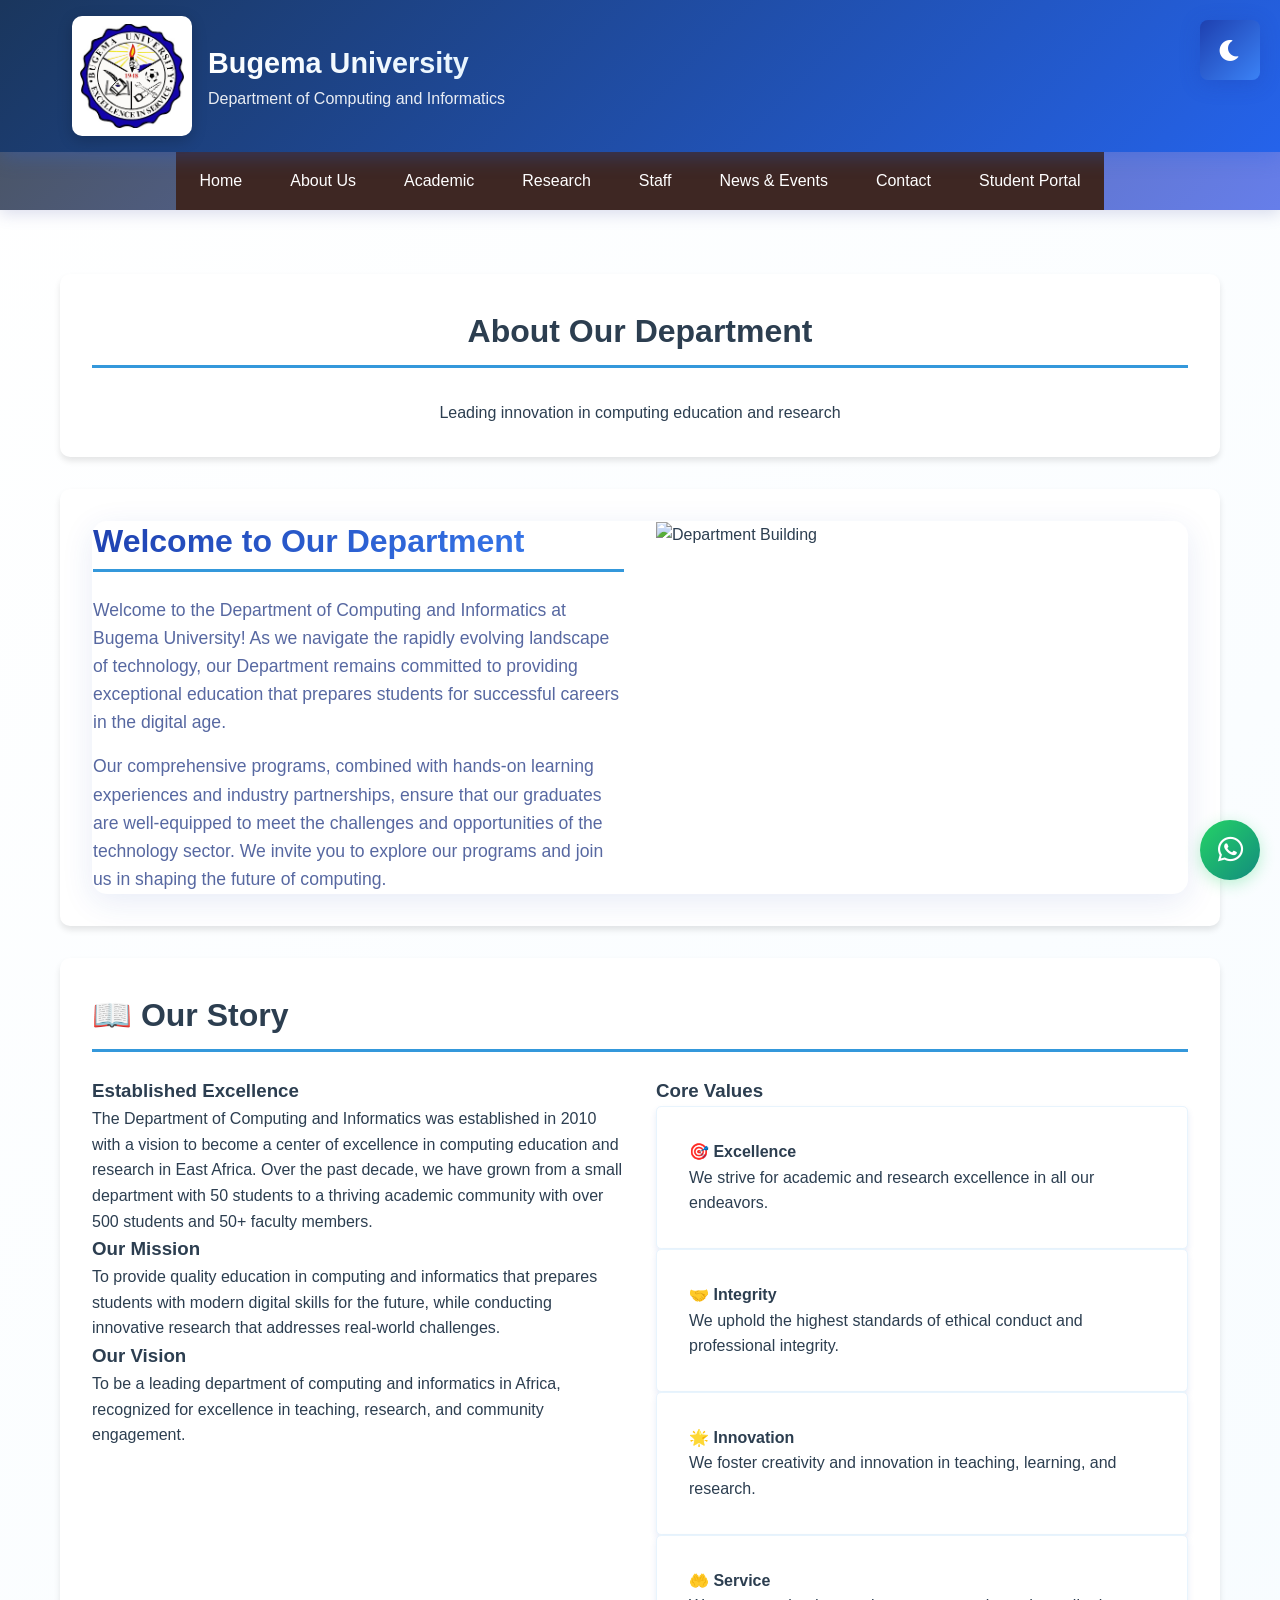
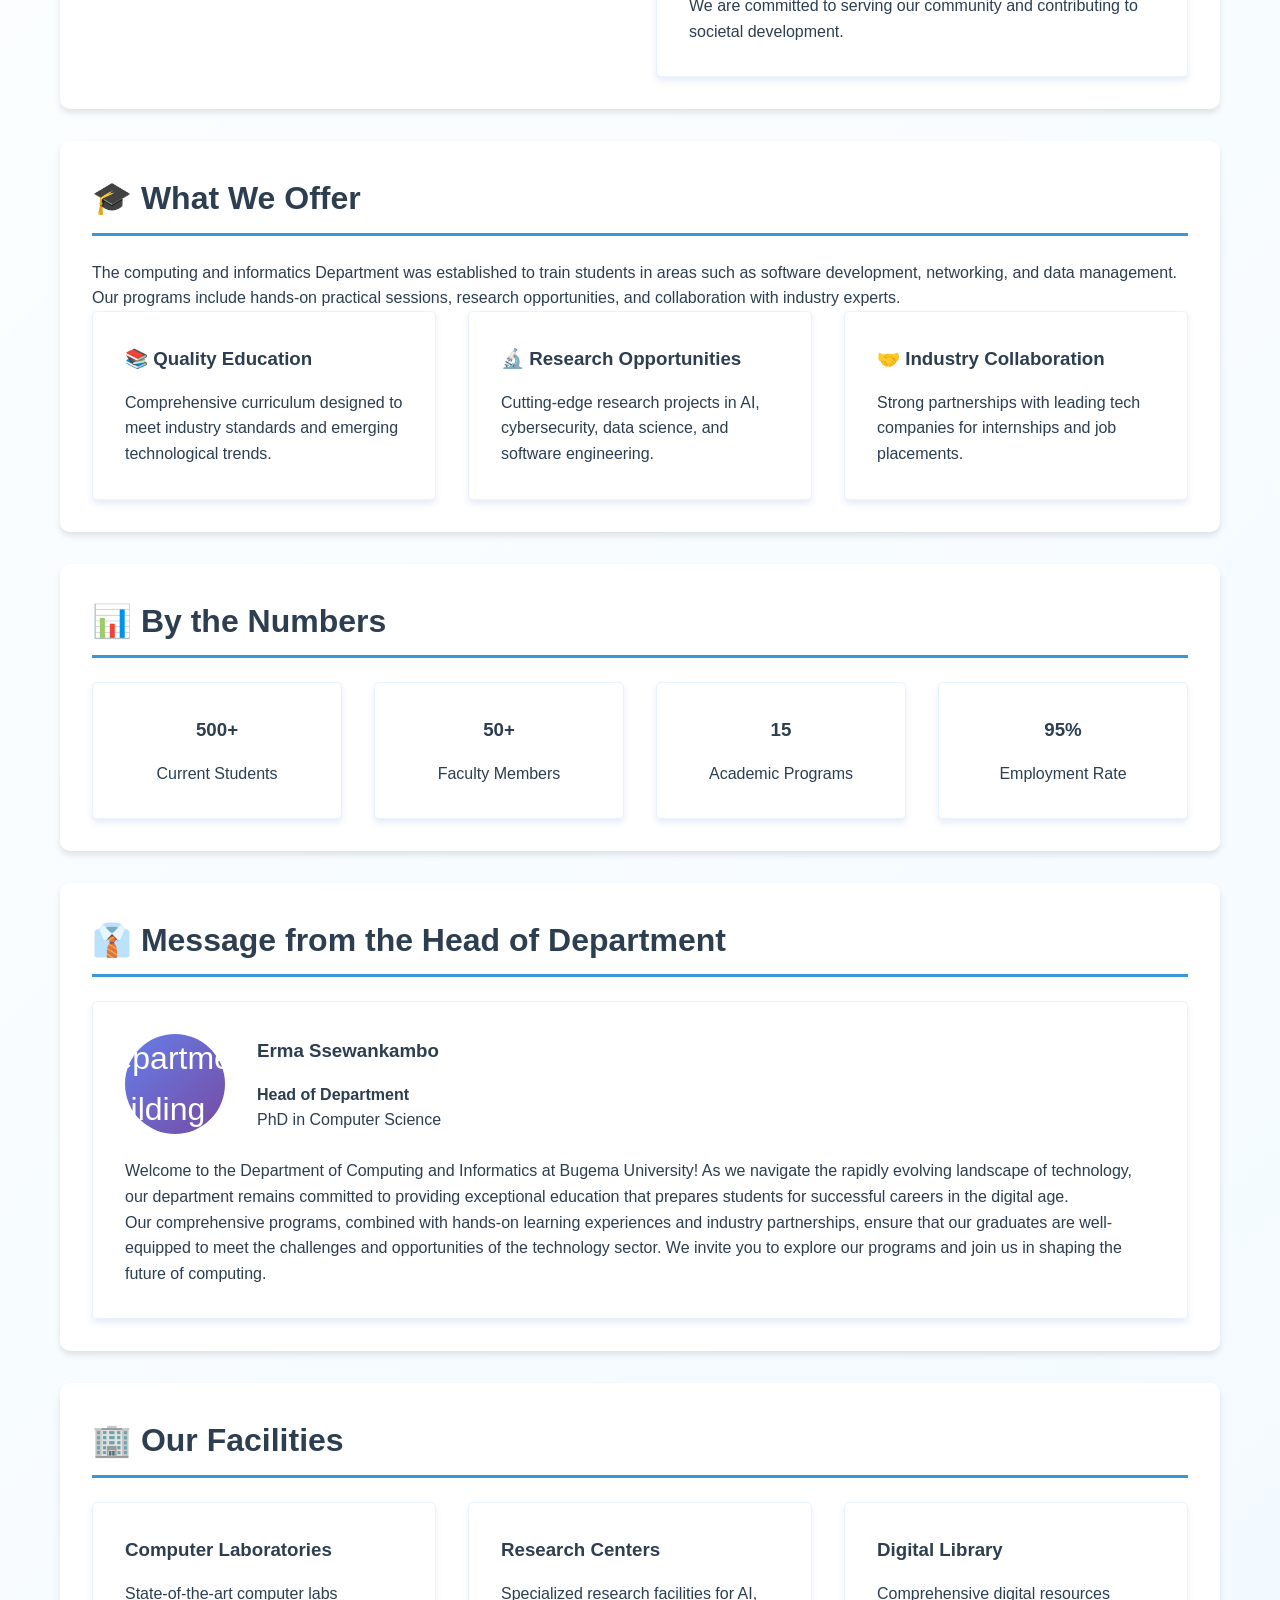
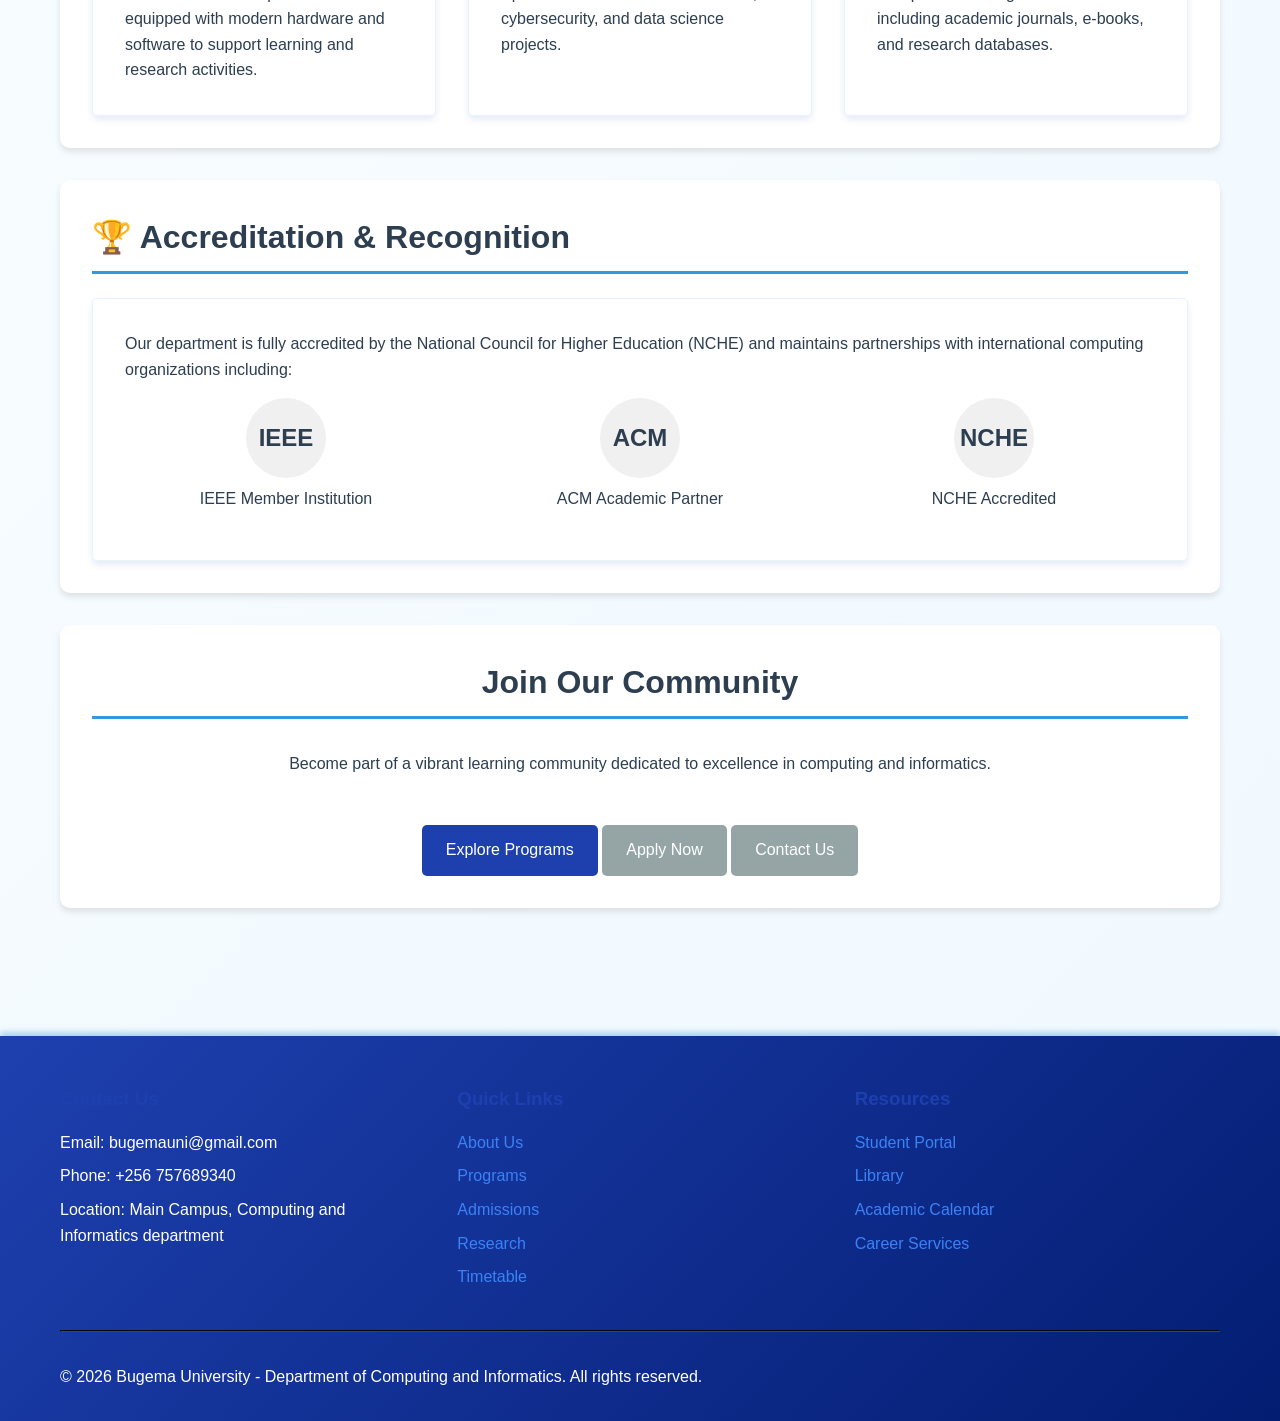
==== commit 01155024: "Update about.html" ====
--- a/about.html
+++ b/about.html
@@ -15,7 +15,7 @@
 <header>
         <div class="header-content">
             <div class="logo-container">
-                <img src="IMG/it.jpg" alt="Bugema University Logo" class="logo" >
+                <img src="it.jpg" alt="Bugema University Logo" class="logo" >
                 <div class="header-text">
                     <h1>Bugema University</h1>
                     <p>Department of Computing and Informatics</p>
@@ -508,4 +508,4 @@
         </a>
     </div>
 </body>
-</html>+</html>
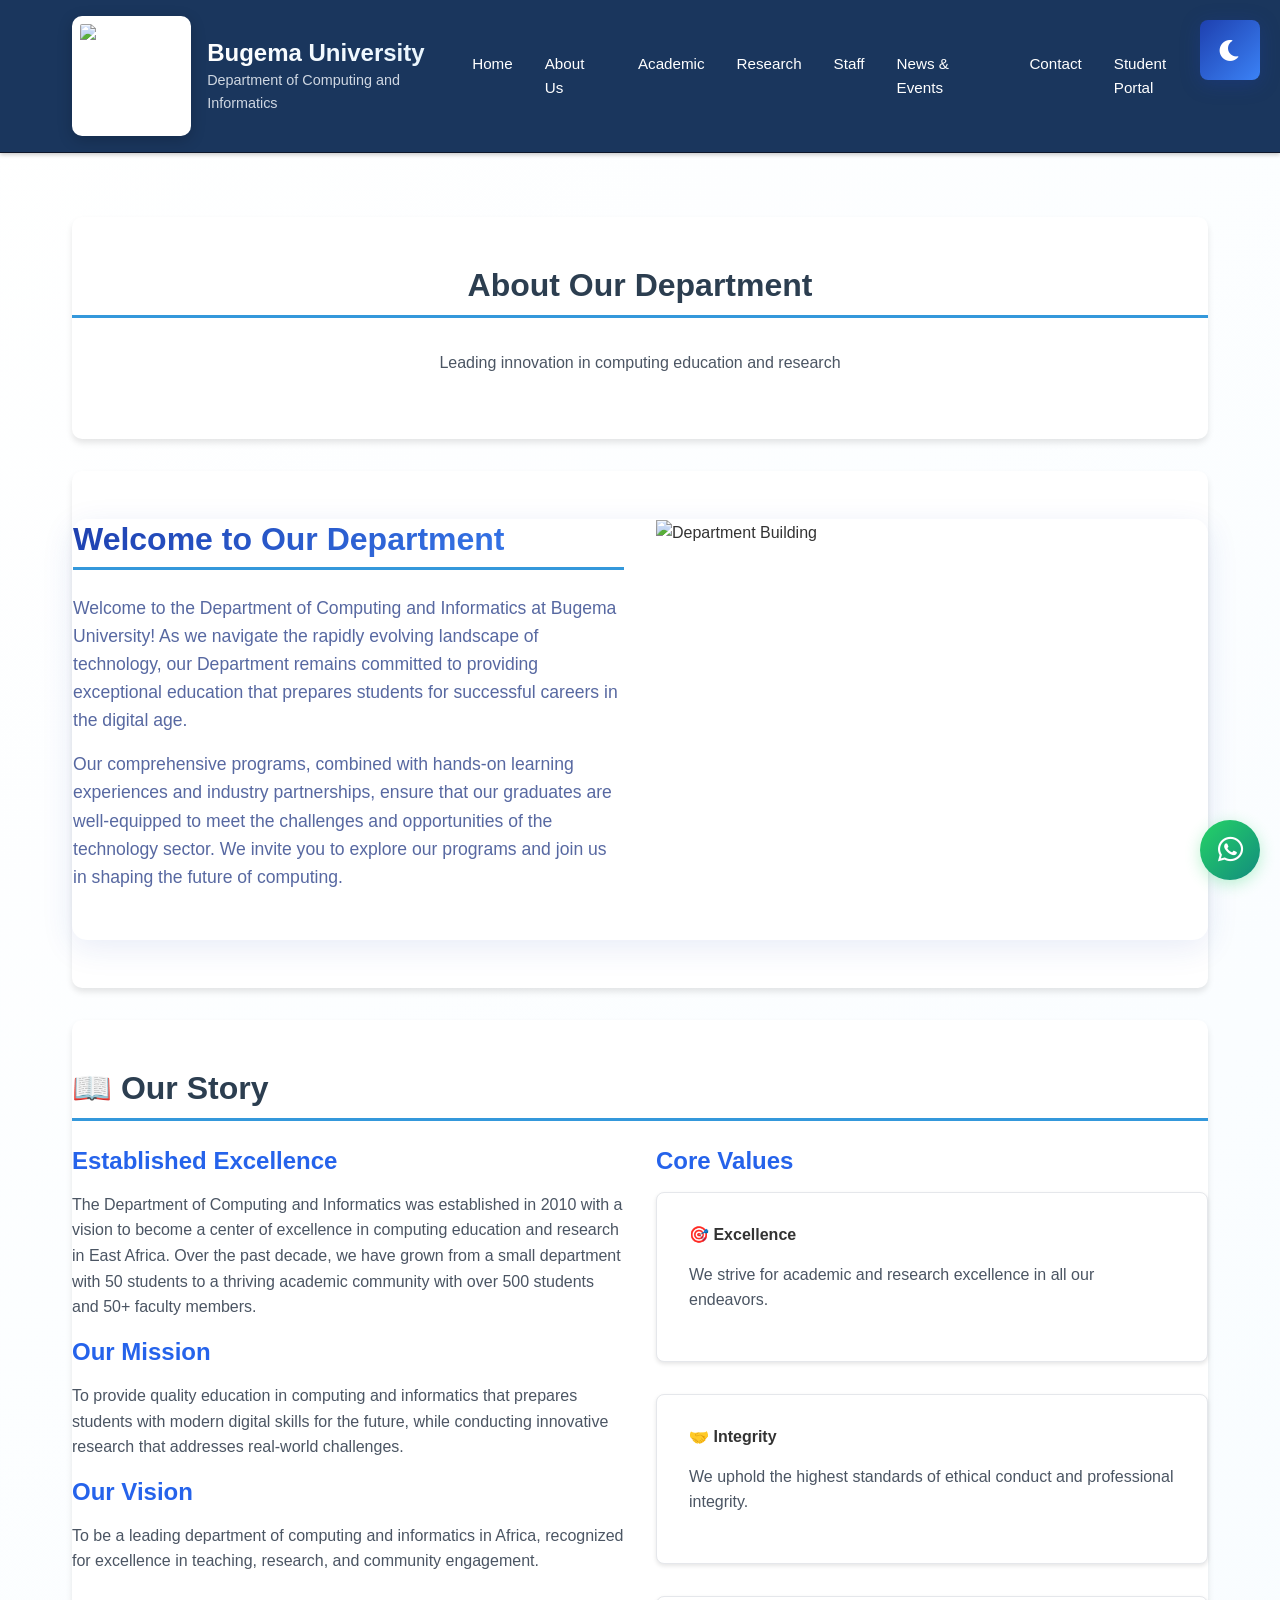
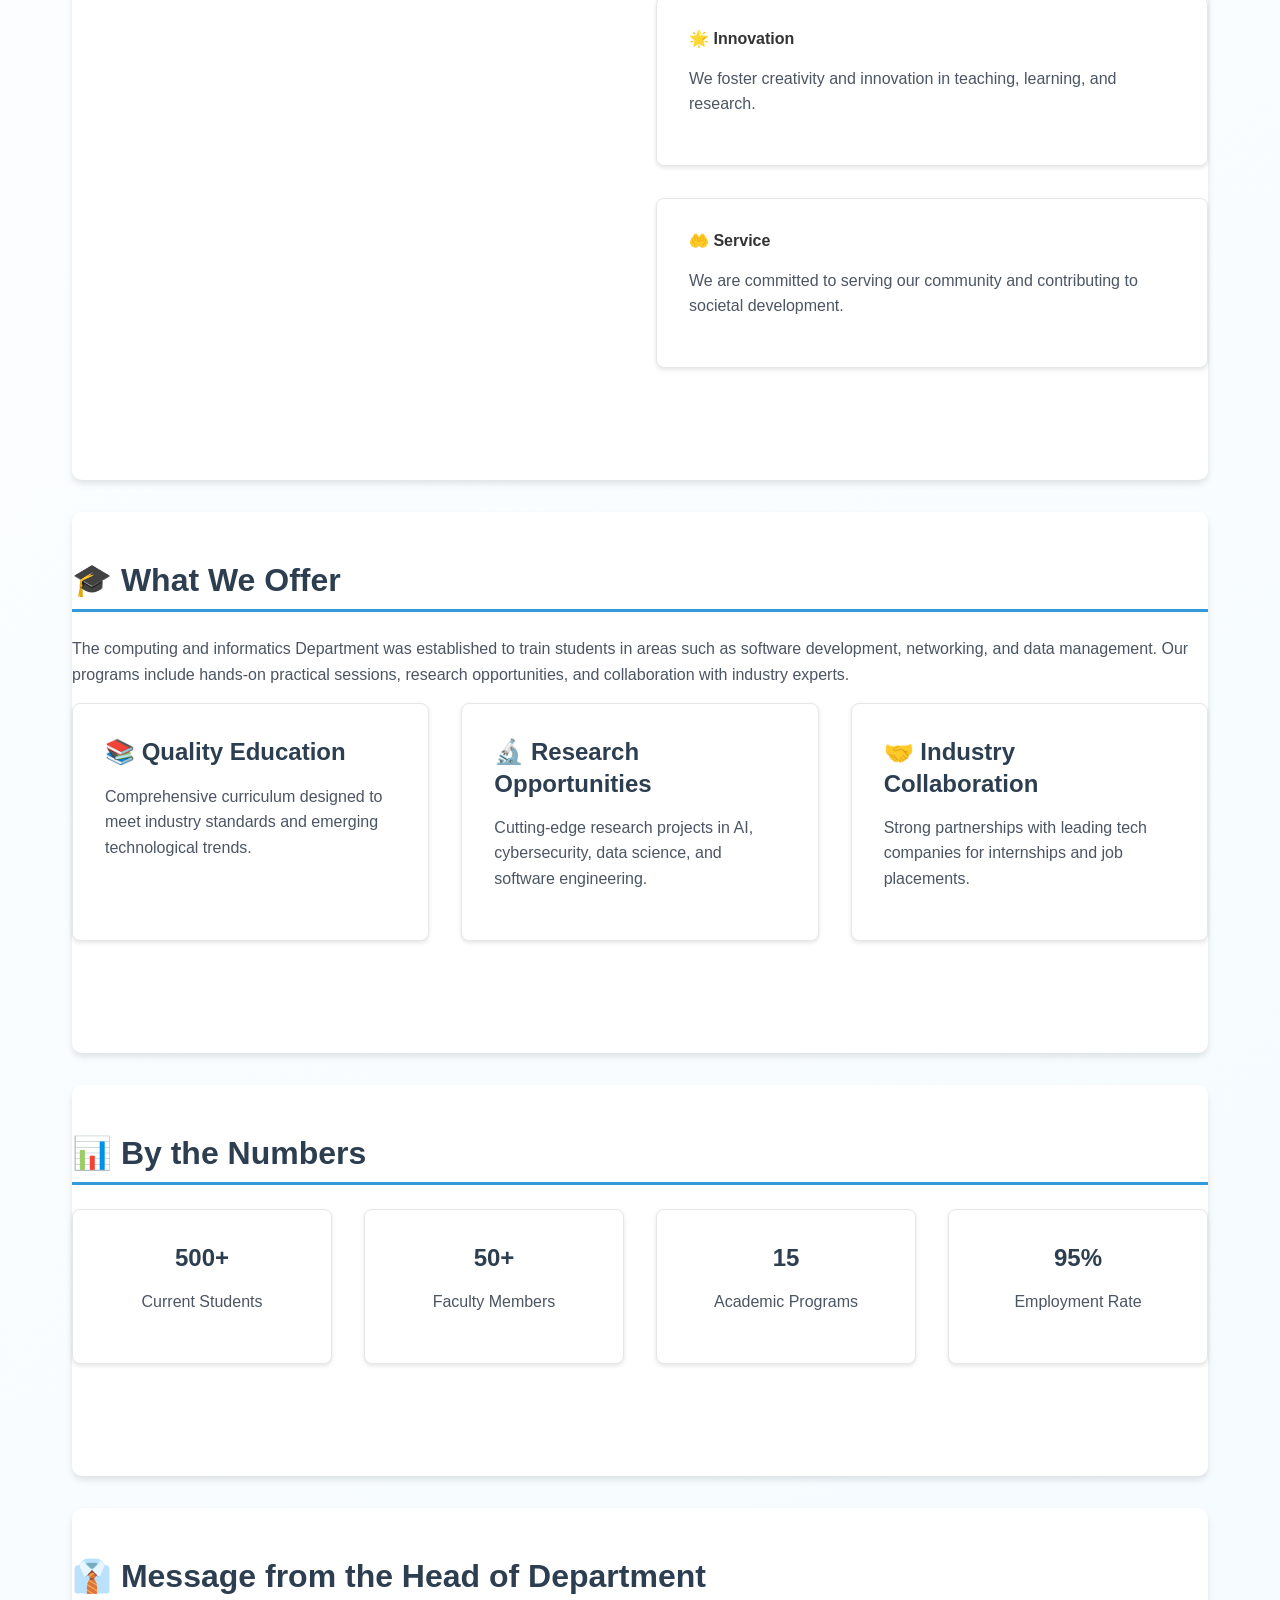
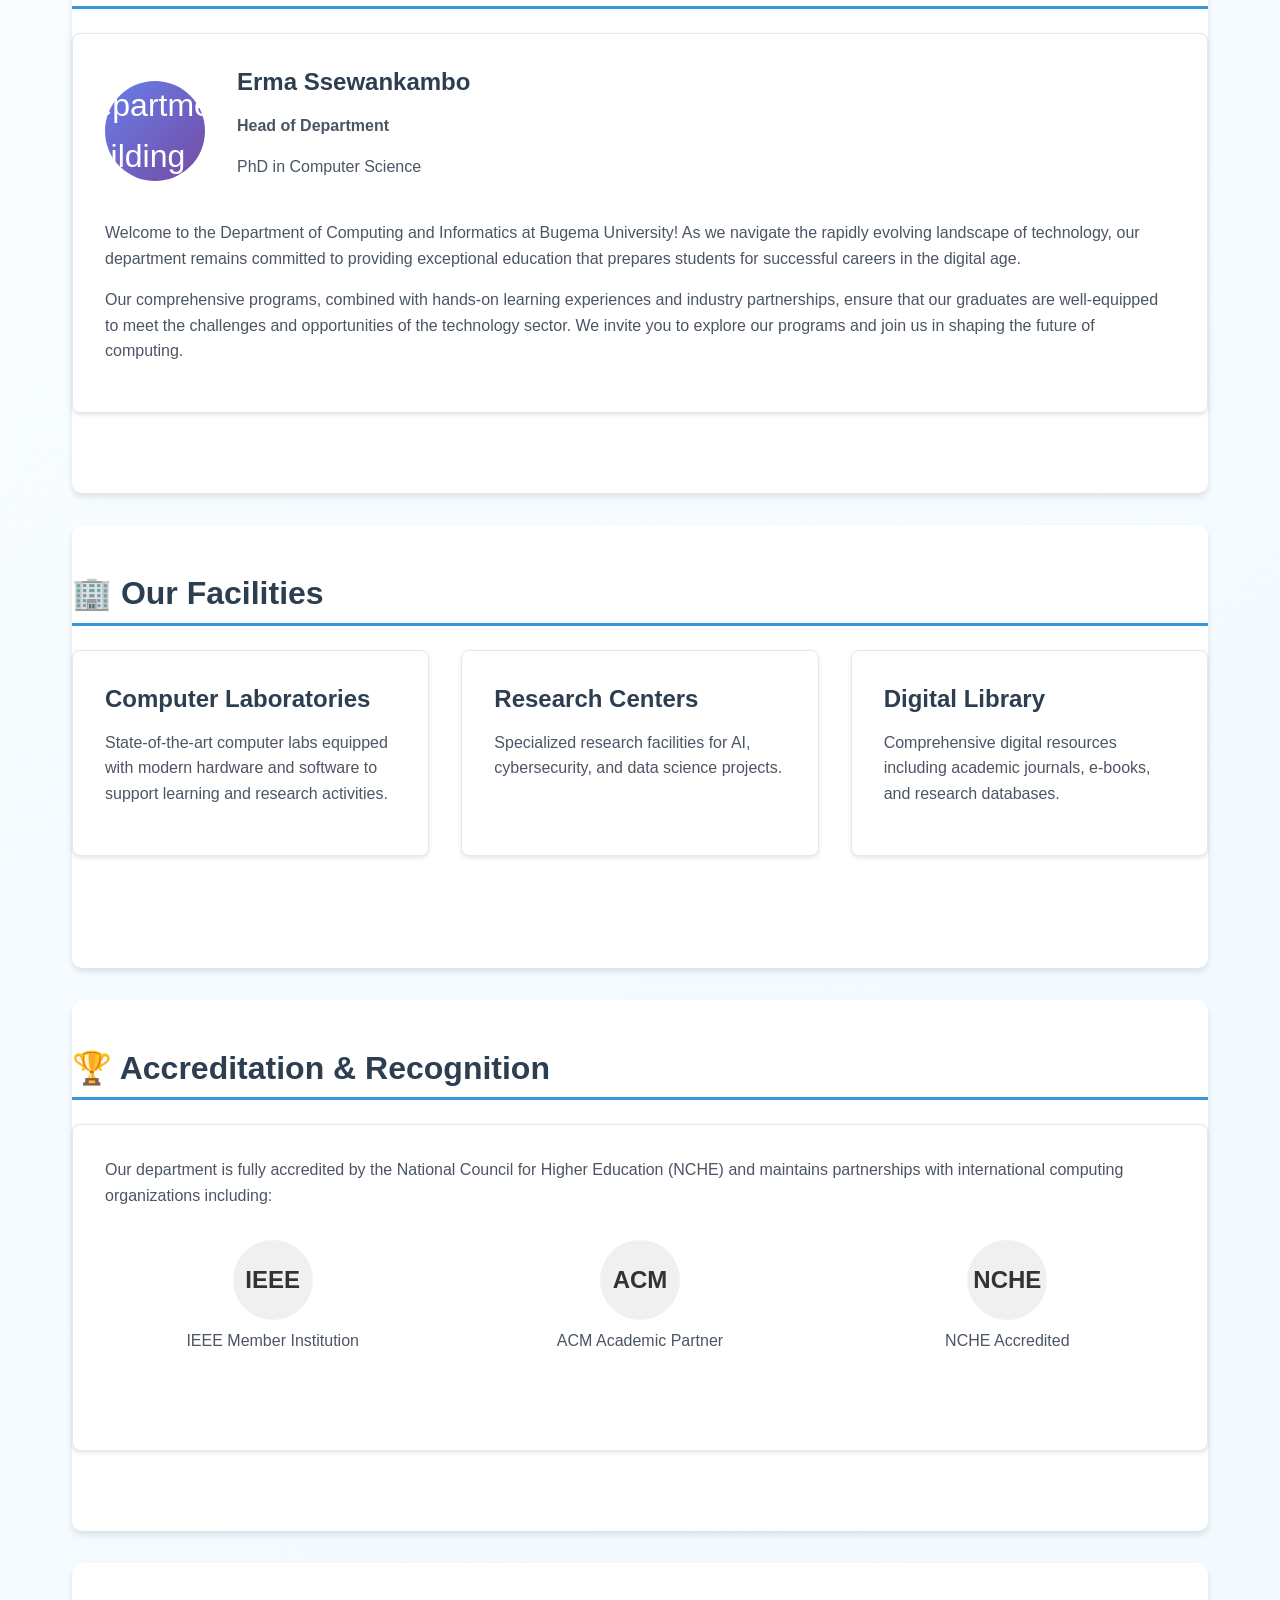
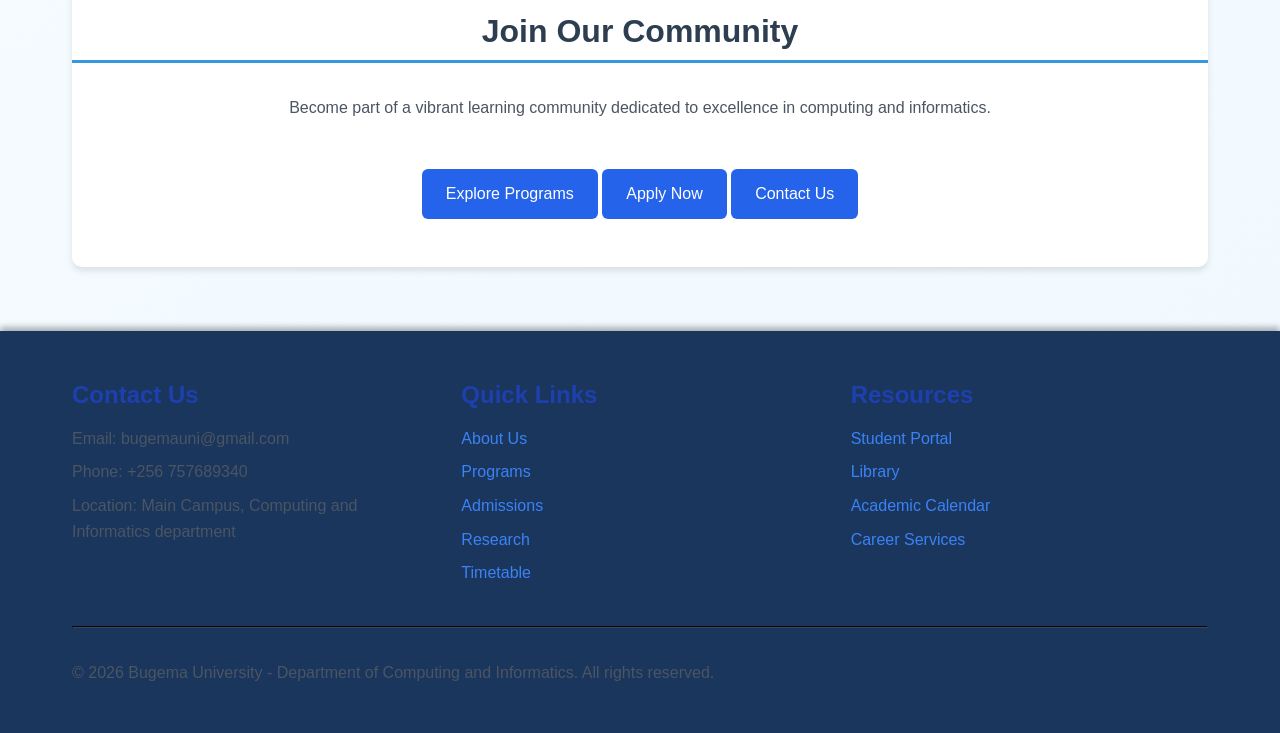
==== commit ffdd3067: "Add files via upload" ====
--- a/about.html
+++ b/about.html
@@ -15,49 +15,48 @@
 <header>
         <div class="header-content">
             <div class="logo-container">
-                <img src="it.jpg" alt="Bugema University Logo" class="logo" >
+                <img src="IMG/it.jpg" alt="Bugema University Logo" class="logo" >
                 <div class="header-text">
                     <h1>Bugema University</h1>
                     <p>Department of Computing and Informatics</p>
                 </div>
             </div>
+            <div class="header-nav">
+                <ul class="nav-list">
+                    <li><a href="index.html">Home</a></li>
+                    <li><a href="about.html">About Us</a></li>
+                    <li class="dropdown">
+                        <a href="departments.html">Academic</a>
+                        <div class="dropdown-content">
+                            <a href="departments.html">Schools & Departments</a>
+                            <a href="programs.html">Programs</a>
+                            <a href="admissions.html">Admissions</a>
+                            <a href="timetable.html">Timetable</a>
+                        </div>
+                    </li>
+                    <li class="dropdown">
+                        <a href="research.html">Research</a>
+                        <div class="dropdown-content">
+                            <a href="research.html">Research Overview</a>
+                            <a href="faculty-achievements.html">Faculty Achievements</a>
+                            <a href="publications.html">Publications</a>
+                        </div>
+                    </li>
+                    <li><a href="staff.html">Staff</a></li>
+                    <li><a href="news.html">News & Events</a></li>
+                    <li><a href="contact.html">Contact</a></li>
+                    <li class="dropdown">
+                        <a href="student-portal.html">Student Portal</a>
+                        <div class="dropdown-content">
+                            <a href="student-portal.html">Student Portal</a>
+                            <a href="course-registration.html">Course Registration</a>
+                            <a href="downloadable-forms.html">Forms</a>
+                        </div>
+                    </li>
+                </ul>
+            </div>
         </div>
-    </header><nav>
-        <div class="nav-container">
-            <ul class="nav-list">
-                <li><a href="index.html">Home</a></li>
-                <li><a href="about.html">About Us</a></li>
-                <li class="dropdown">
-                    <a href="departments.html">Academic</a>
-                    <div class="dropdown-content">
-                        <a href="departments.html">Schools & Departments</a>
-                        <a href="programs.html">Programs</a>
-                        <a href="admissions.html">Admissions</a>
-                        <a href="timetable.html">Timetable</a>
-                    </div>
-                </li>
-                <li class="dropdown">
-                    <a href="research.html">Research</a>
-                    <div class="dropdown-content">
-                        <a href="research.html">Research Overview</a>
-                        <a href="faculty-achievements.html">Faculty Achievements</a>
-                        <a href="publications.html">Publications</a>
-                    </div>
-                </li>
-                <li><a href="staff.html">Staff</a></li>
-                <li><a href="news.html">News & Events</a></li>
-                <li><a href="contact.html">Contact</a></li>
-                <li class="dropdown">
-                    <a href="student-portal.html">Student Portal</a>
-                    <div class="dropdown-content">
-                        <a href="student-portal.html">Student Portal</a>
-                        <a href="course-registration.html">Course Registration</a>
-                        <a href="downloadable-forms.html">Forms</a>
-                    </div>
-                </li>
-            </ul>
-        </div>
-    </nav>
+    </header>
 
     <main>
         <div class="container">
@@ -83,7 +82,7 @@
                             </p>
                         </div>
                         <div class="department-image">
-                            <img src="IMG/IMG-20260322-WA0003.jpg" alt="Department Building" class="featured-image">
+                            <img src="IMG/IMG-20260322-WA0004.jpg" alt="Department Building" class="featured-image">
                         </div>
                     </div>
                 </div>
@@ -508,4 +507,4 @@
         </a>
     </div>
 </body>
-</html>
+</html>
--- a/styles.css
+++ b/styles.css
@@ -87,7 +87,7 @@
 }
 
 .header-text h1 {
-    font-size: 1.8rem;
+    font-size: 2.8rem;
     margin: 0;
     background: linear-gradient(45deg, #ffffff, #e3f2fd);
     -webkit-background-clip: text;
@@ -98,7 +98,8 @@
 .header-text p {
     margin: 0;
     opacity: 0.9;
-    font-size: 1rem;
+    font-size: 1.5rem;
+    color: #e2e8f0;
 }
 
 /* Top Bar - Makerere Style */
@@ -134,34 +135,134 @@
     color: #f0f0f0;
 }
 
-/* Header Styles - Enhanced Dark Blue */
+/* Header Styles - Simple Clean Design */
 header {
-    background: linear-gradient(135deg, #1a365d 0%, #2563eb 100%);
+    background: #1a365d;
     color: white;
     padding: 1rem 0;
-    box-shadow: 0 4px 20px rgba(37, 99, 235, 0.3);
+    box-shadow: 0 2px 4px rgba(0, 0, 0, 0.2);
+    border-bottom: 1px solid #0f172a;
     position: sticky;
     top: 0;
     z-index: 100;
 }
 
+.header-content {
+    display: flex;
+    justify-content: space-between;
+    align-items: center;
+    max-width: 1200px;
+    margin: 0 auto;
+    padding: 0 2rem;
+}
+
+.logo-container {
+    display: flex;
+    align-items: center;
+    gap: 1rem;
+}
+
+.header-text h1 {
+    font-size: 1.5rem;
+    margin: 0;
+    color: white;
+}
+
+.header-text p {
+    font-size: 0.9rem;
+    margin: 0;
+    color: #e2e8f0;
+}
+
+.header-nav {
+    display: flex;
+    align-items: center;
+}
+
+/* Navigation Styles - Simple Text Links */
+.header-nav .nav-list {
+    display: flex;
+    list-style: none;
+    margin: 0;
+    padding: 0;
+    gap: 2rem;
+}
+
+.header-nav .nav-list li {
+    position: relative;
+    margin: 0;
+}
+
+.header-nav .nav-list a {
+    display: block;
+    color: white;
+    text-decoration: none;
+    padding: 0.5rem 0;
+    font-weight: 500;
+    font-size: 0.95rem;
+    transition: all 0.3s ease;
+    border: none;
+    background: transparent;
+}
+
+.header-nav .nav-list a:hover {
+    color: #60a5fa;
+    text-decoration: underline;
+}
+
+.header-nav .dropdown-content {
+    position: absolute;
+    top: 100%;
+    left: 0;
+    background: #1a365d;
+    min-width: 200px;
+    box-shadow: 0 4px 8px rgba(0, 0, 0, 0.3);
+    border: 1px solid #0f172a;
+    z-index: 1000;
+    border-radius: 4px;
+    opacity: 0;
+    visibility: hidden;
+    transform: translateY(-10px);
+    transition: all 0.3s ease;
+}
+
+.header-nav .dropdown:hover .dropdown-content {
+    opacity: 1;
+    visibility: visible;
+    transform: translateY(0);
+}
+
+.header-nav .dropdown-content a {
+    display: block;
+    padding: 0.75rem 1rem;
+    color: white;
+    text-decoration: none;
+    transition: all 0.3s ease;
+    border-bottom: 1px solid #0f172a;
+    font-size: 0.9rem;
+}
+
+.header-nav .dropdown-content a:hover {
+    background: #2563eb;
+    color: white;
+    text-decoration: none;
+}
+
+.header-nav .dropdown-content a:last-child {
+    border-bottom: none;
+}
+
 /* Hero Section - Makerere Style */
 .hero-section-makerere {
-    background: linear-gradient(rgba(0, 0, 0, 0.5), rgba(0, 0, 0, 0.5)), url('IMG/lind.png') center/cover;
-    color: white;
-    padding: 8rem 0 6rem;
+    background: linear-gradient(rgba(0, 0, 0, 0.2), rgba(0, 0, 0, 0.2)), url('IMG/IMG-20260322-WA0003.jpg') center/cover;
+    padding: 0;
     text-align: center;
     position: relative;
-}
-
-.hero-overlay {
-    position: absolute;
-    top: 0;
-    left: 0;
-    right: 0;
-    bottom: 0;
-    background: rgba(0, 0, 0, 0.4);
-    z-index: 1;
+    width: 100%;
+    height: 100vh;
+    display: flex;
+    align-items: center;
+    justify-content: center;
 }
 
 .hero-content {
@@ -431,9 +532,10 @@
 
 /* Compact Footer - Makerere Style */
 .compact-footer {
-    background: linear-gradient(135deg, #1e40af 0%, #031d72 100%);
+    background: #1a365d;
     color: white;
     padding: 2rem 0 1rem;
+    box-shadow: 0 -4px 6px rgba(0, 0, 0, 0.3);
 }
 
 .compact-footer .footer-content {
@@ -537,7 +639,7 @@
     left: 0;
     right: 0;
     height: 4px;
-    background: linear-gradient(135deg, #1e40af 0%, #3b82f6 100%);
+    background: linear-gradient(135deg, hsla(226, 71%, 40%, 0.552) 0%, #3b82f6 100%);
 }
 
 .portal-card:hover {
@@ -962,13 +1064,38 @@
     box-shadow: 0 4px 12px rgba(30, 64, 175, 0.3);
 }
 
+.publications-list {
+    list-style: none;
+    padding: 0;
+    margin-top: 1rem;
+}
+
+.publications-list li {
+    padding: 0.75rem 0;
+    border-bottom: 1px solid #f1f5f9;
+    font-size: 0.9rem;
+    line-height: 1.6;
+}
+
+.publications-list .year {
+    font-weight: 600;
+    color: #1e40af;
+    margin-right: 0.5rem;
+}
+
+.publications-list em {
+    color: #64748b;
+    font-style: italic;
+}
+
 /* Navigation Styles - Enhanced */
 nav {
     background: linear-gradient(135deg, #4a5568 0%, #667eea 100%);
     padding: 0;
     box-shadow: 0 4px 15px rgba(74, 85, 162, 0.2);
-    border-radius: 0;
-    margin: 0;
+    position: sticky;
+    top: 0;
+    z-index: 100;
 }
 
 .nav-container {
@@ -999,8 +1126,9 @@
     display: block;
     color: white;
     text-decoration: none;
-    padding: 1rem 1.5rem;
+    padding: 0.5rem 1rem;
     font-weight: 500;
+    font-size: 0.9rem;
     transition: all 0.3s ease;
     border-radius: 0;
     border: none;
@@ -1188,11 +1316,10 @@
 
 /* Footer Styles */
 footer {
-    background: linear-gradient(135deg, #1e40af 0%, #031d72 100%);
+    background: #1a365d;
     color: white;
     padding: 3rem 0 2rem;
-    margin-top: 4rem;
-    box-shadow: 0 -4px 6px rgba(2, 119, 189, 0.3);
+    box-shadow: 0 -4px 6px rgba(0, 0, 0, 0.3);
 }
 
 .footer-content {
@@ -1225,11 +1352,10 @@
 
 /* Compact Footer - Enhanced */
 .compact-footer {
-    background: linear-gradient(135deg, #1a365d 0%, #2563eb 100%);
+    background: #1a365d;
     color: white;
     padding: 3rem 0;
-    margin-top: 4rem;
-    box-shadow: 0 -4px 6px rgba(2, 119, 189, 0.3);
+    box-shadow: 0 -4px 6px rgba(0, 0, 0, 0.3);
 }
 
 .footer-section a:hover {
@@ -1277,93 +1403,226 @@
     }
     
     .logo {
-        width: 100px;
-        height: 100px;
+        width: 60px;
+        height: 60px;
     }
     
-    .logo-section h1 {
-        font-size: 1.4rem;
-    }
-    
-    .staff-avatar {
-        width: 140px;
-        height: 140px;
-    }
-    
-    .faculty-avatar {
-        width: 120px;
-        height: 120px;
-    }
-    
-    .faculty-header {
-        flex-direction: column;
-        align-items: center;
-        text-align: center;
-        gap: 1rem;
-    }
-    
-    .nav-list {
+    .header-nav .nav-list {
         flex-direction: column;
         gap: 0.5rem;
+        text-align: center;
     }
     
-    .nav-list li {
+    .header-nav .nav-list li {
+        width: 100%;
+    }
+    
+    .header-nav .nav-list a {
+        padding: 0.75rem 0;
         text-align: center;
+        display: block;
     }
     
-    .dropdown-content {
+    .header-nav .dropdown-content {
         position: static;
-        display: none;
-        width: 100%;
-        background: rgba(255, 255, 255, 0.95);
+        opacity: 1;
+        visibility: visible;
+        transform: none;
+        box-shadow: none;
+        border: none;
+        background: #0f172a;
+        margin-top: 0.5rem;
     }
     
-    .dropdown:hover .dropdown-content {
-        display: block;
+    .hero-section-makerere {
+        height: 60vh;
+        padding: 0;
     }
     
-    .search-box {
-        width: 100%;
-        max-width: 300px;
+    .container {
+        padding: 0 1rem;
+    }
+    
+    .grid {
+        grid-template-columns: 1fr;
+        gap: 1rem;
     }
     
     .grid-2 {
         grid-template-columns: 1fr;
-    }
-    
-    .grid-3 {
-        grid-template-columns: 1fr;
-    }
-    
-    .grid-4 {
-        grid-template-columns: 1fr;
-    }
-    
-    .section {
-        padding: 3rem 0;
     }
     
     .card {
         padding: 1.5rem;
         margin-bottom: 1rem;
     }
+    
+    .section {
+        padding: 2rem 0;
+    }
 }
 
 @media (max-width: 480px) {
-    .container {
-        padding: 0 10px;
+    .header-text h1 {
+        font-size: 1.2rem;
     }
     
-    .logo-section h1 {
-        font-size: 1.4rem;
+    .header-text p {
+        font-size: 0.8rem;
     }
     
-    .section h2 {
-        font-size: 1.5rem;
+    .logo {
+        width: 50px;
+        height: 50px;
+    }
+    
+    .hero-section-makerere {
+        height: 50vh;
     }
     
     .card {
         padding: 1rem;
+    }
+    
+    .section {
+        padding: 1.5rem 0;
+    }
+}
+
+/* Classic Professional Enhancements */
+body {
+    font-family: 'Segoe UI', Tahoma, Geneva, Verdana, sans-serif;
+    line-height: 1.6;
+    color: #333;
+}
+
+.container {
+    max-width: 1200px;
+    margin: 0 auto;
+    padding: 0 2rem;
+}
+
+.section {
+    padding: 3rem 0;
+}
+
+.card {
+    background: #ffffff;
+    border: 1px solid #e5e7eb;
+    border-radius: 8px;
+    padding: 2rem;
+    margin-bottom: 2rem;
+    box-shadow: 0 2px 4px rgba(0, 0, 0, 0.1);
+    transition: transform 0.3s ease, box-shadow 0.3s ease;
+}
+
+.card:hover {
+    transform: translateY(-2px);
+    box-shadow: 0 4px 12px rgba(0, 0, 0, 0.15);
+}
+
+h1, h2, h3, h4, h5, h6 {
+    font-weight: 600;
+    line-height: 1.3;
+    margin-bottom: 1rem;
+}
+
+h1 {
+    font-size: 2.5rem;
+    color: #1a365d;
+}
+
+h2 {
+    font-size: 2rem;
+    color: #1a365d;
+}
+
+h3 {
+    font-size: 1.5rem;
+    color: #2563eb;
+}
+
+p {
+    margin-bottom: 1rem;
+    color: #4b5563;
+}
+
+a {
+    color: #2563eb;
+    text-decoration: none;
+    transition: color 0.3s ease;
+}
+
+a:hover {
+    color: #1a365d;
+    text-decoration: underline;
+}
+
+ul, ol {
+    margin-bottom: 1rem;
+    padding-left: 1.5rem;
+}
+
+li {
+    margin-bottom: 0.5rem;
+    color: #4b5563;
+}
+
+.btn {
+    display: inline-block;
+    padding: 0.75rem 1.5rem;
+    background: #2563eb;
+    color: white;
+    text-decoration: none;
+    border-radius: 6px;
+    font-weight: 500;
+    transition: all 0.3s ease;
+    border: none;
+    cursor: pointer;
+}
+
+.btn:hover {
+    background: #1a365d;
+    transform: translateY(-1px);
+    box-shadow: 0 4px 8px rgba(26, 54, 93, 0.3);
+}
+
+.grid {
+    display: grid;
+    gap: 2rem;
+    margin-bottom: 2rem;
+}
+
+.grid-2 {
+    grid-template-columns: repeat(2, 1fr);
+}
+
+.grid-3 {
+    grid-template-columns: repeat(3, 1fr);
+}
+
+.text-center {
+    text-align: center;
+}
+
+.mt-2 {
+    margin-top: 1rem;
+}
+
+.mb-2 {
+    margin-bottom: 1rem;
+}
+
+.fade-in {
+    opacity: 0;
+    transform: translateY(20px);
+    animation: fadeIn 0.6s ease forwards;
+}
+
+@keyframes fadeIn {
+    to {
+        opacity: 1;
+        transform: translateY(0);
     }
 }
 
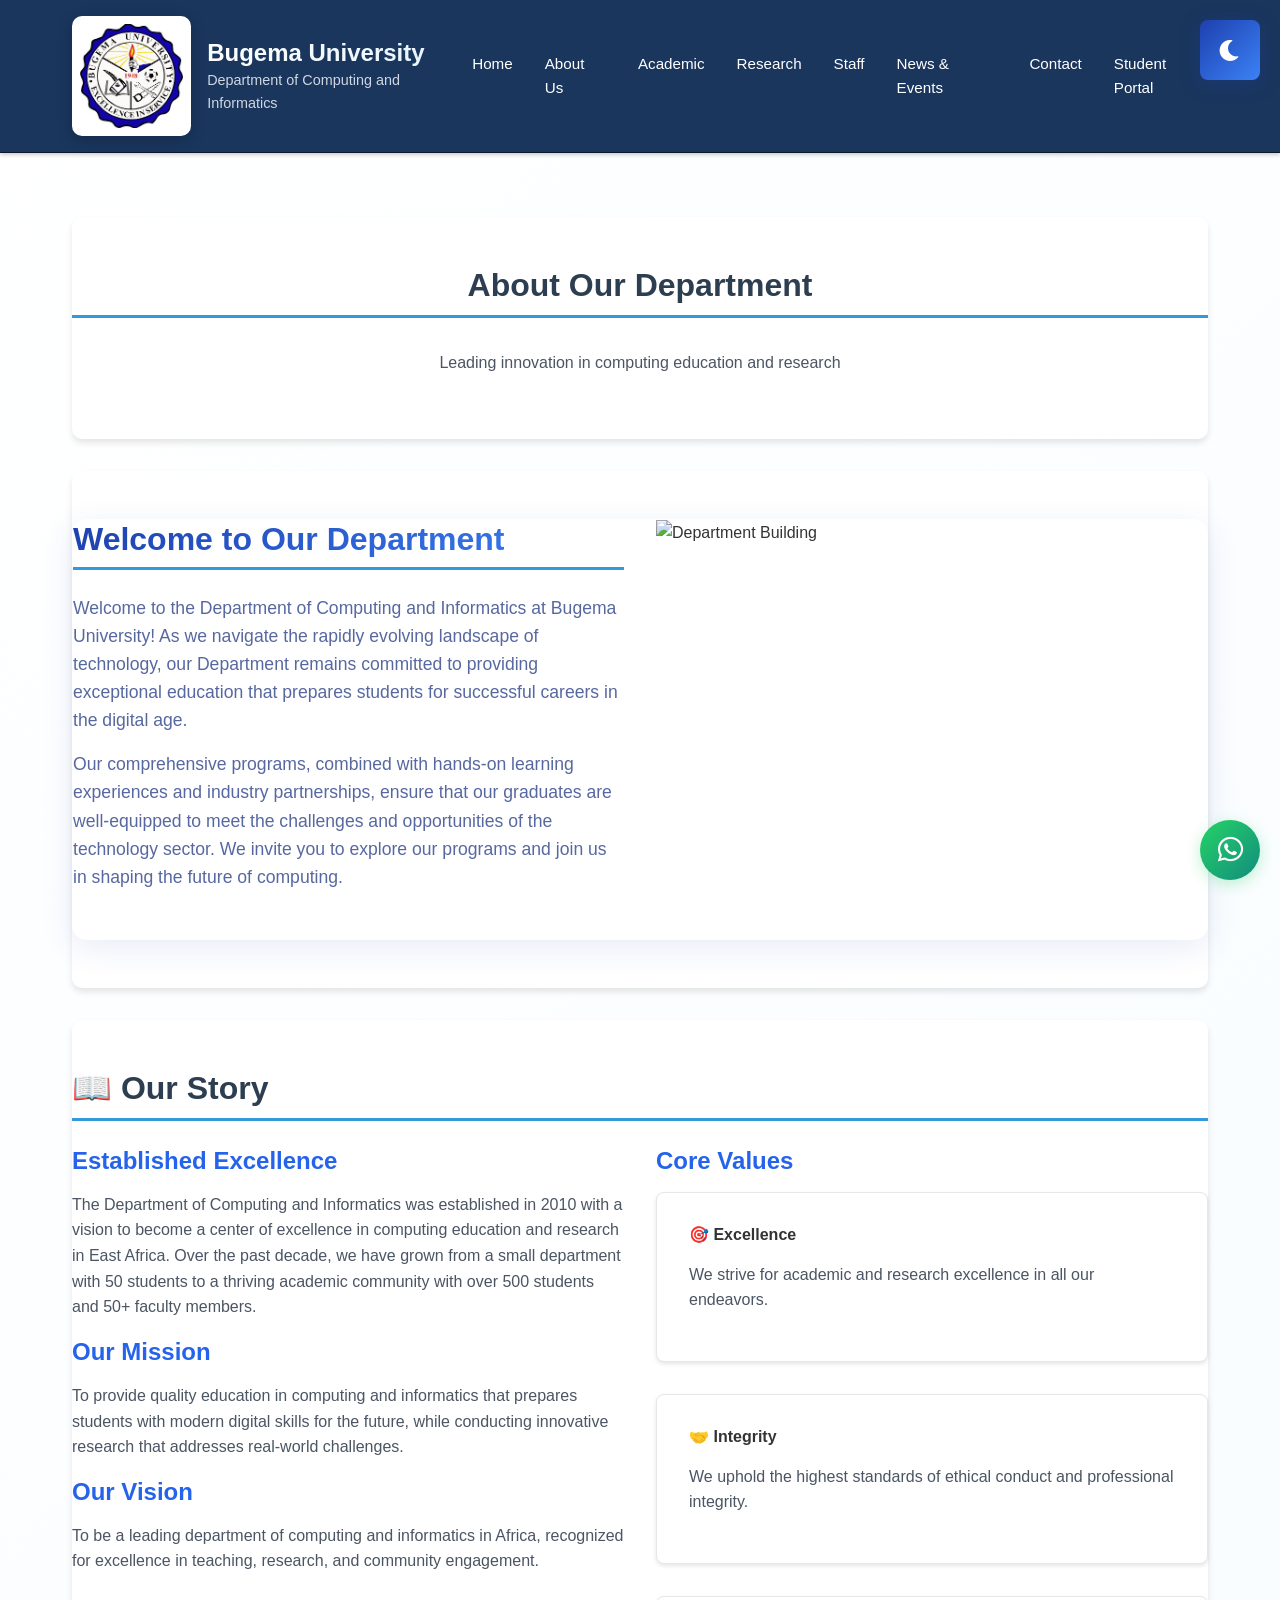
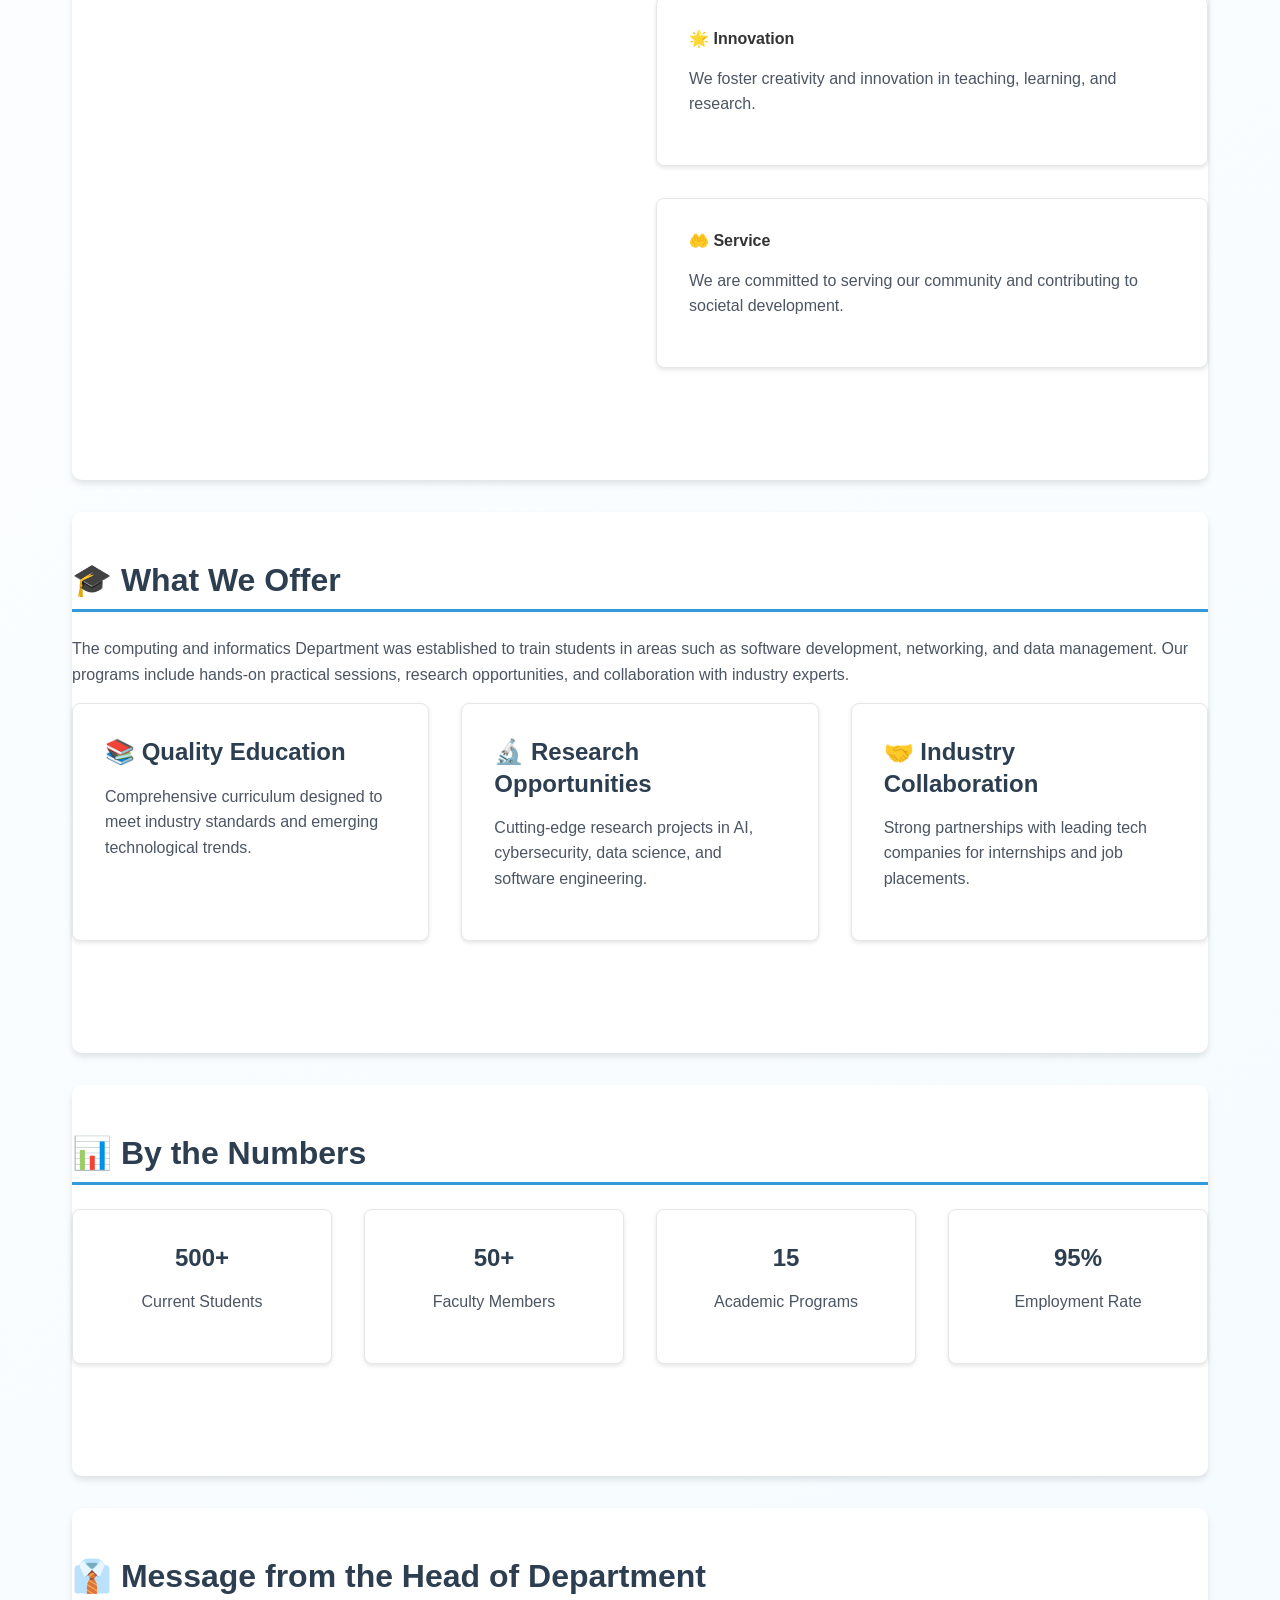
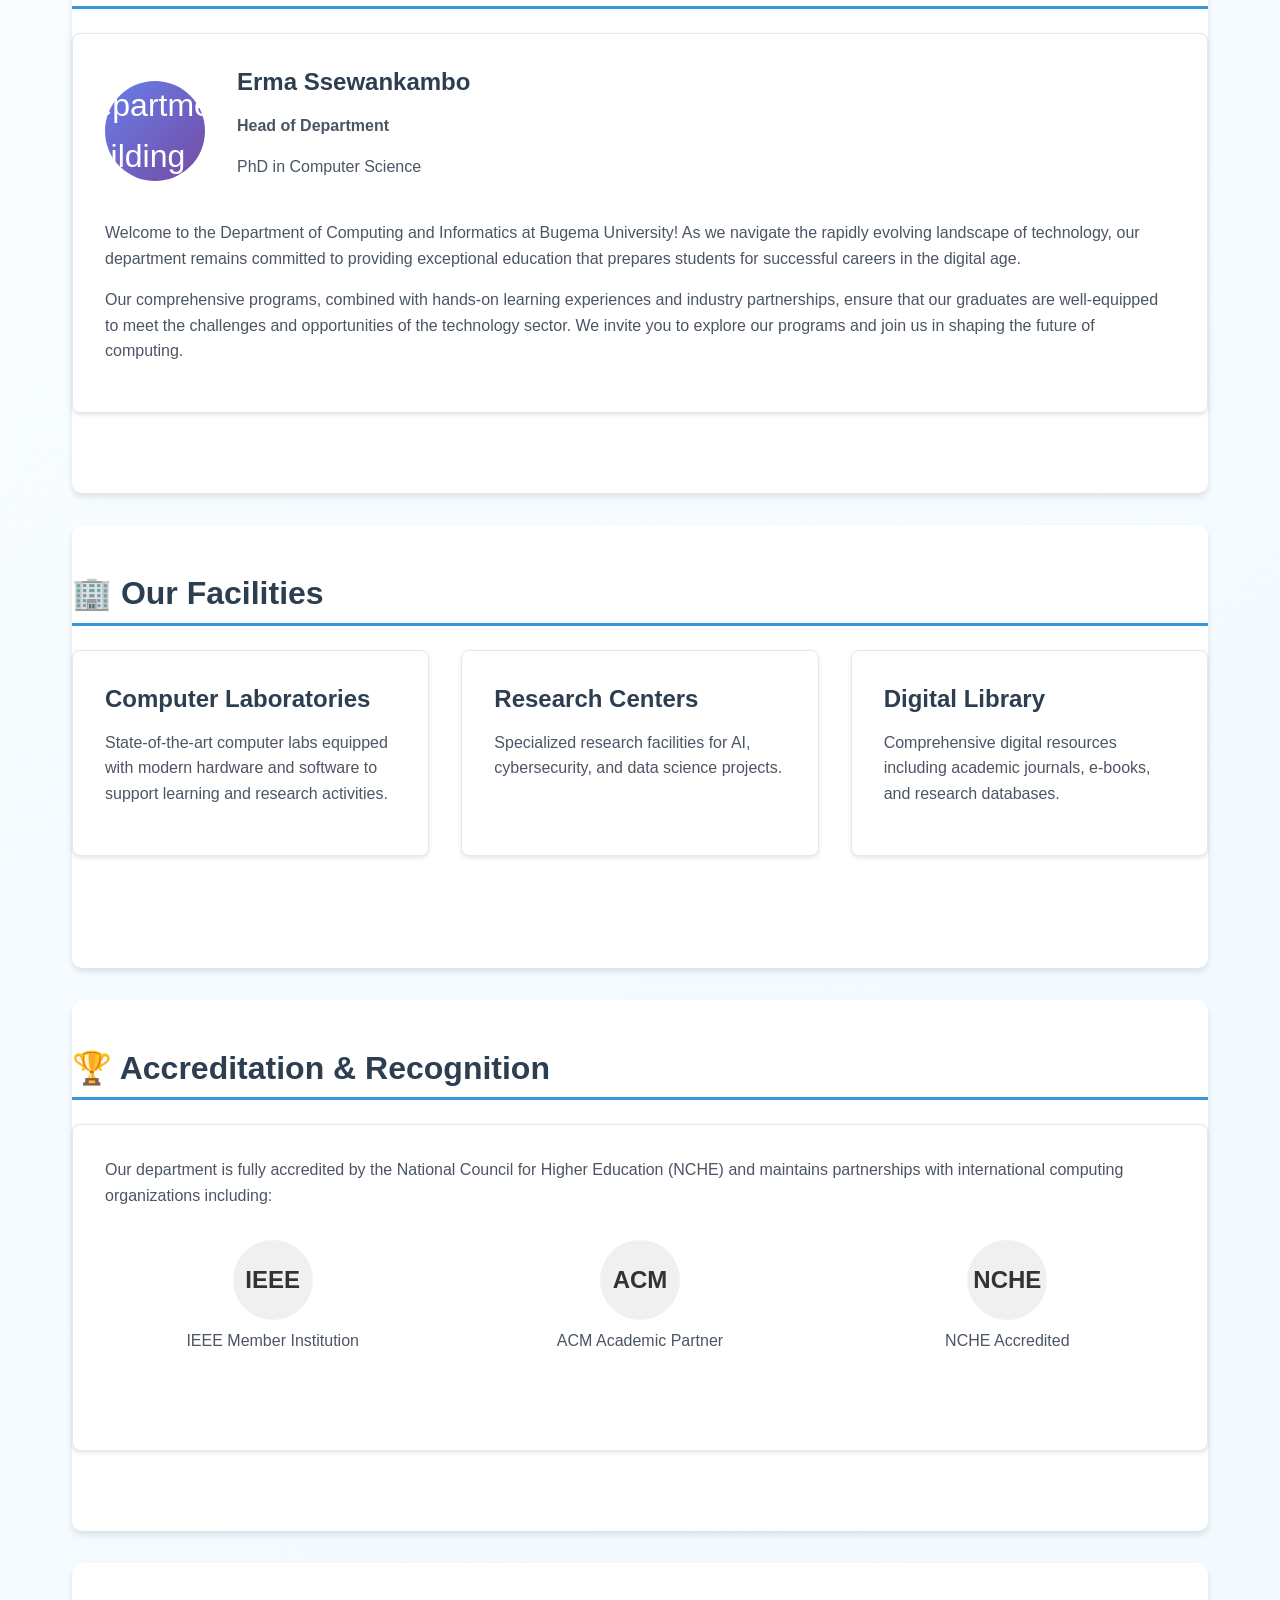
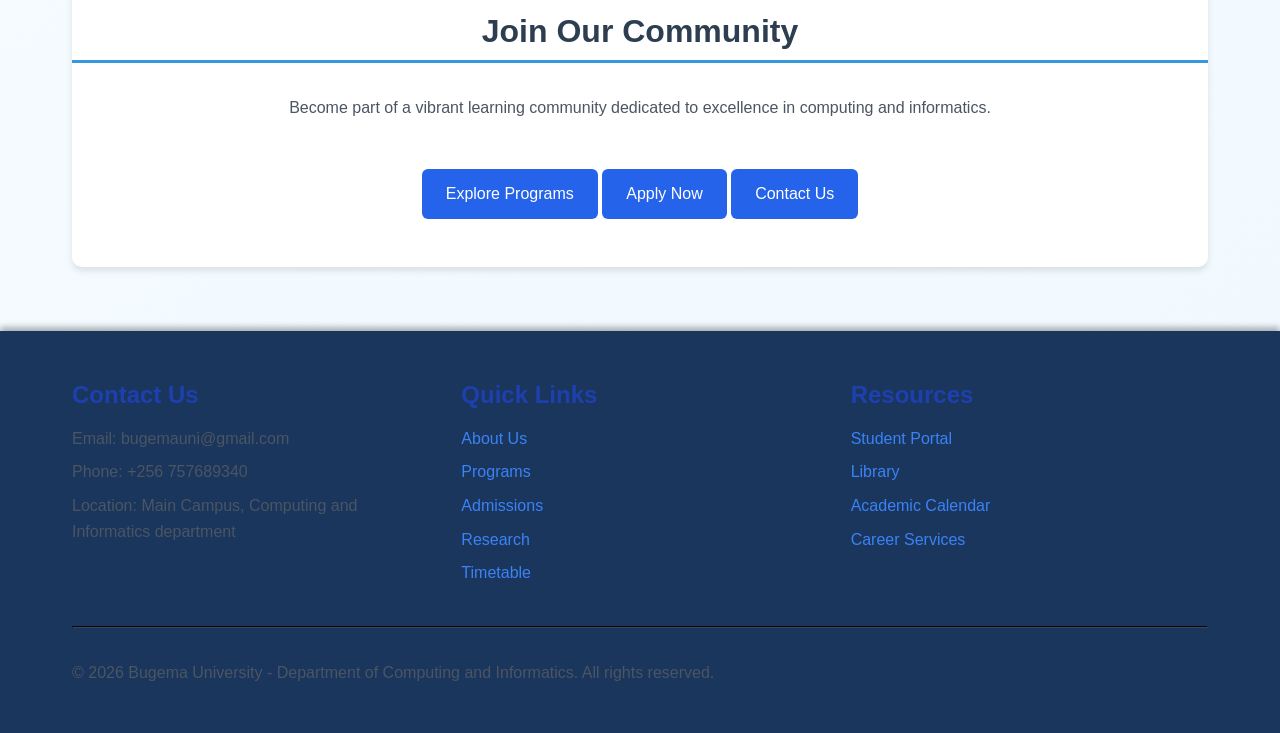
==== commit bbb474c0: "Update image source path for university logo" ====
--- a/about.html
+++ b/about.html
@@ -15,7 +15,7 @@
 <header>
         <div class="header-content">
             <div class="logo-container">
-                <img src="IMG/it.jpg" alt="Bugema University Logo" class="logo" >
+                <img src="it.jpg" alt="Bugema University Logo" class="logo" >
                 <div class="header-text">
                     <h1>Bugema University</h1>
                     <p>Department of Computing and Informatics</p>
@@ -507,4 +507,4 @@
         </a>
     </div>
 </body>
-</html>+</html>
